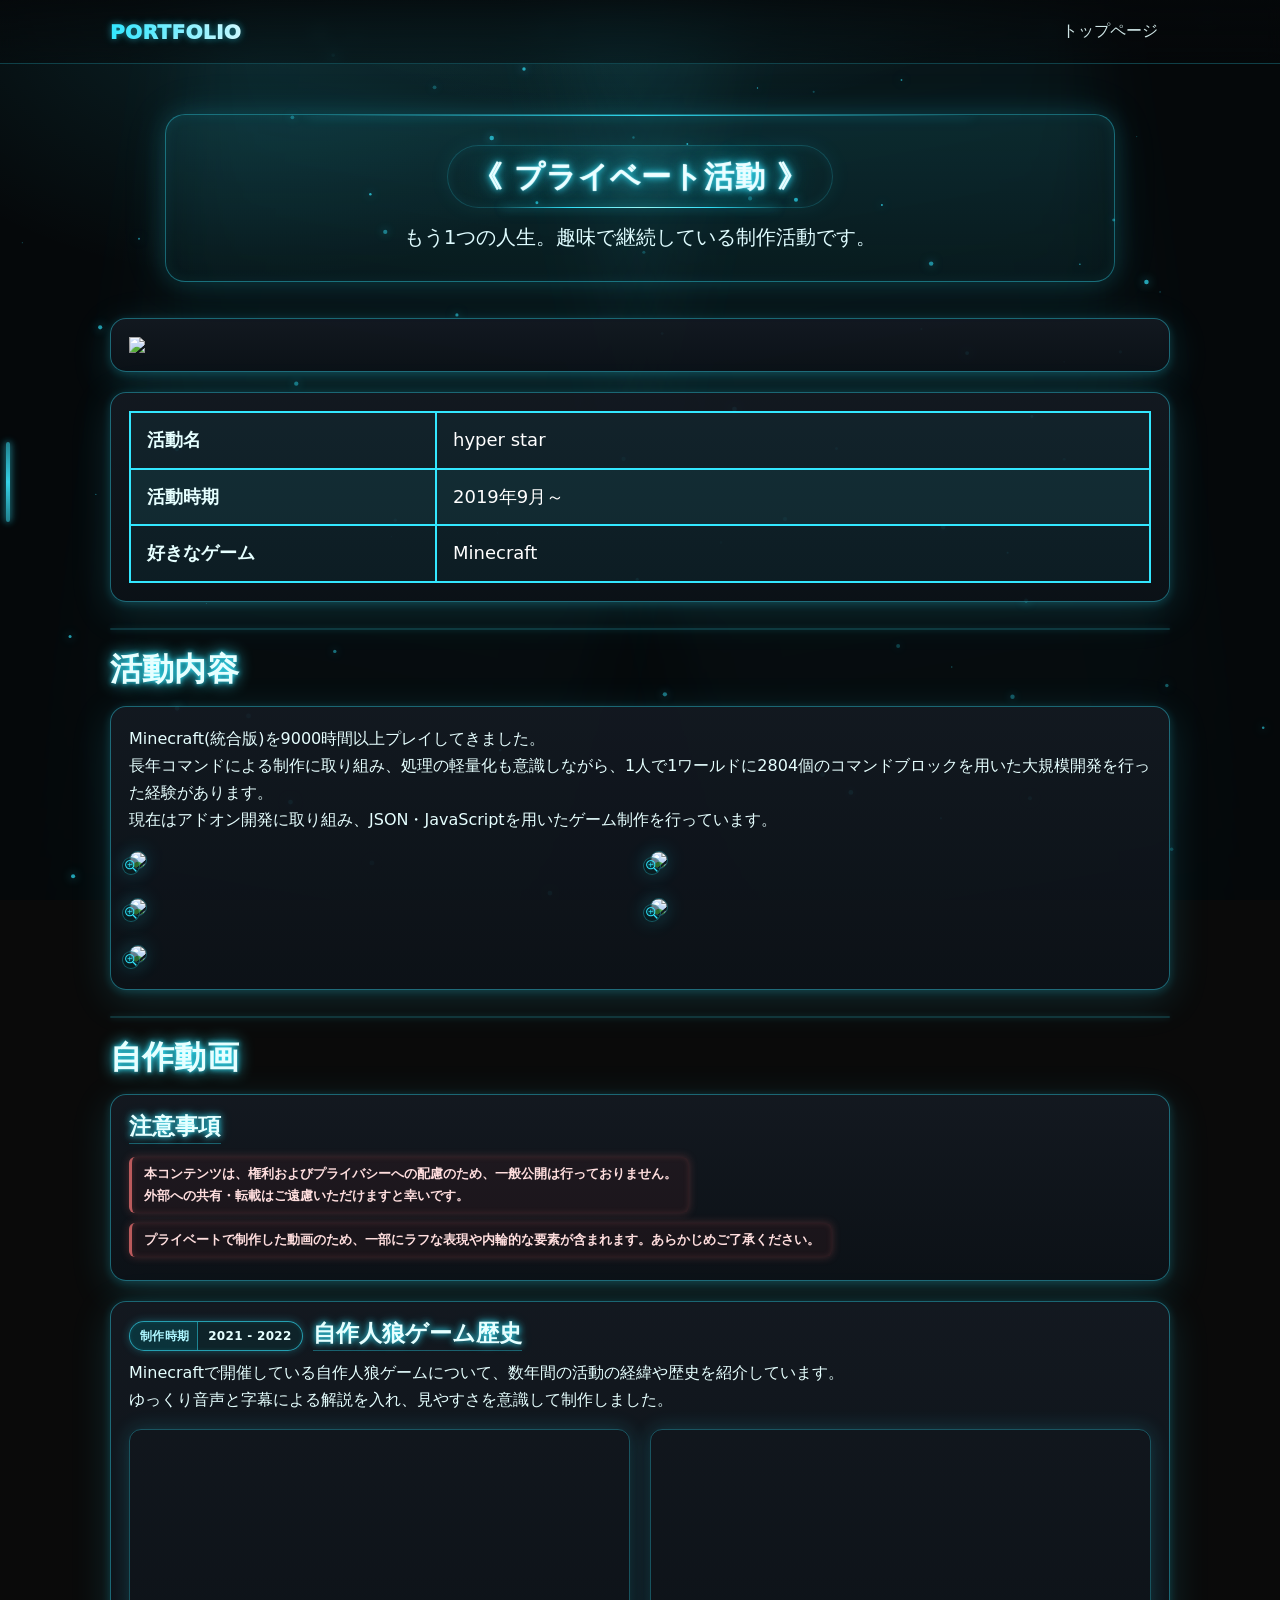
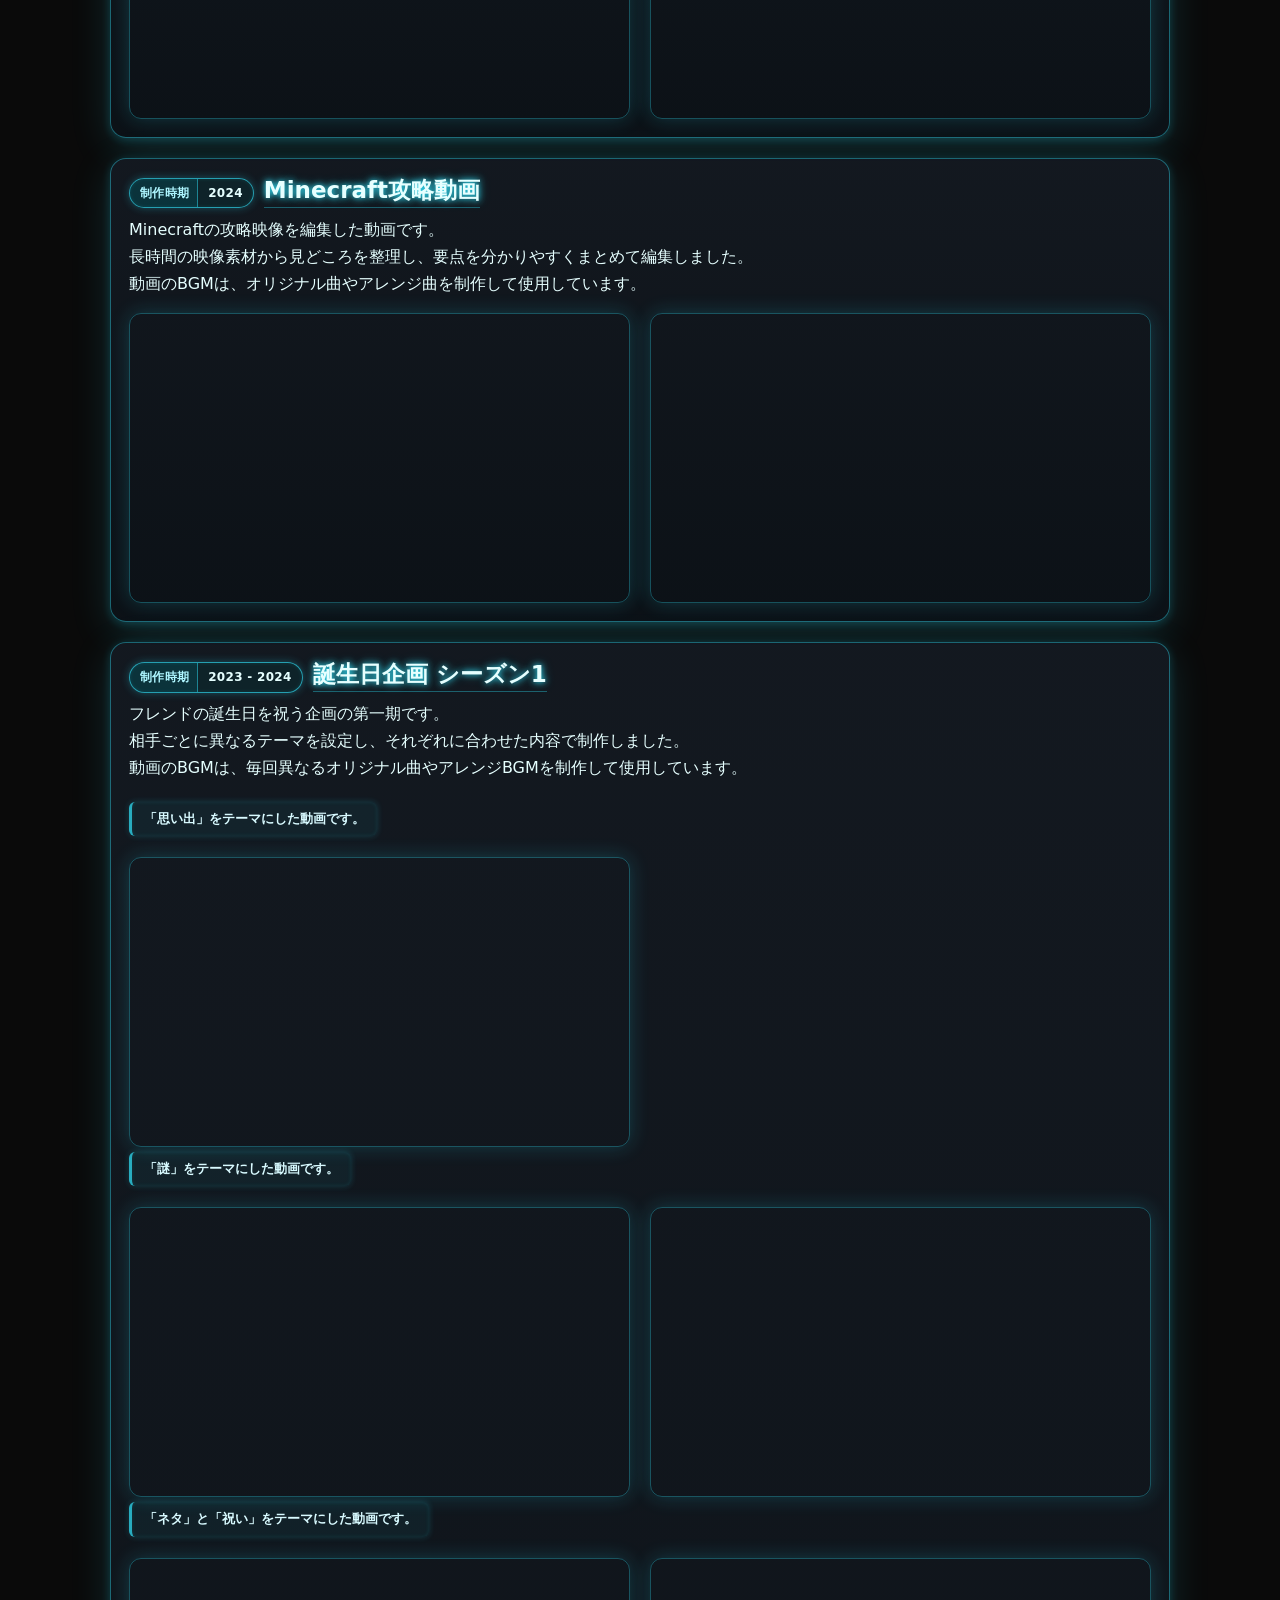
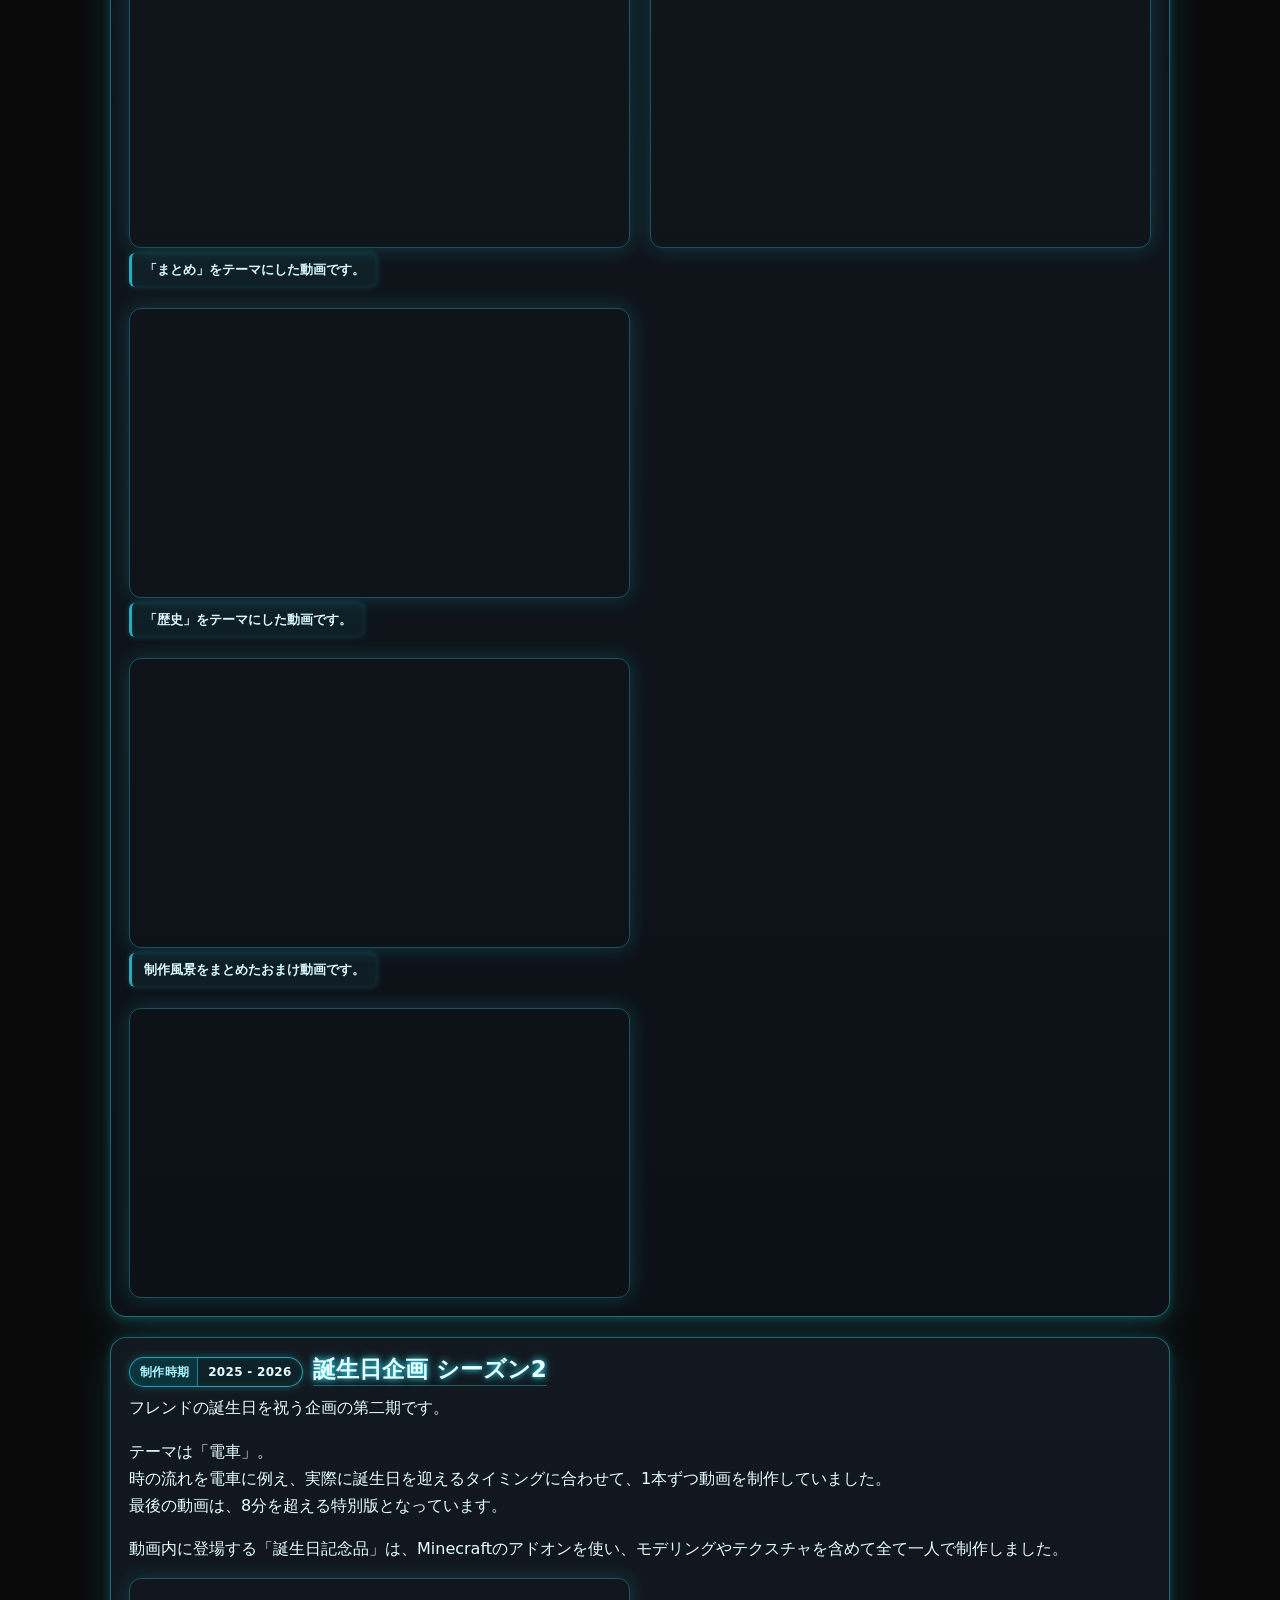
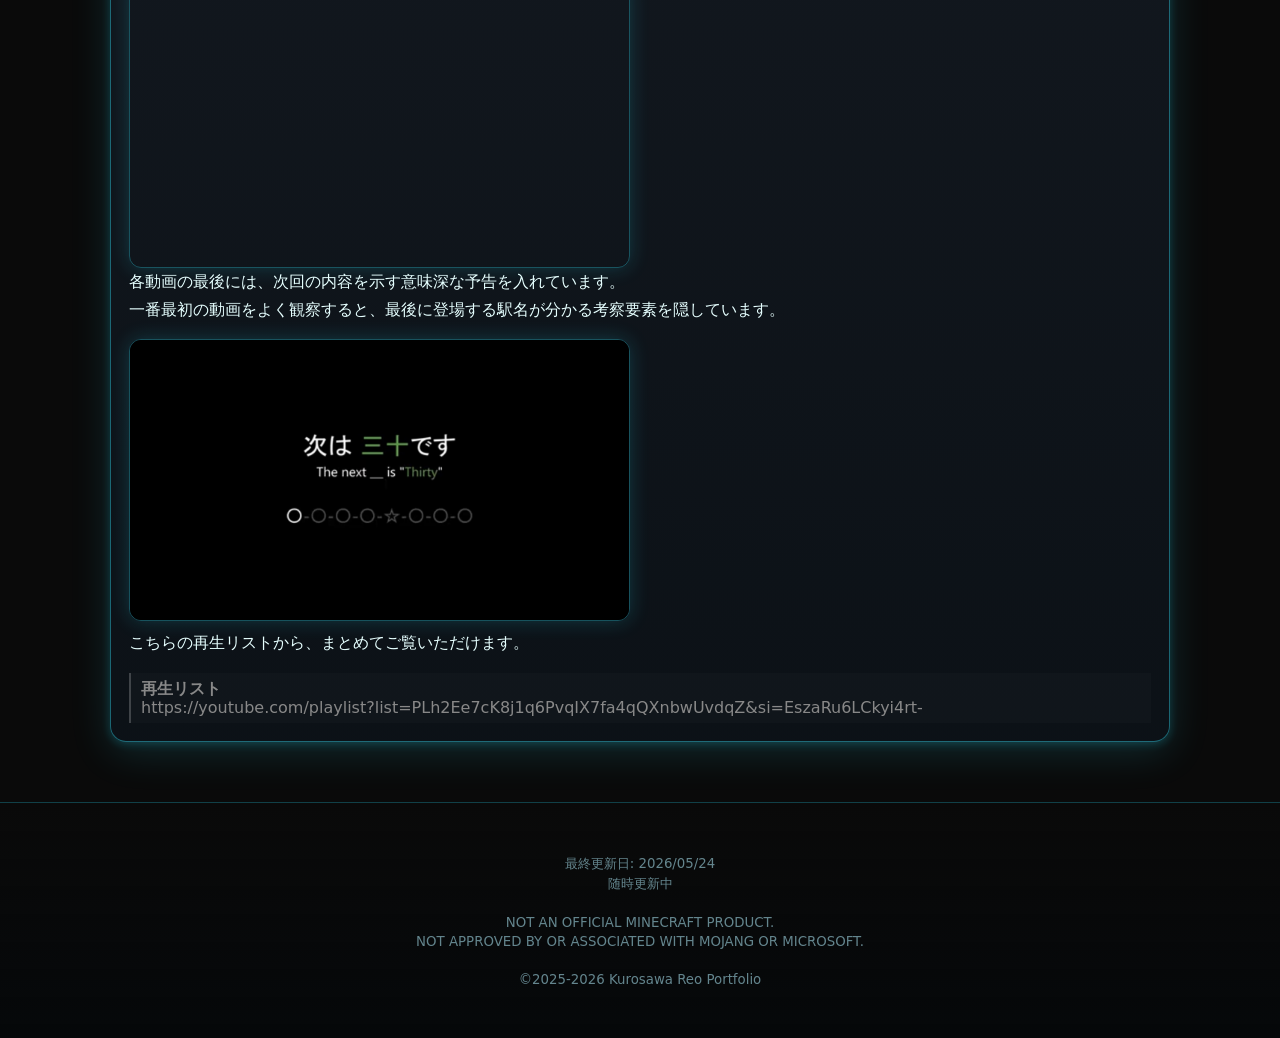
==== pages/activity/net.html @ 737b4048 "動画の更新や、細かい修正" ====
<!DOCTYPE html>
<html lang="ja">
<head>
  <meta charset="UTF-8">
  <meta name="viewport" content="width=device-width, initial-scale=1.0">
  <title>Portfolio | プライベート活動</title>
  <!-- cssファイル -->
  <link rel="stylesheet" href="../../plugins/slick/slick.css">
  <link rel="stylesheet" href="../../plugins/slick/slick-theme.css">
  <link rel="stylesheet" href="../../plugins/lightbox2/css/lightbox.min.css">
  <link rel="stylesheet" href="../../plugins/KrLib_html/kr_common.css">
  <link rel="stylesheet" href="../../css/common.css">
  <link rel="stylesheet" href="../../css/details_page.css">
  <!-- jsファイル -->
  <script src="../../plugins/jquery/jquery-3.7.0.min.js"></script>
  <script src="../../plugins/slick/slick.min.js"></script>
  <script src="../../plugins/lightbox2/js/lightbox.min.js"></script>
</head>
<body>

  <!-- イントロアニメーション -->
  <div id="intro">
    <h1 class="intro-text">
      プライベート活動
    </h1>
  </div>

  <!-- 背景 -->
  <div class="bg-wrap">
    <div class="light-beams"></div>
    <canvas id="fx"></canvas>
  </div>

  <!-- ヘッダー -->
  <header>
    <nav class="nav">
      <div class="brand">PORTFOLIO</div>
      <div class="spacer"></div> <!-- スペース -->
      <a href="../../">トップページ</a>
    </nav>
  </header>

  <!-- スライド式サイド目次 -->
  <aside class="side-toc">
    <div class="side-toc-inner">

      <h2 class="title">目次</h2>

      <div class="contents">
        <p>
          <span class="side-toc-dot">・</span><a href="#contents-overview">概要</a>
        </p>
        <p>
          <span class="side-toc-dot">・</span><a href="#contents-details">活動内容</a>
        </p>
        <p>
          <span class="side-toc-dot">・</span><a href="#contents-movie">自作動画</a>
        </p>
      </div>
    </div>
  </aside>
  <!-- サイド目次 | スマホ用タップ判定 -->
  <div class="side-toc-touch-area" aria-hidden="true"></div>

  <!-- サイト本体 -->
  <main class="wrap">

    <section id="contents-overview">
      <!-- トップ説明 -->
      <div class="desc">
        <div class="title">
          《 プライベート活動 》
        </div>
        <div class="text">
          もう1つの人生。趣味で継続している制作活動です。
        </div>
      </div>
      <!-- 画像 -->
      <div class="panel">
        <span id="img-slider">
          <img src="../../img/activity/net/card_image.webp" class="kr-layout_center-img">        
        </span>
      </div>
      <!-- 表 -->
      <div class="panel">
        <table class="info-table">
          <tr>
            <td>活動名</td>
            <td>hyper star</td>
          </tr>
          <tr>
            <td>活動時期</td>
            <td>
              2019年9月～
            </td>
          </tr>
          <tr>
            <td>好きなゲーム</td>
            <td>
              Minecraft
            </td>
          </tr>
        </table>
      </div>
    </section>

    <div class="neon-line"></div> <!-- グラデーション線 -->

    <section id="contents-details">
      <div class="fade-in">
        <h2 class="h2 neon">活動内容</h2>

        <div class="panel">
          <p>
            Minecraft(統合版)を9000時間以上プレイしてきました。<br>
            長年コマンドによる制作に取り組み、処理の軽量化も意識しながら、1人で1ワールドに2804個のコマンドブロックを用いた大規模開発を行った経験があります。<br>
            現在はアドオン開発に取り組み、JSON・JavaScriptを用いたゲーム制作を行っています。
          </p>
          <div class="kr-layout_grid">
            <div>
              <a href="../../img/activity/net/jinrou_1st.webp" data-lightbox="main" class="zoom-icon-parent">
                <img src="../../img/activity/net/jinrou_1st.webp" class="panel-img">
                <img src="../../img/zoom-icon.webp" class="zoom-icon">
              </a>
            </div>
            <div>
              <a href="../../img/activity/net/jinrou_2nd.webp" data-lightbox="main" class="zoom-icon-parent">
                <img src="../../img/activity/net/jinrou_2nd.webp" class="panel-img">
                <img src="../../img/zoom-icon.webp" class="zoom-icon">
              </a>
            </div>
            <div>
              <a href="../../img/activity/net/jinrou_3rd.webp" data-lightbox="main" class="zoom-icon-parent">
                <img src="../../img/activity/net/jinrou_3rd.webp" class="panel-img">
                <img src="../../img/zoom-icon.webp" class="zoom-icon">
              </a>
            </div>
            <div>
              <a href="../../img/activity/net/jinrou_4th.webp" data-lightbox="main" class="zoom-icon-parent">
                <img src="../../img/activity/net/jinrou_4th.webp" class="panel-img">
                <img src="../../img/zoom-icon.webp" class="zoom-icon">
              </a>
            </div>
            <div>
              <a href="../../img/activity/net/jinrou_5th.webp" data-lightbox="main" class="zoom-icon-parent">
                <img src="../../img/activity/net/jinrou_5th.webp" class="panel-img">
                <img src="../../img/zoom-icon.webp" class="zoom-icon">
              </a>
            </div>
          </div>
        </div>
      </div>
    </section>

    <div class="neon-line"></div> <!-- グラデーション線 -->

    <section id="contents-movie">
      <div class="fade-in">
        <h2 class="h2 neon">自作動画</h2>

        <div class="panel">
          <div class="title-row">
            <b class="title">注意事項</b>
          </div>
          <p>
            <span class="notice-text">
              本コンテンツは、権利およびプライバシーへの配慮のため、一般公開は行っておりません。<br>
              外部への共有・転載はご遠慮いただけますと幸いです。
            </span><br>
            <span class="notice-text">プライベートで制作した動画のため、一部にラフな表現や内輪的な要素が含まれます。あらかじめご了承ください。</span>
          </p>
        </div>

        <div class="panel">
          <div class="title-row">
            <span class="badge">
              <span class="badge-label">制作時期</span>
              <span class="badge-value">2021 - 2022</span>
            </span>
            <b class="title">自作人狼ゲーム歴史</b>
          </div>
          <p>
            Minecraftで開催している自作人狼ゲームについて、数年間の活動の経緯や歴史を紹介しています。<br>
            ゆっくり音声と字幕による解説を入れ、見やすさを意識して制作しました。
          </p>
          <div class="kr-layout_grid">
            <div>
              <iframe
                src="https://www.youtube.com/embed/bmi6wSNvr9E"
                width="100%"
                frameborder="0"
                allow="autoplay; encrypted-media"
                allowfullscreen
                class="kr-layout_center-iframe panel-img"
              ></iframe>
            </div>
            <div>
              <iframe
                src="https://www.youtube.com/embed/29SZT_4Nr8U"
                width="100%"
                frameborder="0"
                allow="autoplay; encrypted-media"
                allowfullscreen
                class="kr-layout_center-iframe panel-img"
              ></iframe>
            </div>
          </div>
        </div>

        <div class="panel">
          <div class="title-row">
            <span class="badge">
              <span class="badge-label">制作時期</span>
              <span class="badge-value">2024</span>
            </span>
            <b class="title">Minecraft攻略動画</b>
          </div>
          <p>
            Minecraftの攻略映像を編集した動画です。<br>
            長時間の映像素材から見どころを整理し、要点を分かりやすくまとめて編集しました。<br>
            動画のBGMは、オリジナル曲やアレンジ曲を制作して使用しています。
          </p>
          <div class="kr-layout_grid">
            <div>
              <iframe
                src="https://www.youtube.com/embed/4IDrnTdk8Bs"
                width="100%"
                frameborder="0"
                allow="autoplay; encrypted-media"
                allowfullscreen
                class="kr-layout_center-iframe panel-img"
              ></iframe>
            </div>
            <div>
              <iframe
                src="https://www.youtube.com/embed/XWPxBHGRonY"
                width="100%"
                frameborder="0"
                allow="autoplay; encrypted-media"
                allowfullscreen
                class="kr-layout_center-iframe panel-img"
              ></iframe>
            </div>
          </div>
        </div>

        <div class="panel">
          <div class="title-row">
            <span class="badge">
              <span class="badge-label">制作時期</span>
              <span class="badge-value">2023 - 2024</span>
            </span>
            <b class="title">誕生日企画 シーズン1</b>
          </div>
          <p>
            フレンドの誕生日を祝う企画の第一期です。<br>
            相手ごとに異なるテーマを設定し、それぞれに合わせた内容で制作しました。<br>
            動画のBGMは、毎回異なるオリジナル曲やアレンジBGMを制作して使用しています。
          </p>
          
          <p>
            <span class="info-text">「思い出」をテーマにした動画です。</span>
          </p>
          <div class="kr-layout_grid">
            <div>
              <iframe
                src="https://www.youtube.com/embed/D3kbTn1jOvk"
                width="100%"
                frameborder="0"
                allow="autoplay; encrypted-media"
                allowfullscreen
                class="kr-layout_center-iframe panel-img"
              ></iframe>
            </div>
          </div>

          <p>
            <span class="info-text">「謎」をテーマにした動画です。</span>
          </p>
          <div class="kr-layout_grid">
            <div>
              <iframe
                src="https://www.youtube.com/embed/hFufBw-yfvI"
                width="100%"
                frameborder="0"
                allow="autoplay; encrypted-media"
                allowfullscreen
                class="kr-layout_center-iframe panel-img"
              ></iframe>
            </div>
            <div>
              <iframe
                src="https://www.youtube.com/embed/gntUV2rQzo0"
                width="100%"
                frameborder="0"
                allow="autoplay; encrypted-media"
                allowfullscreen
                class="kr-layout_center-iframe panel-img"
              ></iframe>
            </div>
          </div>

          <p>
            <span class="info-text">「ネタ」と「祝い」をテーマにした動画です。</span>
          </p>
          <div class="kr-layout_grid">
            <div>
              <iframe
                src="https://www.youtube.com/embed/6WctRXFcYh8"
                width="100%"
                frameborder="0"
                allow="autoplay; encrypted-media"
                allowfullscreen
                class="kr-layout_center-iframe panel-img"
              ></iframe>
            </div>
            <div>
              <iframe
                src="https://www.youtube.com/embed/OA0rGvKp-Zk"
                width="100%"
                frameborder="0"
                allow="autoplay; encrypted-media"
                allowfullscreen
                class="kr-layout_center-iframe panel-img"
              ></iframe>
            </div>
          </div>

          <p>
            <span class="info-text">「まとめ」をテーマにした動画です。</span>
          </p>
          <div class="kr-layout_grid">
            <div>
              <iframe
                src="https://www.youtube.com/embed/BiQUywBy6tY"
                width="100%"
                frameborder="0"
                allow="autoplay; encrypted-media"
                allowfullscreen
                class="kr-layout_center-iframe panel-img"
              ></iframe>
            </div>
          </div>

          <p>
            <span class="info-text">「歴史」をテーマにした動画です。</span>
          </p>
          <div class="kr-layout_grid">
            <div>
              <iframe
                src="https://www.youtube.com/embed/0xwXApO9k0U"
                width="100%"
                frameborder="0"
                allow="autoplay; encrypted-media"
                allowfullscreen
                class="kr-layout_center-iframe panel-img"
              ></iframe>
            </div>
          </div>

          <p>
            <span class="info-text">制作風景をまとめたおまけ動画です。</span>
          </p>
          <div class="kr-layout_grid">
            <div>
              <iframe
                src="https://www.youtube.com/embed/o6feJDklSq4"
                width="100%"
                frameborder="0"
                allow="autoplay; encrypted-media"
                allowfullscreen
                class="kr-layout_center-iframe panel-img"
              ></iframe>
            </div>
          </div>
        </div>

        <div class="panel">
          <div class="title-row">
            <span class="badge">
              <span class="badge-label">制作時期</span>
              <span class="badge-value">2025 - 2026</span>
            </span>
            <b class="title">誕生日企画 シーズン2</b>
          </div>
          <p>
            フレンドの誕生日を祝う企画の第二期です。
          </p>
          <p>
            テーマは「電車」。<br>
            時の流れを電車に例え、実際に誕生日を迎えるタイミングに合わせて、1本ずつ動画を制作していました。<br>
            最後の動画は、8分を超える特別版となっています。
          </p>
          <p>
            動画内に登場する「誕生日記念品」は、Minecraftのアドオンを使い、モデリングやテクスチャを含めて全て一人で制作しました。
          </p>
          <div class="kr-layout_grid">
            <div>
              <iframe
                src="https://www.youtube.com/embed/oeSA9s_FJp8"
                width="100%"
                frameborder="0"
                allow="autoplay; encrypted-media"
                allowfullscreen
                class="kr-layout_center-iframe panel-img"
              ></iframe>
            </div>
          </div>
          <p>
            各動画の最後には、次回の内容を示す意味深な予告を入れています。<br>
            一番最初の動画をよく観察すると、最後に登場する駅名が分かる考察要素を隠しています。
          </p>
          <div class="kr-layout_grid">
            <div>
              <img src="../../img/activity/net/train_notice.webp" class="panel-img">
            </div>
          </div>
          <p>
            こちらの再生リストから、まとめてご覧いただけます。
          </p>
          <!-- 参考リンク -->
          <div class="ref-box">
            <span class="ref-label">再生リスト</span>
            <a href="https://youtube.com/playlist?list=PLh2Ee7cK8j1q6PvqIX7fa4qQXnbwUvdqZ&si=EszaRu6LCkyi4rt-" target="_blank">
              https://youtube.com/playlist?list=PLh2Ee7cK8j1q6PvqIX7fa4qQXnbwUvdqZ&si=EszaRu6LCkyi4rt-
            </a>
          </div>
        </div>
      </div>
    </section>

    <!-- <p>
      <a href="../../" class="back-button">メインページ</a>
    </p> -->
  </main>

  <!-- フッター -->
  <footer>
    <small>
      最終更新日: 2026/05/24<br>
      随時更新中<br>
      <br>
      <!-- Minecraft表記 -->
      NOT AN OFFICIAL MINECRAFT PRODUCT.<br>
      NOT APPROVED BY OR ASSOCIATED WITH MOJANG OR MICROSOFT.<br>
      <br>
      <!-- ポートフォリオサイト表記 -->
      ©2025-2026 Kurosawa Reo Portfolio
    </small>
  </footer>

  <!-- jsファイル -->
  <script src="../../js/common.js"></script>
  <script src="../../js/details_page.js"></script>

  <!-- マウスカーソル -->
  <div class="cursor"></div>
</body>
</html>
---- plugins/KrLib_html/kr_common.css ----
/*
  - kr_common.css - (HTML)
  ver.2026/05/20

  汎用的に使えるデザインやレイアウトの設定。
*/
@charset "utf-8";

/* =============================== 
  [レイアウト]
  中央基準にする。
================================ */
.kr-layout_center {
  text-align: center;
}

/* =============================== 
  [レイアウト] 
  グリッドで並べる。左側に寄せる。
  PCでは2つまで横並び、スマホでは縦並びにする。
================================ */
.kr-layout_grid {
  display: grid;
  gap: 20px;
  grid-template-columns: 1.0fr 1.0fr; /* 横に2つ並ぶ。1:1の比率 */
}
@media (max-width: 900px) {
  .kr-layout_grid { 
    gap: 0px;
    grid-template-columns: 1.0fr; /* 横に並ばない */
  }
}

/* =============================== 
  [レイアウト]
  グリッドで並べる。左側に寄せる。
  可能な限り横に並べる。
================================ */
.kr-layout_grid-nolimit {
  display: flex;
  gap: 20px;
  justify-content: flex-start;
  flex-wrap: wrap; /* PCでは横に並び続ける */
}

/* =============================== 
  [レイアウト]
  グリッドで並べる。中央に寄せる。
  可能な限り横に並べる。
================================ */
.kr-layout_grid-nolimit-center {
  display: flex;
  gap: 20px;
  justify-content: center;
  flex-wrap: wrap; /* PCでは横に並び続ける */
}
/* 各アイテムの見た目調整 */
.kr-layout_grid-nolimit-center div {
  text-align: center;
}

/* =============================== 
  [レイアウト]
  画像の右に説明テキスト。
================================ */
.kr-layout_img-and-desc {
  display: flex;
  align-items: center;
  gap: 16px;
  line-height: 1.6; 
}
/* 画像のはみ出し防止 */
.kr-layout_img-and-desc img {
  max-width: 100%;
  height: auto;
  flex-shrink: 0;
}

/* スマホ用 */
@media screen and (max-width: 768px) {
  .kr-layout_img-and-desc {
    flex-direction: column;
    align-items: flex-start;
  }
}

/* =============================== 
  [レイアウト]
  中央基準用。
================================ */
/* 画像 */
.kr-layout_center-img {
  display: block;
  margin: 0 auto;
}
/* 動画(YouTubeなど) */
.kr-layout_center-iframe {
  height: 100%;       /* 横幅に縦幅を合わせる */
  aspect-ratio: 16/9; /* アスペクト比 */
}
---- css/common.css ----
/*
  - common.css -
  全ページに使う汎用的なもの。
*/
@charset "utf-8";

/* =============================== 
  ▼ 基本 ▼
================================ */ 
/* 変数定義 */
:root {
  /* 色や数値 */
  --bg: #0a0a0a;           /* ベース背景 */
  --ink: #e6ffff;          /* 文字の薄い色 */
  --primary: #33e7ff;      /* 指定色 */
  --primary-2: #1bb7cb;    /* 補助の濃いシアン */
  --card: #0f1115;         /* カード背景 */
  --muted: #93c5d0aa;      /* 補助テキスト */
  --desc: #d0ecf2d0;       /* 説明テキスト */
  --danger: #ff3b3b;       /* アラートに使うなら */
  --radius: 16px;
  --shadow: 0 10px 40px rgba(51,231,255,0.15), 0 2px 10px rgba(51,231,255,0.2);
  --grid: rgba(51,231,255,0.08);
  --line: rgba(51,231,255,0.18);
  --grad: linear-gradient(135deg, var(--primary) 0%, #5bffef 40%, #7bf2ff 100%);
  --ui-scale: clamp(12px, 2.2vw, 18px);
  --panel-back: linear-gradient(180deg, rgba(20,26,34,0.9), rgba(12,18,24,0.9));

  /* レイヤー */
  --z-bg     : -2;
  --z-bg-grid: -1;
  --z-intro  : 102;
  --z-header : 101;
  --z-footer : 0;
  --z-content: 10;
  --z-modal  : 50;

  --header-h: 64px;
}

* { box-sizing: border-box; }

html, body { height: 100%; }
body {
  margin: 0;
  color: var(--ink);
  background: var(--bg);
  padding-top: var(--header-h);
  font-family: ui-sans-serif, system-ui, -apple-system, Segoe UI, Roboto, "Hiragino Kaku Gothic ProN", Meiryo, sans-serif;
  overflow-x: hidden;
}

section { scroll-margin-top: 80px; }

/* 画面左右に余白を作る */
.wrap { 
  z-index: var(--z-content);
  position: relative;
  max-width: 1100px; margin: 0 auto; padding: 40px 20px;
}

.h2 {
  font-size: clamp(24px, 4.5vw, 32px); 
  font-weight: 900; 
  margin: 0 0 14px;
  letter-spacing: 0.2px; 
  display: inline-block; 
  position: relative;
}
.h2 + p {
  margin-top: 0px;
}

/* imgタグ全て */
img {
  max-width: 100%; 
  height: auto;
}

/* ネオンテキストの発光 */
.neon {
  color: var(--ink);
  text-shadow:
    0 0 5px var(--primary),
    0 0 15px var(--primary);
}

.pillbar { 
  display: flex; 
  gap: calc(var(--ui-scale) * 0.4);
  flex-wrap: wrap; 
  margin: 0px 0 0px; 
}
.pill {
  font-size: calc(var(--ui-scale) * 0.8);
  padding: calc(var(--ui-scale) * 0.3) calc(var(--ui-scale) * 0.7);
  letter-spacing: 0.2px;

  border-radius: 999px;
  border: 1px solid rgba(51,231,255,0.35); 
  background: linear-gradient(180deg, rgba(51,231,255,0.08), rgba(51,231,255,0));
  box-shadow: inset 0 0 0 1px rgba(255,255,255,0.05);
  color: #cbeff6;
}

.btn {
  position: relative; border: none; border-radius: 999px; padding: 12px 18px; cursor: pointer;
  font-weight: 800; letter-spacing: 0.3px; transition: 200ms ease; isolation: isolate;
  background: var(--grad); color: #001216; 
  box-shadow: 0 8px 40px rgba(51,231,255,0.35), 0 1px 0 rgba(255,255,255,0.18) inset;
}
.btn:hover { transform: translateY(-1px); box-shadow: 0 14px 50px rgba(51,231,255,0.45); }
.btn.ghost {
  background: transparent; color: var(--ink); border: 1px solid rgba(51,231,255,0.35);
}
.btn.ghost:hover { background: rgba(51,231,255,0.12); }

.ghost_text {
  position: relative; border: none; border-radius: 5px; padding: 6px 12px;
  font-weight: 400; letter-spacing: 0.3px; transition: 200ms ease; isolation: isolate;
  background: transparent; color: var(--ink); border: 1px solid rgba(51,231,255,0.35);
  box-shadow: 0 8px 40px rgba(51,231,255,0.35), 0 1px 0 rgba(255,255,255,0.18) inset; /* 周りを光らせる */
}

/* =============================== 
  ▼ 装飾テキスト ▼
================================ */
/* 情報テキスト */
.info-text {
  display: inline-block;

  margin: 5px 0;
  padding: 6px 12px;

  font-size: 13px;
  font-weight: 600;

  color: #d8faff; /* やや明るい青白 */

  border-left: 3px solid rgba(51,231,255,0.7);

  background: rgba(51,231,255,0.06);

  border-radius: 6px;

  box-shadow:
    0 0 6px rgba(51,231,255,0.2),
    inset 0 0 4px rgba(51,231,255,0.1);
}

/* 警告テキスト */
.notice-text {
  display: inline-block;

  margin: 5px 0;
  padding: 6px 12px;

  font-size: 13px;
  font-weight: 600;

  color: #ffdede; /* 薄赤文字 */

  border-left: 3px solid rgba(255,120,120,0.7);

  background: rgba(255,80,80,0.06);

  border-radius: 6px;

  /* ▼ ほんのり発光 */
  box-shadow:
    0 0 8px rgba(255,120,120,0.25),
    inset 0 0 6px rgba(255,120,120,0.15);
}

/* =============================== 
  ▼ パネル ▼
================================ */
/* 区切り用パネル */
.panel {
  background: var(--panel-back);

  border: 1px solid rgba(51,231,255,0.4);
  border-radius: var(--radius);
  padding: 18px;
  box-shadow: var(--shadow);

  font-size: clamp(14px, 2vw, 16px);
  line-height: 1.7;
  
  margin-bottom: 20px; /* ← これで間隔 */
}

/* 段落 */
.panel p {
  margin: 0 0 16px;
}
.panel p:last-child {
  margin-bottom: 0;
}

/* 画像 */
.panel .panel-img {
  border-radius: 12px;
  border: 1px solid rgba(51,231,255,0.3);
  box-shadow: 0 0 20px rgba(51,231,255,0.2);
}

/* =============================== 
  ▼ パネル - タイトル ▼
================================ */
.panel .title-row {
  display: inline-flex;
  align-items: center;
  gap: 10px;

  margin-bottom: 8px;
}
@media (max-width: 600px) {
  .panel .title-row {
    display: flex;
    flex-direction: column;
    align-items: flex-start;
    gap: 6px;
  }
  .panel .title-row .badge {
    margin-bottom: 8px;
    transform: none; /* ズレ防止 */
  }
}

/* titleの余白を上書き(row内だけ) */
.panel .title-row .title {
  display: inline-block;
  font-size: clamp(18px, 3vw, 23px);
  font-weight: 800;
  margin-bottom: 0;

  color: var(--ink);

  line-height: 1.2;
  padding-bottom: 2px;

  text-shadow:
    0 0 6px var(--primary),
    0 0 12px rgba(51,231,255,0.4);

  border-bottom: 1px solid rgba(51,231,255,0.35);
}

/* ベース */
.panel .title-row .badge {
  display: inline-flex;
  align-items: center;

  font-size: 12px;
  font-weight: 700;
  letter-spacing: 0.3px;

  padding: 0;

  color: #dffcff;

  /* ▼ 背景を少し暗く */
  background: rgba(10, 30, 34, 0.6);

  /* ▼ 枠を少し明るく */
  border: 1px solid rgba(51,231,255,0.65);

  border-radius: 999px;

  box-shadow:
    0 0 8px rgba(51,231,255,0.3),   /* 外側ほんのり強化 */
    inset 0 0 4px rgba(51,231,255,0.12);

  transform: translateY(1px);
  overflow: hidden;
}

/* 左（ラベル） */
.panel .title-row .badge .badge-label {
  padding: 4px 8px 4px 10px;
  color: #aef6ff;
  background: rgba(2, 175, 198, 0.16);
  border-right: 1px solid rgba(51,231,255,0.45);
}

/* 右（値） */
.panel .title-row .badge .badge-value {
  padding: 4px 10px;
  color: #e6ffff;
  background: rgba(51,231,255,0.04);
}

/* ===============================
  ▼ 画像ラベル ▼
================================ */
.img-label {
  display: inline-flex;
  align-items: center;

  padding: 2px 4px;
  margin-bottom: 5px;

  font-size: 16px;
  font-weight: 800;

  color: #eaffff;

  background: rgba(10,25,30,0.85);
  border: 1px solid rgba(51,231,255,0.5);

  overflow: hidden;
  position: relative;
}
/* ▼ スキャンライン */
.img-label::after {
  content: "";
  position: absolute;
  inset: 0;

  background: linear-gradient(
    120deg,
    transparent 30%,
    rgba(51,231,255,0.15),
    transparent 70%
  );

  transform: translateX(-100%);
  animation: scan 2s infinite linear;
}
@keyframes scan {
  to { transform: translateX(100%); }
}

/* ▼ 共通 */
.img-label .seg {
  padding: 2px 8px;
}
/* ▼ 区切り線 */
.img-label .index {
  position: relative;
}
.img-label .index::after {
  content: "";
  position: absolute;
  right: -2px;
  top: 50%;
  transform: translateY(-50%);

  width: 1px;
  height: 70%;

  background: rgba(51,231,255,0.5);

  box-shadow: 0 0 6px rgba(51,231,255,0.5);
}
/* ▼ 右（テキスト） */
.img-label .text {
  padding-left: 10px;
}

/* ===============================
  ▼ 汎用リスト ▼
================================ */
/* 前の段落との距離を詰める */
.panel p + .ui-list {
  margin-top: -10px;
}

.panel .ui-list {
  margin: 2px 0;
}

.ui-list {
  list-style: none;
  margin: 0;
  padding: 0;
}

/* 各項目 */
.ui-list li {
  --line-height: 1.5; /* ← 行の高さを固定 */

  position: relative;

  padding: 5px 10px 5px 20px;
  margin: 4px 0;

  font-size: 14px;
  line-height: var(--line-height);

  background: rgba(51,231,255,0.03);
  border-left: 2px solid rgba(51,231,255,0.35);
  border-radius: 6px;

  box-shadow:
    inset 0 0 6px rgba(51,231,255,0.05);
}

/* 点マーク */
.ui-list li::before {
  content: "";
  position: absolute;
  left: 10px;
  /* 1行目中央へ固定 */
  top: calc(5px + (var(--line-height) * 1em / 2) - 2px);

  width: 4px;
  height: 4px;
  border-radius: 50%;

  background: rgba(51,231,255,0.8);

  box-shadow:
    0 0 6px rgba(51,231,255,0.6);
}

/* ===============================
  ▼ キーワード強調 ▼
================================ */
.keyword {
  font-weight: 700;
  color: #eaffff;
  margin: 0 4px;
  padding: 0 1px;

  text-shadow:
    0 0 6px rgba(51,231,255,0.6),
    0 0 12px rgba(51,231,255,0.3);

  background: linear-gradient(
    transparent 60%,
    rgba(51,231,255,0.15) 60%
  );
}

/* =============================== 
  ▼ 背景 ▼
================================ */ 
.bg-wrap {
  z-index: var(--z-bg);
  position: fixed; inset: 0; overflow: hidden;

  background:
    radial-gradient(800px 500px at 50% -20%, rgba(51,231,255,0.25), transparent 60%),
    radial-gradient(600px 400px at 20% 0%, rgba(51,231,255,0.12), transparent 70%),
    #05080a;
}

/* 光の柱 */
.light-beams {
  position: absolute;
  inset: 0;
  pointer-events: none;
  overflow: hidden;
}

.light-beams::before,
.light-beams::after {
  content: "";
  position: absolute;
  top: -20%;
  width: 40%;
  height: 140%;

  background: linear-gradient(
    to bottom,
    rgba(51,231,255,0.15),
    rgba(51,231,255,0.05),
    transparent
  );

  filter: blur(40px);
  opacity: 0.6;
  animation: beamMove 12s ease-in-out infinite alternate;
}

/* 左 */
.light-beams::before {
  left: 10%;
  transform: rotate(10deg);
}

/* 右 */
.light-beams::after {
  right: 10%;
  transform: rotate(-10deg);
  animation-delay: 2s;
}

@keyframes beamMove {
  from { transform: translateY(-30px) rotate(8deg); }
  to   { transform: translateY(30px) rotate(12deg); }
}

/* =============================== 
  ▼ イントロ ▼
================================ */ 
/* Intro 全画面 */
#intro {
  position: fixed;
  inset: 0;
  background: #0a0c0f;
  display: grid;
  place-items: center;
  z-index: var(--z-intro);
  overflow: hidden;
  /* フェードアウト */
  animation: introEnd 1.5s ease forwards;
  animation-delay: 1.3s;
}

.intro-text {
  position: relative;
  z-index: 1;

  font-size: clamp(35px, 6vw, 48px);
  font-weight: 900;
  text-align: center;
  color: #59fffc;

  text-shadow:
    0 0 6px #59fffc,
    0 0 18px #13aabe,
    0 0 36px rgba(51,231,255,0.25);

  display: inline-block;
  padding-bottom: 10px;
  opacity: 0;

  /* フェードイン */
  animation: introFade 1.0s ease forwards;
}

.intro-text::after {
  content: "";
  position: absolute;
  left: 0;
  bottom: 0;

  width: 100%;
  height: 2px;

  /* ▼ ベースライン（薄い） */
  background: rgba(51,231,255,0.2);
  overflow: hidden;
}

/* ▼ 動く光 */
.intro-text::before {
  content: "";
  position: absolute;
  left: 0%; /* 初期位置 */
  bottom: 0;
  
  width: 50%;
  height: 2px;
  
  background: linear-gradient(
    90deg,
    transparent,
    var(--primary),
    transparent
  );
    
  filter: blur(2px);
  clip-path: inset(0 0 0 0);

  animation: introLine 1.8s linear forwards;
}

@keyframes introFade {
  from { opacity: 0; }
  to   { opacity: 1; }
}
@keyframes introLine {
  0%   { left: -10%; }
  80%  { left: 50%; }
  100% { left: 50%; opacity: 0.6; }
}
@keyframes introEnd {
  to {
    opacity: 0;
    visibility: hidden;
  }
}

/* =============================== 
  ▼ ヘッダー ▼
================================ */ 
header {
  position: fixed;
  top: 0;
  left: 0;
  width: 100%;
  
  height: var(--header-h);
  z-index: var(--z-header);

  top: 0;
  height: var(--header-h);
  backdrop-filter: blur(8px);
  background: linear-gradient(to bottom, rgba(5,8,10,0.85), rgba(5,8,10,0.4));
  border-bottom: 1px solid rgba(51,231,255,0.25);
}
.nav {
  max-width: 1100px; height: 100%;
  margin: 0 auto; padding: 14px 20px;
  display: flex; align-items: center; 
  gap: 3px; /* ヘッダーのaタグの間隔 */
}
.nav a {
  color: var(--ink); text-decoration: none; opacity: 0.9; 
  padding: 8px 12px; border-radius: 999px;
  font-size: clamp(13px, 2.5vw, 16px);
  transition: 180ms ease;
}
.nav a:hover { background: rgba(51,231,255,0.12); box-shadow: var(--shadow); }
.spacer { flex: 1; }

/* ヘッダーの初めの文字 */
.brand { 
  font-weight: 1000;
  letter-spacing: 0.4px; 
  font-size: clamp(18px, 2.5vw, 20px);

  background: linear-gradient(90deg, var(--primary), #ffffff);
  -webkit-background-clip: text;
  background-clip: text;
  color: transparent;

  text-shadow:
    0 0 6px rgba(51,231,255,0.4),
    0 0 12px rgba(51,231,255,0.2);
}

.cta {
  position: relative; padding: 10px 16px; border-radius: 999px; font-weight: 700;
  color: #001316; background: var(--grad); text-decoration: none;
  box-shadow: 0 6px 30px rgba(51,231,255,0.35), inset 0 0 30px rgba(255,255,255,0.15);
}

/* =============================== 
  ▼ フッター ▼
================================ */ 
footer {
  z-index: var(--z-footer);
  padding: 50px 20px; text-align: center; color: var(--muted);
  border-top: 1px solid rgba(51,231,255,0.25);
  background: linear-gradient(to top, rgba(5,8,10,0.85), rgba(5,8,10,0));
}

/* =============================== 
  ▼ 概要 ▼
================================ */
#hero-main {
  height: calc(100vh - var(--header-h));
  
  display: flex;
  justify-content: center;
  align-items: center;
}

/* === 中身まとめて中央揃え === */
.hero-inner {
  width: min(100%, 800px);
  margin: 0 auto;
  padding: 0 30px;
  
  display: flex;
  flex-direction: column;
  align-items: center;

  text-align: center;
}

/* === 名前 === */
.hero-name {
  display: flex;
  flex-direction: column;
  align-items: center;
  text-align: center;
  margin: 0;
}
.hero-name .hero-en {
  font-size: clamp(20px, 3vw, 32px);
  letter-spacing: 2px;

  background: #ffffff;
  -webkit-background-clip: text;
  background-clip: text;
  color: transparent;

  text-shadow:
    0 0 6px rgba(255,255,255,0.8),   /* 白発光 */
    0 0 14px rgba(51,231,255,0.25);  /* シアン弱め */
}
.hero-name .hero-jp {
  font-size: clamp(64px, 12vw, 100px);
  font-weight: 900;

  background: linear-gradient(180deg, #ffffff 0%, #00c8ff 100%); 
  -webkit-background-clip: text;
  background-clip: text;
  color: transparent;

  margin-bottom: 12px;

  text-shadow:
    0 0 10px rgba(163, 249, 255, 0.7),
    0 0 30px rgba(51,231,255,0.5),
    0 0 60px rgba(51,231,255,0.3);
}

/* メッセージ */
.hero-message {
  font-size: clamp(16px, 2.5vw, 26px);
  color: var(--desc);
  max-width: 700px;
  margin: 0;
  margin-bottom: 24px;
}

/* === 画像 === */
.hero-avatar {
  width: clamp(120px, 20vw, 220px);
  aspect-ratio: 1 / 1;

  border-radius: 50%;
  overflow: hidden;

  border: 2px solid rgba(51,231,255,0.5);
  box-shadow: 0 0 30px rgba(51,231,255,0.4);
}
.hero-avatar img {
  width: 100%;
  height: 100%;
  object-fit: cover;
}

/* 顔写真 */
.avatar-wrap {
  position: relative; aspect-ratio: 1 / 1; 
  margin: 0 auto; 
  place-self: center;

  /* サイズ */
  width: min(100%, 420px);
  max-width: 80%; /* ← 最低余白確保 */

  border-radius: 24px;
  background: radial-gradient(120px 120px at 70% 20%, rgba(123,242,255,0.35), transparent 40%), #0a0c10;
  border: 1px solid rgba(51,231,255,0.35); 
  box-shadow: var(--shadow);
  overflow: hidden;
}
.avatar-wrap img {
  width: 100%;
  height: 100%;
  object-fit: cover;
  display: block;
}
.avatar-decoration { position: absolute; inset: 0; pointer-events: none; }

/* 写真の装飾円 */
.rings {
  position: absolute; 
  inset: -10%;        /* 少し大きくする */
  border-radius: 50%; /* 円にする */
  border: 1px solid rgba(51,231,255,0.15);
  border-top-color: rgba(51,231,255,0.7);
  animation: spin 28s linear infinite;
}
/* 2つ目以降の円は小さくする */
.rings:nth-child(2) { inset: -2%; animation-duration: 18s; }
.rings:nth-child(3) { inset: -6%; animation-duration: 38s; }
@keyframes spin { to { transform: rotate(1turn); } }

/* =============================== 
  ▼ テーブル ▼
================================ */
.info-table {
  border-collapse: collapse;
  width: 100%;
  table-layout: fixed;

  /* ← レスポンシブ文字サイズ */
  font-size: clamp(13px, 2.5vw, 18px);
  text-align: left;
}

/* セル共通 */
.info-table td {
  border: 2px solid #33e7ff;
  padding: 12px 16px;
  word-break: break-word;
  vertical-align: middle;
}

/* 行背景（そのまま活かす） */
.info-table tr:nth-child(odd) {
  background-color: rgba(51, 231, 255, 0.05);
}
.info-table tr:nth-child(even) {
  background-color: rgba(51, 231, 255, 0.1);
}

/* 左列（ラベル） */
.info-table td:first-child {
  width: 30%;              /* ← ここ重要（50%→30%） */
  font-weight: bold;
  white-space: nowrap;     /* ← 崩れ防止 */
}

/* 右列（内容） */
.info-table td:last-child {
  width: 70%;
  color: #ffffff;
}

/* スマホ用 */
@media (max-width: 600px) {
  .info-table td {
    padding: 10px 12px; /* 少し詰める */
  }

  .info-table td:first-child {
    width: 35%; /* スマホは少し広げる（潰れ防止） */
  }

  .info-table td:last-child {
    width: 65%;
  }
}

/* =============================== 
  ▼ 演出 ▼
================================ */
.fade-in {
  opacity: 0;
  transition: opacity 0.8s ease-out, transform 0.8s ease-out;
}
.fade-in-left {
  opacity: 0;
  transform: translateX(-40px); /* 左から */
  transition: opacity 0.8s ease-out, transform 0.8s ease-out;
}
.fade-in-right {
  opacity: 0;
  transform: translateX(40px); /* 右から */
  transition: opacity 0.8s ease-out, transform 0.8s ease-out;
}

/* 表示時に適用されるクラス */
.show {
  opacity: 1;
  transform: translateX(0) translateY(0);
}

/* ネオンライン（バランス型） */
.neon-line {
  position: relative;
  height: 2px;

  /* ベースライン（常に見える芯） */
  background: rgba(51,231,255,0.18);

  overflow: hidden;
  border-radius: 2px;

  margin: 26px 0 18px;

  /* ほんのり存在感 */
  box-shadow:
    0 0 6px rgba(51,231,255,0.18);
}

/* 動く光（アクセント） */
.neon-line::before {
  content: "";
  position: absolute;
  top: 0;
  bottom: 0;

  width: 30%; /* 細めの光にする */
  left: -30%;

  background: linear-gradient(
    90deg,
    transparent,
    rgba(51,231,255,0.6),
    transparent
  );

  filter: blur(0.8px);
  opacity: 0.8;

  animation: moveLine 3s linear infinite;
}

@keyframes moveLine {
  from { left: -30%; }
  to   { left: 100%; }
}

/* =============================== 
  ▼ タップ演出 ▼
================================ */
.cursor {
  position: fixed;
  inset: 0;
  pointer-events: none;
  z-index: 1000;
}

.ripple {
  position: absolute;
  width: 20px;
  height: 20px;
  border-radius: 50%;
  border: 1px solid rgba(51,231,255,0.8);

  transform: translate(-50%, -50%) scale(0.2);
  opacity: 0.8;

  animation: rippleAnim 0.8s ease-out forwards;

  box-shadow:
    0 0 10px rgba(51,231,255,0.8),
    0 0 20px rgba(51,231,255,0.4);
}

@keyframes rippleAnim {
  to {
    transform: translate(-50%, -50%) scale(3);
    opacity: 0;
  }
}
---- css/details_page.css ----
/*
  - details_page.css -
  詳細ページ(作品や活動)に使うもの。
*/
@charset "utf-8";

/* =============================== 
  ▼ 基本 ▼
================================ */
/* 変数定義 */
:root {
  /* 色 */
  --ink: #e6ffff;
  --shadow: 0 10px 40px rgba(51,231,255,0.15), 0 2px 10px rgba(51,231,255,0.2);
  --sidetoc-dot: rgba(123,242,255,0.5);

  /* レイヤー */
  --z-side-toc: 100;
}

/* ===============================
  ▼ 戻るボタン
================================ */
.back-button {
  display: inline-flex;
  align-items: center;
  gap: 8px;

  margin-top: 10px;
  padding: 10px 18px;

  border-radius: 999px;
  text-decoration: none;

  font-size: 14px;
  font-weight: 700;

  color: var(--ink);
  background: rgba(51,231,255,0.08);

  border: 1px solid rgba(51,231,255,0.35);

  box-shadow:
    inset 0 0 10px rgba(51,231,255,0.15),
    0 4px 20px rgba(51,231,255,0.15);

  transition: 0.2s ease;
}
/* 「←」アイコン */
.back-button::before {
  content: "←";
  font-size: 14px;

  transition: transform 0.2s ease;
}
/* ホバー */
.back-button:hover {
  background: rgba(51,231,255,0.15);
  box-shadow:
    inset 0 0 14px rgba(51,231,255,0.25),
    0 6px 30px rgba(51,231,255,0.25);
}

/* ← 少し戻る動き（直感的） */
.back-button:hover::before {
  transform: translateX(-4px);
}

/* =============================== 
  ▼ サイド目次 ▼
================================ */
/* === 本体 === */
.side-toc {
  position: fixed;
  top: var(--header-h);
  left: 0;

  width: 200px;
  height: calc(100vh - var(--header-h));

  transform: translateX(-200px); 
  transition: transform 0.35s ease;

  z-index: var(--z-side-toc);
}

/* 開いた状態 */
.side-toc.open {
  transform: translateX(0);
}

/* === 開閉インジケーター（縦線） === */
.side-toc::before {
  content: '';
  position: absolute;
  top: 50%;
  right: -10px;
  transform: translateY(-50%);

  width: 4px;
  height: 80px;

  border-radius: 999px;

  background: linear-gradient(
    to bottom,
    rgba(59, 232, 255, 0.6),
    rgba(59, 232, 255, 1.0),
    rgba(59, 232, 255, 0.6)
  );

  box-shadow:
    0 0 6px rgba(59, 232, 255, 0.6),
    0 0 12px rgba(55, 232, 255, 0.4);

  opacity: 0.9;

  pointer-events: none;
}

/* === 目次パネル全体 === */
.side-toc-inner {
  height: 100%;
  padding: 20px;

  background: rgba(21, 77, 98, 0.4);
  backdrop-filter: blur(8px);

  border-right: 1px solid rgba(51,231,255,0.3);
  box-shadow: 6px 0 30px rgba(0,0,0,0.4);

  color: #e6f4f7;
  overflow-y: auto;

  /* ← フェード用 */
  opacity: 0;
  transition: opacity 0.25s ease;
}

/* 開いたら表示 */
.side-toc.open .side-toc-inner {
  opacity: 1;
  transition-delay: 0.1s;
}

/* === 目次タイトル === */
.side-toc .title {
  font-size: 18px;
  font-weight: 900;

  margin-bottom: 14px;
  padding-bottom: 6px;

  color: var(--ink);

  text-shadow:
    0 0 6px var(--primary),
    0 0 14px rgba(51,231,255,0.4);

  border-bottom: 1px solid rgba(51,231,255,0.3);
}

/* === リンク（通常） === */
.side-toc-inner .contents a {
  position: relative;

  color: var(--ink);
  text-decoration: none;
  opacity: 0.9;

  padding: 4px 2px; /* ← 少しだけ余白にする */
  border-radius: 0;

  transition: color 0.2s ease, text-shadow 0.2s ease;
}

/* ▼ 下線（ベース） */
.side-toc-inner .contents a::after {
  content: "";
  position: absolute;
  left: 0;
  bottom: -1px;

  width: 0%;
  height: 1px;

  background: var(--primary);
  transition: width 0.25s ease;
}

/* === ホバー === */
.side-toc-inner .contents a:hover {
  color: #f5feff;

  text-shadow:
    0 0 6px var(--primary),
    0 0 12px rgba(51,231,255,0.5);
}

/* ▼ 下線アニメーション */
.side-toc-inner .contents a:hover::after {
  width: 100%;
}

/* === ツリー === */
.tree {
  list-style: none;
  padding-left: 14px;
  margin: 6px 0 0;
}

.tree li {
  position: relative;
  padding-left: 10px;
  margin: 4px 0;
  font-size: 0.9rem;
}

.tree li::before {
  content: '・';
  position: absolute;
  left: 0;
  color: var(--sidetoc-dot);
}

/* === スマホタップ領域 === */
.side-toc-touch-area {
  position: fixed;
  top: var(--header-h);
  left: 0;
  width: 20px;
  height: 100vh;

  z-index: calc(var(--z-side-toc) + 1);
}

/* PCでは不要 */
@media (hover: hover) {
  .side-toc-touch-area {
    display: none;
  }
}

/* =============================== 
  ▼ リンクボタン ▼
================================ */
.btn-link {
  display: inline-block;
  text-align: center;

  font-size: calc(var(--ui-scale) * 0.9);
  font-weight: 900;
  margin: 10px 5px 0 5px;
  padding: clamp(10px, 2vw, 14px) clamp(20px, 4vw, 28px);

  border-radius: 999px;
  text-decoration: none;

  color: #001216;
  background: var(--grad);

  box-shadow:
    0 10px 40px rgba(51,231,255,0.5),
    0 0 20px rgba(51,231,255,0.4),
    inset 0 0 20px rgba(255,255,255,0.2);

  position: relative;
  overflow: hidden;
}

/* 流れる光 */
.btn-link::before {
  content: "";
  position: absolute;
  inset: 0;

  background: linear-gradient(
    120deg,
    transparent 30%,
    rgba(255,255,255,0.6),
    transparent 70%
  );

  transform: translateX(-100%);
  animation: shine 2.5s infinite;
}

/* アニメーション */
@keyframes shine {
  0%   { transform: translateX(-100%); }
  50%  { transform: translateX(100%); }
  100% { transform: translateX(100%); }
}

/* =============================== 
  ▼ 人型マーク ▼
================================ */
/* 人数表示 */
.person-icons {
  display: inline-flex;
  align-items: center;
  gap: calc(var(--ui-scale) * 0.3);

  margin-right: 10px;     /* 「n人」との間隔 */
  vertical-align: middle; /* 文字と高さ揃える */
}
/* 改行させない */
.person-icons,
.person-icons + * {
  white-space: nowrap;
}
/* 人型 */
.person-icon {
  position: relative;
  width: calc(var(--ui-scale) * 1.2);
  height: calc(var(--ui-scale) * 1.2);
  margin-right: calc(var(--ui-scale) * -0.5); /* 人型マーク同士の間隔 */
}
/* 頭 */
.person-icon::before {
  content: "";
  position: absolute;
  top: 0;
  left: 50%;
  transform: translateX(-50%);

  width: calc(var(--ui-scale) * 0.5);
  height: calc(var(--ui-scale) * 0.5);
  border-radius: 50%;

  background: var(--primary);
  box-shadow: 0 0 calc(var(--ui-scale) * 0.5) rgba(51,231,255,0.6);
}
/* 体 */
.person-icon::after {
  content: "";
  position: absolute;
  bottom: 0;
  left: 50%;
  transform: translateX(-50%);

  width: calc(var(--ui-scale) * 0.9);
  height: calc(var(--ui-scale) * 0.6);
  border-radius: 999px 999px 4px 4px;

  background: linear-gradient(
    180deg,
    rgba(51,231,255,0.9),
    rgba(51,231,255,0.4)
  );
  box-shadow: 0 0 calc(var(--ui-scale) * 0.6) rgba(51,231,255,0.4);
}

/* ===============================
  ▼ 画像拡大マーク ▼
================================ */
/* 親 */
.zoom-icon-parent {
  position: relative;
  display: inline-block;
}

/* 右上アイコン */
.zoom-icon {
  position: absolute;
  top: clamp(0px, 4vw, 7px);
  right: clamp(0px, 4vw, 7px);
  width: clamp(30px, 4vw, 34px);
  pointer-events: none; /* クリック邪魔しない */

  border-radius: 12px;
  border: 1px solid rgba(51,231,255,0.3);
  box-shadow: 0 0 20px rgba(51,231,255,0.2);
  background: rgba(6, 32, 35, 0.5);
}

/* ===============================
  ▼ 説明ブロック ▼
================================ */
.desc {
  position: relative;

  max-width: min(950px, 100%);

  /* 上 左右 下 */
  margin: clamp(0px, 3vw, 10px) auto clamp(30px, 3vw, 36px);

  padding:
    clamp(18px, 3vw, 30px)
    clamp(16px, 3vw, 32px);

  text-align: center;

  background:
    linear-gradient(
      180deg,
      rgba(51,231,255,0.10),
      rgba(51,231,255,0.04)
    );

  border: 1px solid rgba(51,231,255,0.38);
  border-radius: clamp(14px, 2vw, 20px);

  overflow: hidden;

  box-shadow:
    0 0 24px rgba(51,231,255,0.16),
    0 0 50px rgba(51,231,255,0.08),
    inset 0 0 14px rgba(51,231,255,0.08);
}
/* 上ライン */
.desc::before {
  content: "";
  position: absolute;
  top: 0;
  left: 15%;

  width: 70%;
  height: 1px;

  background: linear-gradient(
    90deg,
    transparent,
    rgba(51,231,255,0.9),
    transparent
  );

  box-shadow:
    0 0 12px rgba(51,231,255,0.6);
}

/* タイトル文字 */
.desc .title {
  position: relative;
  display: inline-block;

  font-size: clamp(20px, 3vw, 30px);
  font-weight: 900;
  letter-spacing: clamp(0.2px, 0.08vw, 0.8px);

  line-height: 1.3;

  padding:
    clamp(8px, 1vw, 12px)
    clamp(18px, 2vw, 34px);
  margin-bottom: clamp(12px, 2vw, 16px);

  color: #f6ffff;

  /* ===== 文字そのもの ===== */
  background:
    linear-gradient(
      180deg,
      #ffffff 0%,
      #d9fdff 30%,
      #91f5ff 65%,
      #dbffff 100%
    );

  -webkit-background-clip: text;
  background-clip: text;
  color: transparent;

  /* ===== 多層グロー ===== */
  text-shadow:
    0 0 1px rgba(255,255,255,0.9),
    0 0 6px rgba(51,231,255,0.95),
    0 0 14px rgba(51,231,255,0.65),
    0 0 28px rgba(51,231,255,0.30),
    0 0 60px rgba(51,231,255,0.10);

  isolation: isolate;
  --corner-size: clamp(10px, 1vw, 16px);
}
/* 背景プレート */
.desc .title::before {
  content: "";

  position: absolute;
  inset: 0;

  border-radius: 999px;

  background:
    radial-gradient(
      circle at center,
      rgba(51,231,255,0.14),
      rgba(51,231,255,0.04) 60%,
      transparent 100%
    );

  border:
    1px solid rgba(51,231,255,0.20);

  box-shadow:
    inset 0 0 12px rgba(51,231,255,0.08),
    0 0 20px rgba(51,231,255,0.08);

  z-index: -2;
}
/* 下ライン */
.desc .title::after {
  content: "";

  position: absolute;
  left: 50%;
  bottom: 0px;

  transform: translateX(-50%);

  width: 72%;
  height: 1px;

  background:
    linear-gradient(
      90deg,
      transparent,
      rgba(51,231,255,0.95),
      rgba(160,255,255,0.95),
      rgba(51,231,255,0.95),
      transparent
    );

  box-shadow:
    0 0 8px rgba(51,231,255,0.7),
    0 0 20px rgba(51,231,255,0.25);
}
/* 光の粒 */
.desc .title::selection {
  background: rgba(51,231,255,0.25);
}

.desc .text {
  font-size: clamp(15px, 2vw, 20px);
  line-height: clamp(1.8, 2vw, 2);

  font-weight: 500;
  color: #dffcff;

  max-width: min(780px, 100%);
  margin: 0 auto;

  text-wrap: pretty;
}

/* ===============================
  ▼ slick - dots ▼
================================ */
.slick-dots {
  bottom: clamp(-25px, 2vw, -35px);
}

.slick-dots li button:before {
  font-size: clamp(8px, 2vw, 10px);
  color: rgba(51,231,255,0.3);
  opacity: 1;
  transition: 0.3s;
}

/* アクティブ */
.slick-dots li.slick-active button:before {
  color: #33e7ff;
  text-shadow:
    0 0 6px #33e7ff,
    0 0 12px rgba(51,231,255,0.6);
}

/* ===============================
  ▼ slick - [<] [>] ▼
================================ */
.slick-prev,
.slick-next {
  position: absolute;

  top: 50%;
  transform: translateY(-50%);

  display: flex;
  align-items: center;     /* ← 縦中央 */
  justify-content: center; /* ← 横中央 */

  z-index: 20;
  width: clamp(36px, 5vw, 42px);
  height: clamp(36px, 5vw, 42px);

  border-radius: 50%;
  border: 1px solid rgba(51,231,255,0.4);

  background: rgba(10,20,25,0.6);
  backdrop-filter: blur(6px);

  box-shadow:
    0 0 10px rgba(51,231,255,0.3),
    inset 0 0 10px rgba(51,231,255,0.2);

  transition: 0.3s;
}

/* 矢印消す（デフォルト） */
.slick-prev:before,
.slick-next:before {
  content: "";
}

/* 自作矢印 */
.slick-prev::after,
.slick-next::after {
  content: "";
  display: block;
  width: clamp(8px, 1.2vw, 10px);
  height: clamp(8px, 1.2vw, 10px);

  border-top: 2px solid #33e7ff;
  border-right: 2px solid #33e7ff;

  margin: auto;
}
/* 角度・位置調整 */
.slick-prev::after {
  transform: rotate(-135deg) translate(-2px, 2px);
}
.slick-next::after {
  transform: rotate(45deg) translate(-2px, 2px);
}

.slick-prev {
  left: -15px;
}
.slick-next {
  right: -15px;
}

/* ホバー */
.slick-prev:hover,
.slick-next:hover {
  box-shadow:
    0 0 20px rgba(51,231,255,0.6),
    inset 0 0 15px rgba(51,231,255,0.3);
}

/* ===============================
  ▼ サウンドボタン ▼
================================ */
/* 横並び */
.sound-wrap {
  display: flex;
  align-items: center;
  gap: 20px;
}

/* 画像 */
.sound-img {
  max-width: 300px;
  border-radius: 12px;
  border: 1px solid rgba(51,231,255,0.3);
  box-shadow: 0 0 20px rgba(51,231,255,0.2);
}

/* ボタン */
.sound-btn {
  display: flex;
  flex-direction: column; /* ← 縦配置 */
  align-items: center;
  justify-content: center;
  gap: 6px;

  padding: 14px 18px;

  border-radius: 12px;
  border: 1px solid rgba(51,231,255,0.4);

  background: rgba(10,20,25,0.6);
  color: #33e7ff;

  cursor: pointer;
  transition: 0.25s;

  box-shadow:
    0 0 10px rgba(51,231,255,0.3),
    inset 0 0 10px rgba(51,231,255,0.2);
}

/* テキスト */
.sound-label {
  font-size: 12px;
  color: rgba(200,255,255,0.8);
}

/* 再生アイコン */
.sound-icon {
  font-size: 20px;
  font-weight: bold;
}

/* ホバー */
.sound-btn:hover {
  transform: scale(1.01);
  box-shadow:
    0 0 20px rgba(51,231,255,0.6),
    inset 0 0 15px rgba(51,231,255,0.3);
}

@media (max-width: 600px) {
  .sound-wrap {
    flex-direction: column;
    align-items: center;
  }

  .sound-img {
    max-width: 100%;
  }

  .sound-btn {
    width: 100%;
    max-width: 260px;
  }
}

/* ===============================
  ▼ コードブロック ▼
================================ */
pre {
  margin: 12px 0;
  padding: 12px;

  background: #05080c;
  border-radius: 12px;
  border: 1px solid rgba(51,231,255,0.3);
  box-shadow: 0 0 20px rgba(51,231,255,0.2);

  overflow: auto;

  max-height: 420px; /* ← スクロール出す */
}

/* コード */
pre code {
  font-family: Consolas, "Courier New", monospace;

  font-size: clamp(11px, 1.4vw, 13px);

  letter-spacing: 0; /* ← 無駄な広がり防止 */
}

/* ===============================
  ▼ コードブロック スクロールバー ▼
================================ */
/* 全体サイズ */
pre::-webkit-scrollbar {
  width: 8px;
  height: 8px;
}

/* 背景（トラック） */
pre::-webkit-scrollbar-track {
  background: rgba(95, 95, 95, 0.9);
  border-radius: 999px;

  box-shadow:
    inset 0 0 6px rgba(0,0,0,0.8),
    inset 0 0 10px rgba(51,231,255,0.08);
}

/* つまみ（スクロール部分） */
pre::-webkit-scrollbar-thumb {
  border-radius: 999px;

  background: linear-gradient(
    180deg,
    #5bffef,
    #33e7ff,
    #1bb7cb
  );

  box-shadow:
    0 0 6px rgba(51,231,255,0.8),
    0 0 12px rgba(51,231,255,0.5);

  border: 1px solid rgba(255,255,255,0.2);
}

/* ホバー時（触った感） */
pre::-webkit-scrollbar-thumb:hover {
  background: linear-gradient(
    180deg,
    #7bfff4,
    #33e7ff,
    #159cad
  );

  box-shadow:
    0 0 10px rgba(51,231,255,1),
    0 0 20px rgba(51,231,255,0.8);
}

/* アクティブ（ドラッグ中） */
pre::-webkit-scrollbar-thumb:active {
  background: linear-gradient(
    180deg,
    #a0fffb,
    #5bffef,
    #33e7ff
  );
}

/* ===============================
  ▼ 参考リンク ▼
================================ */
.ref-box {
  padding: 6px 10px;

  font-size: 13x;
  line-height: 1.2;

  color: #aaa;

  border-left: 2px solid rgba(255,255,255,0.2);
  background: rgba(255,255,255,0.02);
}

.ref-label {
  margin-right: 6px;
  font-weight: 600;
  color: #888;
}

.ref-box a {
  display: block;              /* 幅制御のため */
  overflow: hidden;            /* はみ出しを隠す */
  white-space: nowrap;         /* 改行しない */
  text-overflow: ellipsis;     /* …を付ける（任意） */

  color: #888;
  text-decoration: none;

  /* フェードアウト */
  -webkit-mask-image: linear-gradient(to right, black 80%, transparent);
  mask-image: linear-gradient(to right, black 80%, transparent);
}

.ref-box a:hover {
  color: #ccc;
  text-decoration: underline;
}

/* ===============================
  ▼ プレゼン資料 ▼
================================ */
.ppt-frame {
  width: 100%;
  height: clamp(300px, 50vw, 500px);
}

.ppt-frame iframe {
  width: 100%;
  height: 100%;
  border: none;
}

.ppt-frame embed {
  width: 100%;
  height: 100%;
}





.idea-bubble {
  position: relative;
  margin-top: 30px;
  height: 120px;
}

/* 中央 */
.idea-bubble .core {
  position: absolute;
  left: 50%;
  top: 0;
  transform: translateX(-50%);

  font-size: 40px;
  font-weight: 900;

  text-shadow:
    0 0 10px var(--primary),
    0 0 30px rgba(51,231,255,0.6);
}

/* ノード共通 */
.idea-bubble .node {
  position: absolute;
  bottom: 0;

  padding: 6px 14px;
  border-radius: 999px;

  border: 1px solid rgba(51,231,255,0.4);
  background: rgba(51,231,255,0.08);

  box-shadow:
    0 0 12px rgba(51,231,255,0.3),
    inset 0 0 6px rgba(51,231,255,0.15);
}

/* 左 */
.idea-bubble .node.left {
  left: 10%;
}

/* 右 */
.idea-bubble .node.right {
  right: 10%;
}

/* “連想感”の線（ぼかし） */
.idea-bubble::before {
  content: "";
  position: absolute;
  inset: 0;

  background:
    radial-gradient(circle at 50% 20%, rgba(51,231,255,0.25), transparent 60%),
    radial-gradient(circle at 20% 80%, rgba(51,231,255,0.15), transparent 60%),
    radial-gradient(circle at 80% 80%, rgba(51,231,255,0.15), transparent 60%);

  filter: blur(20px);
  opacity: 0.6;
}

/* ===============================
  ▼ テーマ連想 ▼
================================ */
.idea-ui-wrap {
  position: relative;
  margin: 10px 0;
  padding: 40px 0 50px;
  overflow: hidden;
}

/* ===== 背景（ぼやっと） ===== */
.idea-bg {
  position: absolute;
  inset: 0;
  pointer-events: none;

  background:
    radial-gradient(circle at 50% 20%, rgba(51,231,255,0.2), transparent 60%),
    radial-gradient(circle at 20% 80%, rgba(51,231,255,0.1), transparent 60%),
    radial-gradient(circle at 80% 80%, rgba(51,231,255,0.1), transparent 60%);

  filter: blur(30px);
  opacity: 0.7;
}

/* ===== UI本体 ===== */
.idea-ui {
  position: relative;
  text-align: center;
  z-index: 1;
}

/* INPUT */
.ui-input {
  display: inline-flex;
  align-items: center;
  gap: 10px;

  padding: 8px 16px;
  border-radius: 999px;

  border: 1px solid rgba(51,231,255,0.4);
  background: rgba(51,231,255,0.08);

  box-shadow:
    0 0 12px rgba(51,231,255,0.4),
    inset 0 0 6px rgba(51,231,255,0.2);
}
.ui-input .label {
  font-size: 12px;
  color: var(--muted);
  letter-spacing: 1px;
}
.ui-input .value {
  font-size: 22px;
  font-weight: 900;

  text-shadow:
    0 0 8px var(--primary),
    0 0 20px rgba(51,231,255,0.6);
}

/* ===== 連想フロー ===== */
.ui-flow {
  margin-top: 18px;
  font-size: 14px;
  color: var(--muted);
  letter-spacing: 2px;

  position: relative;
}

/* ===== OUTPUT ===== */
.ui-output {
  margin-top: 20px;

  display: flex;
  justify-content: center;
  gap: 16px;
}
/* ノード */
.ui-output .out {
  padding: 8px 16px;
  border-radius: 999px;

  font-weight: 600;

  border: 1px solid rgba(51,231,255,0.4);
  background: rgba(51,231,255,0.08);

  box-shadow:
    0 0 10px rgba(51,231,255,0.3),
    inset 0 0 6px rgba(51,231,255,0.15);

  transition: 0.2s;
}

/* =============================== 
  ▼ フロー(番号と文字) ▼
================================ */
.flow {
  position: relative;
  margin: 10px 0 20px 0;
  padding-left: 40px;
}

/* 縦ライン */
.flow::before {
  content: "";
  position: absolute;
  left: 14px;
  top: 14px;
  bottom: 14px;
  width: 2px;

  background: var(--primary);

  opacity: 0.5;
}

/* 各ステップ */
.flow-item {
  position: relative;
}

/* 番号 */
.flow-index {
  position: absolute;
  left: -40px;
  top: 50%;
  transform: translateY(-50%);

  width: 28px;
  height: 28px;

  display: flex;
  align-items: center;
  justify-content: center;

  font-size: 13px;
  font-weight: 800;

  border-radius: 50%;

  color: #001216;
  background: var(--grad);

  box-shadow:
    0 0 10px rgba(51,231,255,0.6),
    0 0 20px rgba(51,231,255,0.3);
}

/* 右の文字 */
.flow-content {
  position: relative;

  padding: 5px 12px;
  margin: 5px 0;

  font-size: 14px;
  
  background: rgba(51,231,255,0.03);
  border-left: 2px solid rgba(51,231,255,0.35);
  border-radius: 6px;

  box-shadow:
    inset 0 0 6px rgba(51,231,255,0.05);
}

/* ===============================
  ▼ episode画像 ▼
================================ */
.episode-img {
  position: relative;
  margin: 20px auto;
  max-width: var(--img-max-width, 100%); /* サイズ制御 */
}

/* 画像 */
.episode-img img {
  display: block;
  width: 100%;
  border-radius: 10px;
}

/* ===== 線デザイン ===== */
.episode-img::before,
.episode-img::after {
  content: "";

  position: absolute;
  left: 15%;
  width: 70%;

  height: 1px;

  background:
    linear-gradient(
      90deg,
      transparent,
      rgba(51,231,255,0.95),
      rgba(160,255,255,0.95),
      rgba(51,231,255,0.95),
      transparent
    );

  box-shadow:
    0 0 8px rgba(51,231,255,0.7),
    0 0 20px rgba(51,231,255,0.25);

  opacity: 0.95;
}

/* 上ライン */
.episode-img::before {
  top: -10px;
}

/* 下ライン */
.episode-img::after {
  bottom: -10px;
}

/* ===== PCだけ調整 ===== */
@media (min-width: 900px) {
  .episode-img img {
    border: 1px solid rgba(51,231,255,0.35);

    box-shadow:
      0 0 20px rgba(51,231,255,0.15),
      0 10px 40px rgba(0,0,0,0.5);

    background: rgba(10,20,25,0.6);
    padding: 6px;
  }

  /* PCは少しだけ線を強調 */
  .episode-img::before,
  .episode-img::after {
    opacity: 0.7;
  }
}
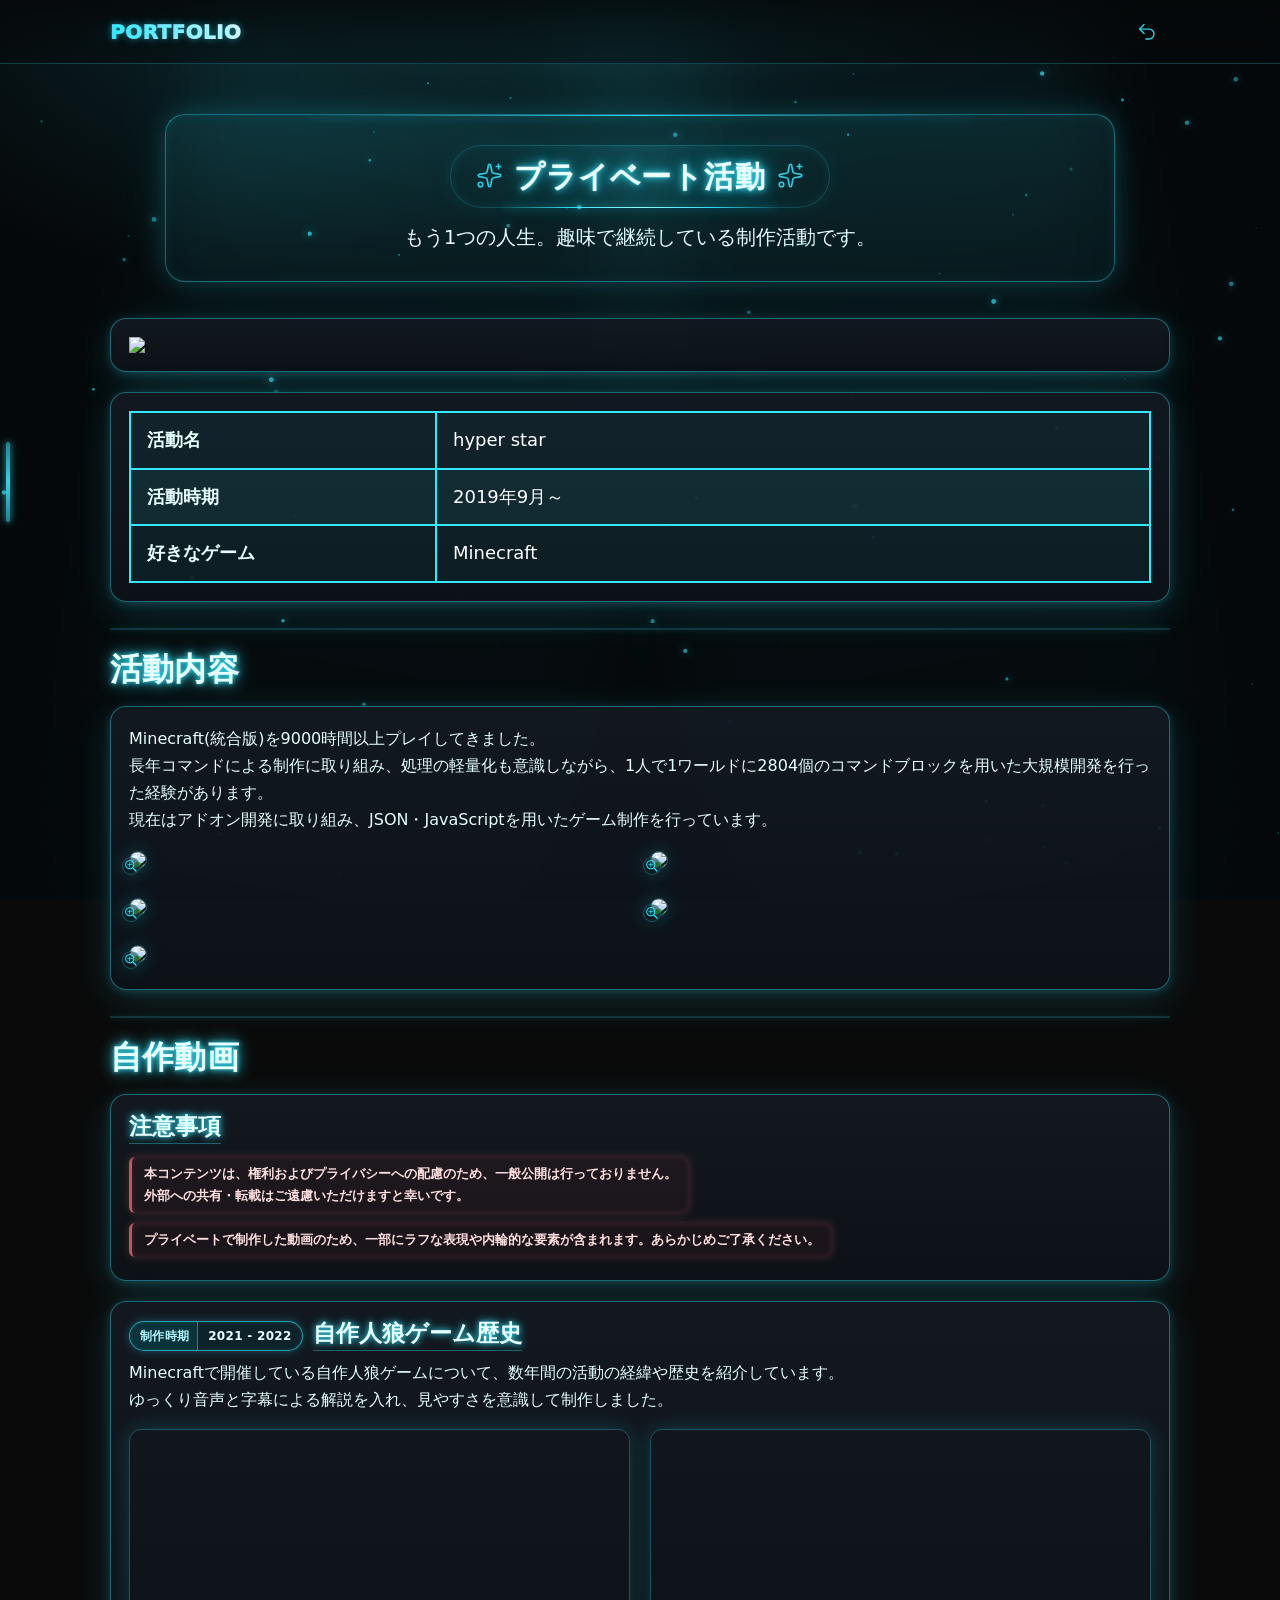
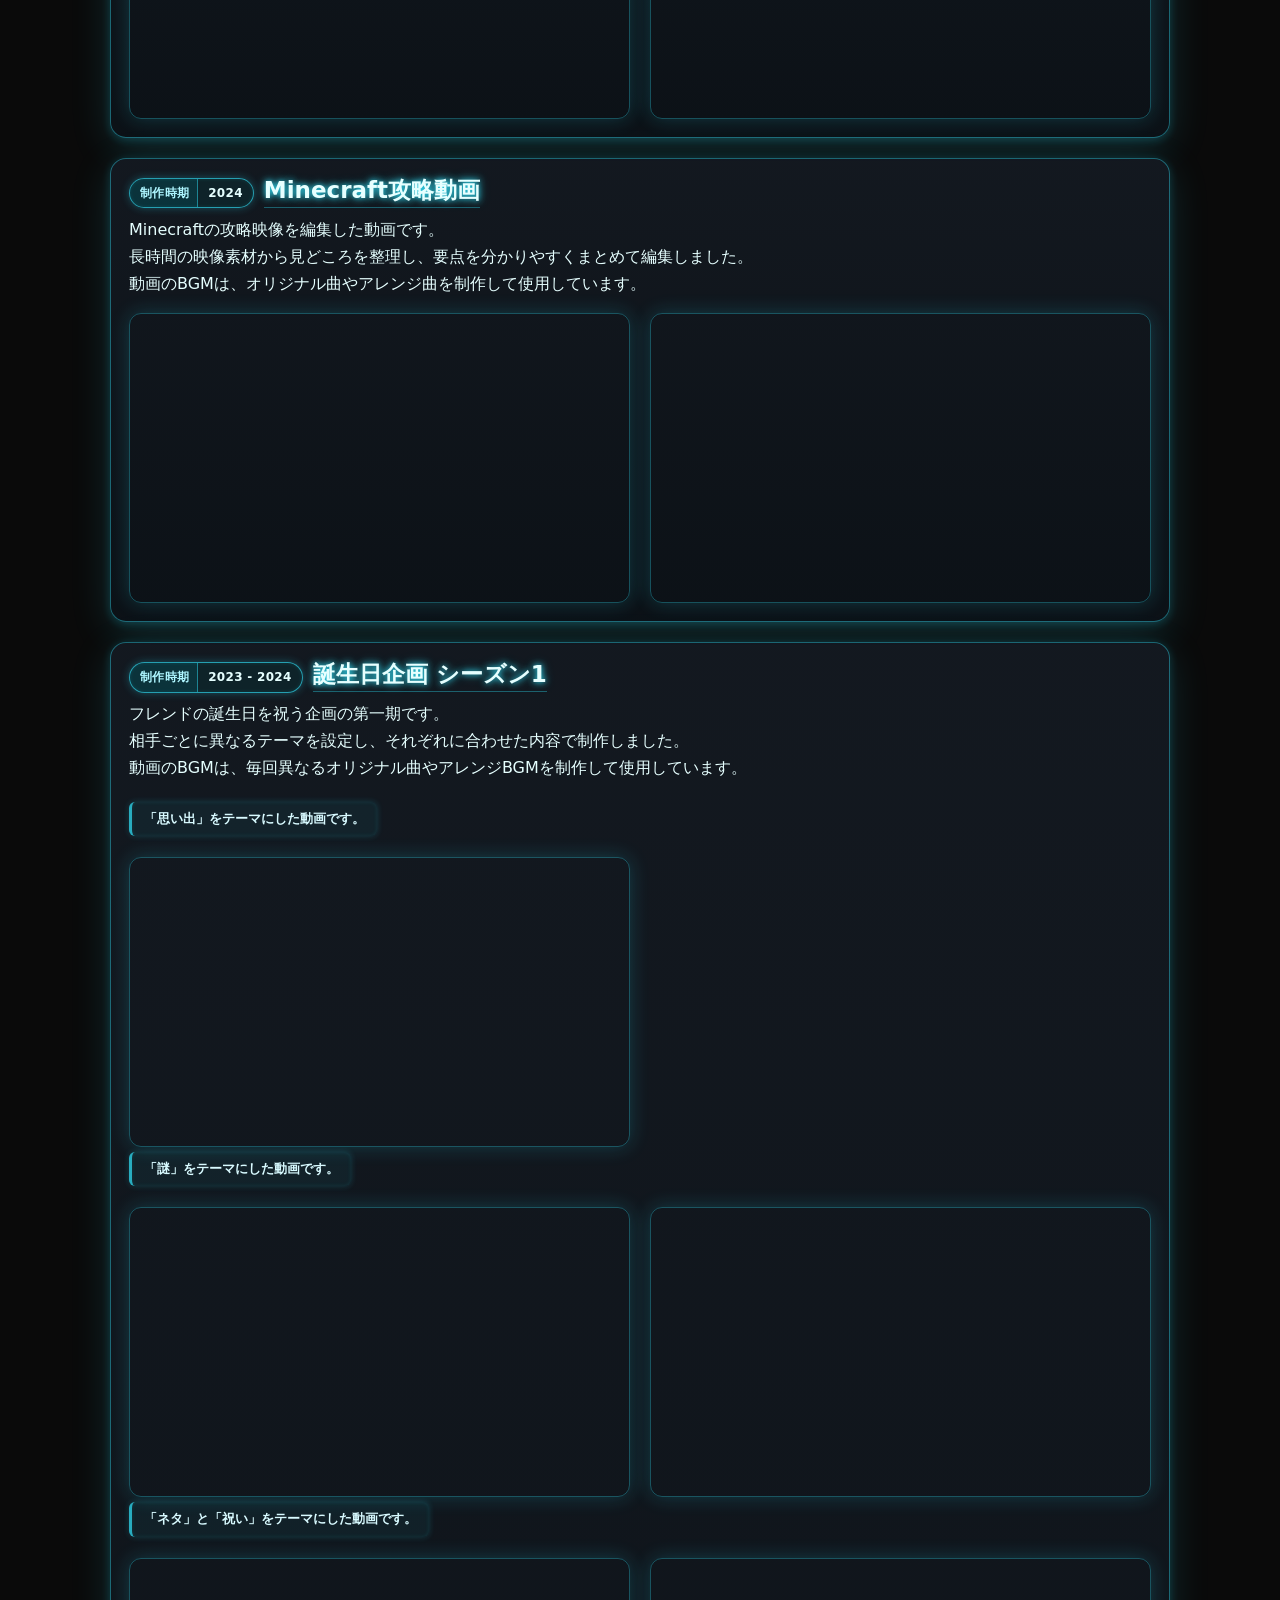
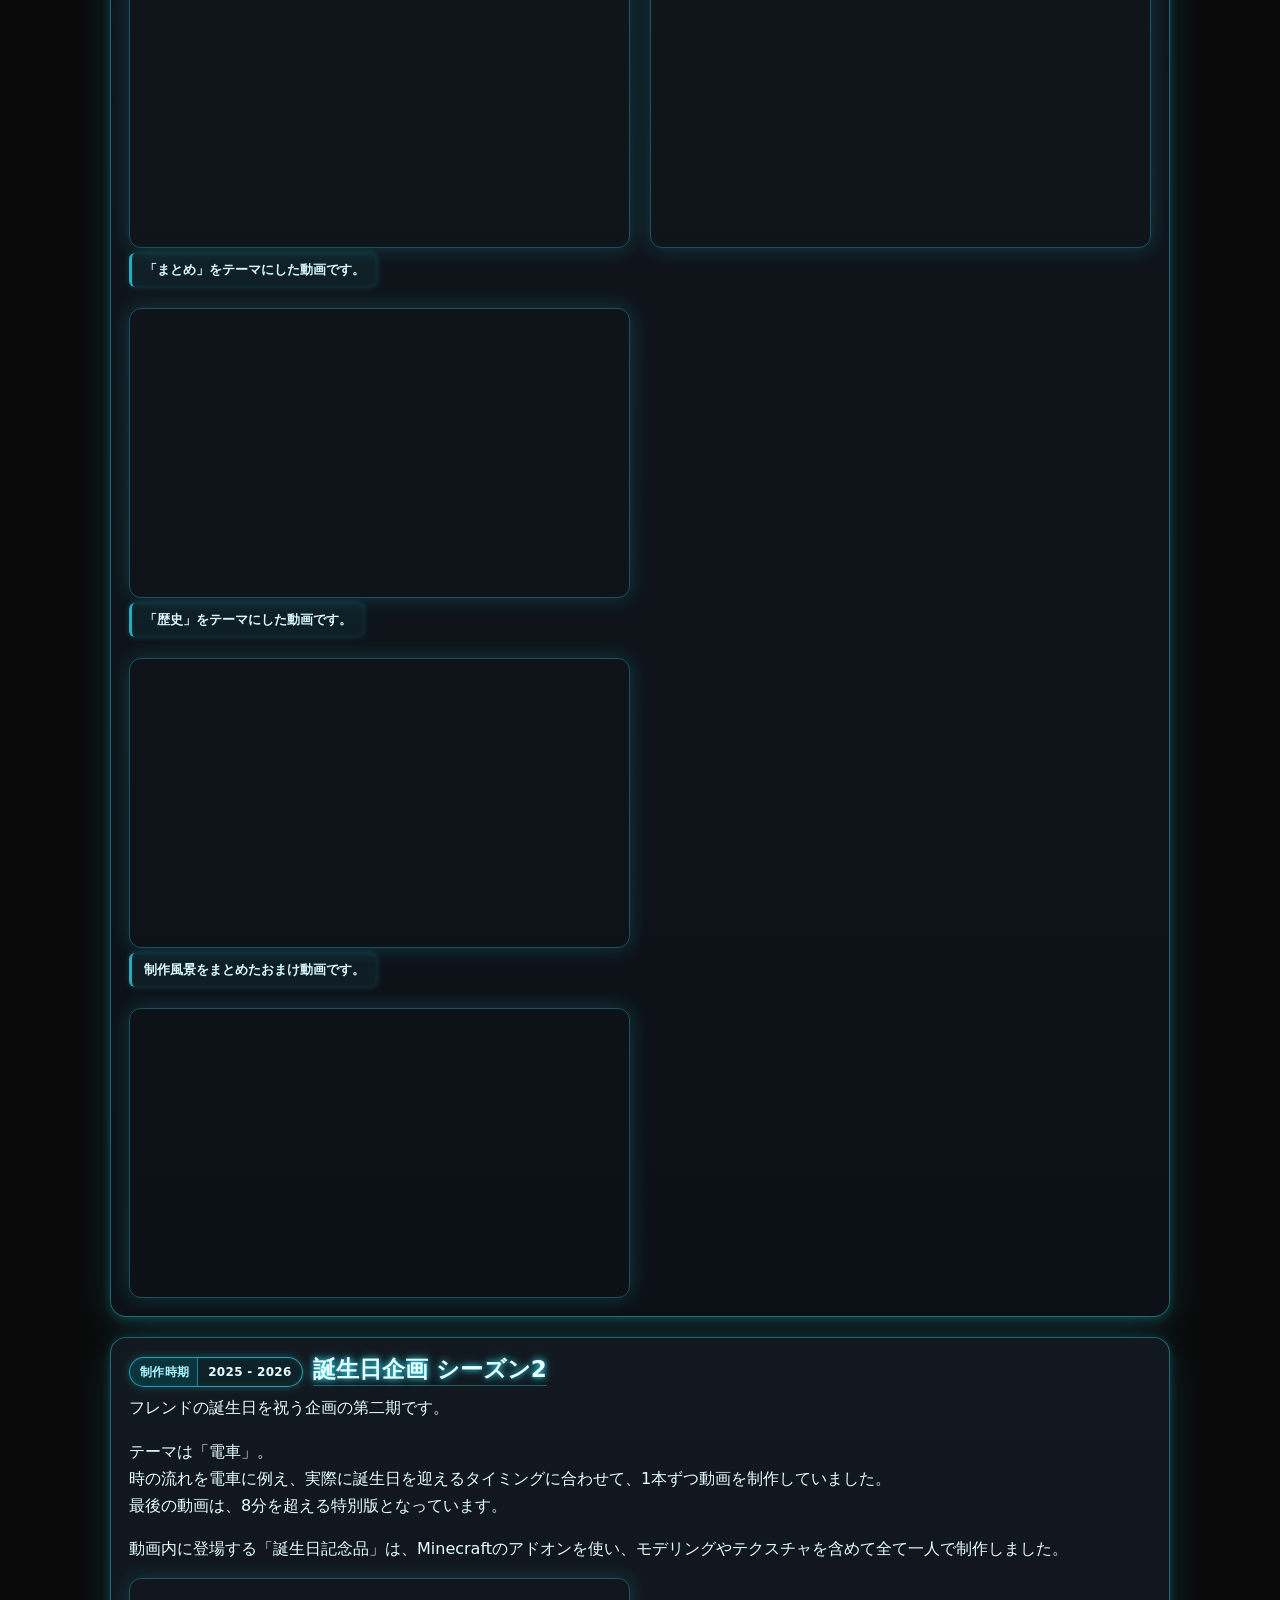
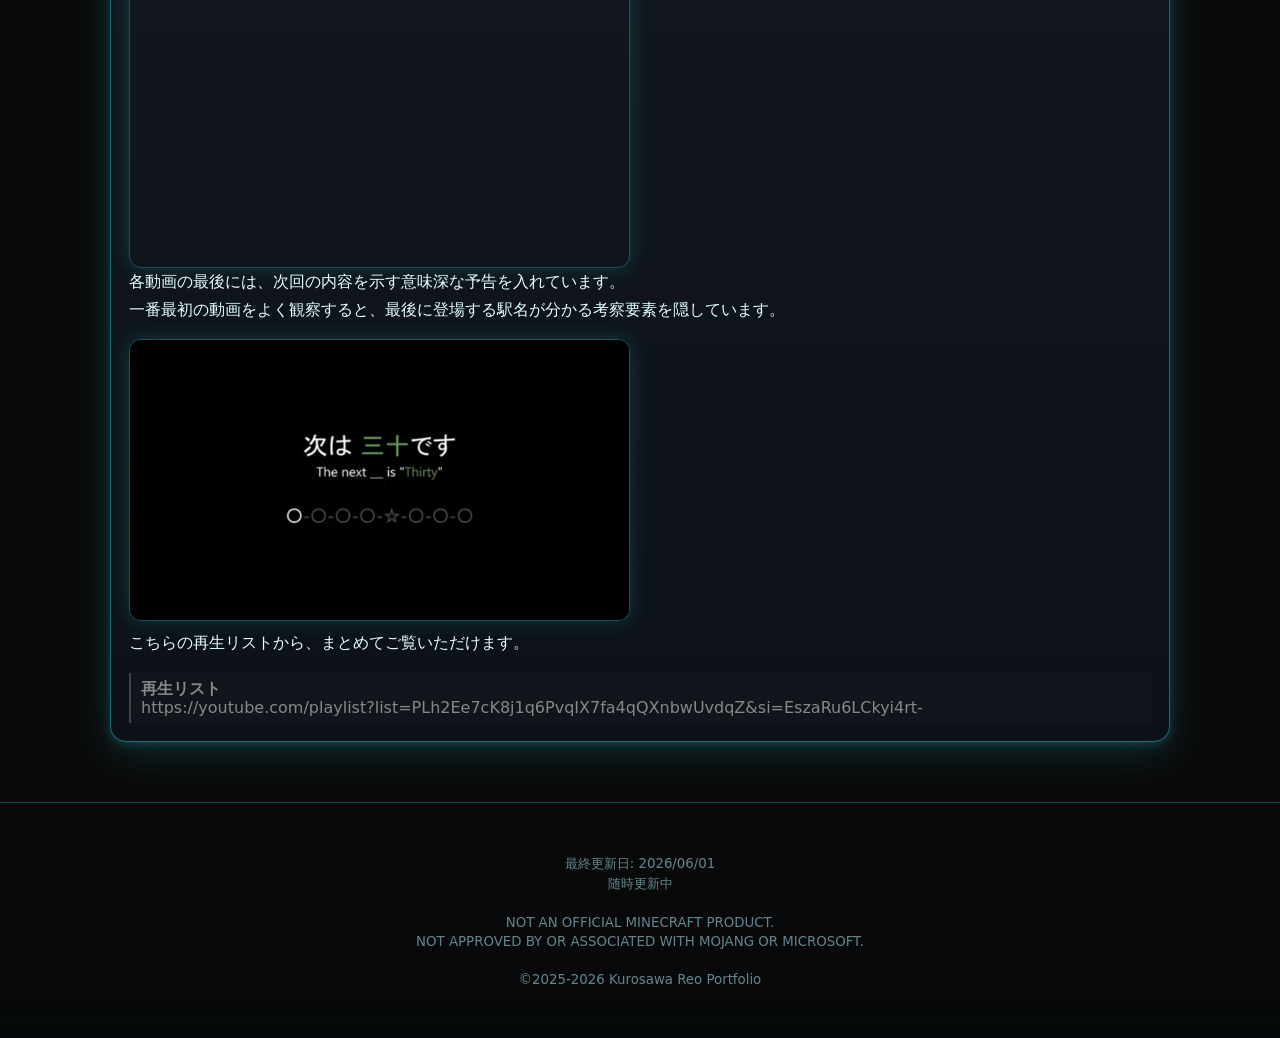
==== commit f4cdb0f1: "主にアイコンを追加した。" ====
--- a/pages/activity/net.html
+++ b/pages/activity/net.html
@@ -36,7 +36,9 @@
     <nav class="nav">
       <div class="brand">PORTFOLIO</div>
       <div class="spacer"></div> <!-- スペース -->
-      <a href="../../">トップページ</a>
+      <a href="../../">
+        <svg xmlns="http://www.w3.org/2000/svg" width="0.9em" height="0.9em" viewBox="0 0 24 24" fill="none" stroke="#33e7ff" stroke-width="1.5" stroke-linecap="round" stroke-linejoin="round" class="lucide lucide-undo2-icon lucide-undo-2"><path d="M9 14 4 9l5-5"/><path d="M4 9h10.5a5.5 5.5 0 0 1 5.5 5.5a5.5 5.5 0 0 1-5.5 5.5H11"/></svg>
+      </a>
     </nav>
   </header>
 
@@ -44,7 +46,10 @@
   <aside class="side-toc">
     <div class="side-toc-inner">
 
-      <h2 class="title">目次</h2>
+      <div class="title">
+        <svg xmlns="http://www.w3.org/2000/svg" width="16" height="16" viewBox="0 0 24 24" fill="none" stroke="#2ecbe0" stroke-width="1.5" stroke-linecap="round" stroke-linejoin="round" class="lucide lucide-bookmark-icon lucide-bookmark"><path d="M17 3a2 2 0 0 1 2 2v15a1 1 0 0 1-1.496.868l-4.512-2.578a2 2 0 0 0-1.984 0l-4.512 2.578A1 1 0 0 1 5 20V5a2 2 0 0 1 2-2z"/></svg>
+        目次
+      </div>
 
       <div class="contents">
         <p>
@@ -69,7 +74,9 @@
       <!-- トップ説明 -->
       <div class="desc">
         <div class="title">
-          《 プライベート活動 》
+          <svg xmlns="http://www.w3.org/2000/svg" width="0.9em" height="0.9em" viewBox="0 0 24 24" fill="none" stroke="#2ecbe0" stroke-width="1.5" stroke-linecap="round" stroke-linejoin="round" class="lucide lucide-sparkles-icon lucide-sparkles"><path d="M11.017 2.814a1 1 0 0 1 1.966 0l1.051 5.558a2 2 0 0 0 1.594 1.594l5.558 1.051a1 1 0 0 1 0 1.966l-5.558 1.051a2 2 0 0 0-1.594 1.594l-1.051 5.558a1 1 0 0 1-1.966 0l-1.051-5.558a2 2 0 0 0-1.594-1.594l-5.558-1.051a1 1 0 0 1 0-1.966l5.558-1.051a2 2 0 0 0 1.594-1.594z"/><path d="M20 2v4"/><path d="M22 4h-4"/><circle cx="4" cy="20" r="2"/></svg>
+          プライベート活動
+          <svg xmlns="http://www.w3.org/2000/svg" width="0.9em" height="0.9em" viewBox="0 0 24 24" fill="none" stroke="#2ecbe0" stroke-width="1.5" stroke-linecap="round" stroke-linejoin="round" class="lucide lucide-sparkles-icon lucide-sparkles"><path d="M11.017 2.814a1 1 0 0 1 1.966 0l1.051 5.558a2 2 0 0 0 1.594 1.594l5.558 1.051a1 1 0 0 1 0 1.966l-5.558 1.051a2 2 0 0 0-1.594 1.594l-1.051 5.558a1 1 0 0 1-1.966 0l-1.051-5.558a2 2 0 0 0-1.594-1.594l-5.558-1.051a1 1 0 0 1 0-1.966l5.558-1.051a2 2 0 0 0 1.594-1.594z"/><path d="M20 2v4"/><path d="M22 4h-4"/><circle cx="4" cy="20" r="2"/></svg>
         </div>
         <div class="text">
           もう1つの人生。趣味で継続している制作活動です。
@@ -437,7 +444,7 @@
   <!-- フッター -->
   <footer>
     <small>
-      最終更新日: 2026/05/24<br>
+      最終更新日: 2026/06/01<br>
       随時更新中<br>
       <br>
       <!-- Minecraft表記 -->
--- a/css/common.css
+++ b/css/common.css
@@ -77,6 +77,13 @@
   height: auto;
 }
 
+/* SVGを文字サイズに追従 */
+svg {
+  display: inline-block;
+  vertical-align: -0.08em;
+  flex-shrink: 0;
+}
+
 /* ネオンテキストの発光 */
 .neon {
   color: var(--ink);
@@ -85,24 +92,6 @@
     0 0 15px var(--primary);
 }
 
-.pillbar { 
-  display: flex; 
-  gap: calc(var(--ui-scale) * 0.4);
-  flex-wrap: wrap; 
-  margin: 0px 0 0px; 
-}
-.pill {
-  font-size: calc(var(--ui-scale) * 0.8);
-  padding: calc(var(--ui-scale) * 0.3) calc(var(--ui-scale) * 0.7);
-  letter-spacing: 0.2px;
-
-  border-radius: 999px;
-  border: 1px solid rgba(51,231,255,0.35); 
-  background: linear-gradient(180deg, rgba(51,231,255,0.08), rgba(51,231,255,0));
-  box-shadow: inset 0 0 0 1px rgba(255,255,255,0.05);
-  color: #cbeff6;
-}
-
 .btn {
   position: relative; border: none; border-radius: 999px; padding: 12px 18px; cursor: pointer;
   font-weight: 800; letter-spacing: 0.3px; transition: 200ms ease; isolation: isolate;
@@ -115,13 +104,6 @@
 }
 .btn.ghost:hover { background: rgba(51,231,255,0.12); }
 
-.ghost_text {
-  position: relative; border: none; border-radius: 5px; padding: 6px 12px;
-  font-weight: 400; letter-spacing: 0.3px; transition: 200ms ease; isolation: isolate;
-  background: transparent; color: var(--ink); border: 1px solid rgba(51,231,255,0.35);
-  box-shadow: 0 8px 40px rgba(51,231,255,0.35), 0 1px 0 rgba(255,255,255,0.18) inset; /* 周りを光らせる */
-}
-
 /* =============================== 
   ▼ 装飾テキスト ▼
 ================================ */
@@ -170,6 +152,32 @@
   box-shadow:
     0 0 8px rgba(255,120,120,0.25),
     inset 0 0 6px rgba(255,120,120,0.15);
+}
+
+/* 注釈テキスト */
+.note-text {
+  font-size: clamp(--ui-scale);
+  line-height: 1.45;
+  color: rgba(203, 239, 246, 0.72);
+}
+
+/* ===============================
+  ▼ キーワード強調 ▼
+================================ */
+.keyword {
+  font-weight: 700;
+  color: #eaffff;
+  margin: 0 4px;
+  padding: 0 1px;
+
+  text-shadow:
+    0 0 6px rgba(51,231,255,0.6),
+    0 0 12px rgba(51,231,255,0.3);
+
+  background: linear-gradient(
+    transparent 60%,
+    rgba(51,231,255,0.15) 60%
+  );
 }
 
 /* =============================== 
@@ -292,6 +300,59 @@
 }
 
 /* ===============================
+  ▼ 言語楕円  ▼
+================================ */
+.pillbar { 
+  display: flex; 
+  gap: calc(var(--ui-scale) * 0.4);
+  flex-wrap: wrap; 
+  margin: 0px 0 0px; 
+}
+/* 通常カラー */
+.pill {
+  font-size: calc(var(--ui-scale) * 0.8);
+  padding: calc(var(--ui-scale) * 0.3)
+           calc(var(--ui-scale) * 0.7);
+  letter-spacing: 0.2px;
+
+  border-radius: 999px;
+  color: #cbeff6;
+
+  border: 1px solid rgba(51,231,255,0.35);
+  background:
+    linear-gradient(
+      180deg,
+      rgba(51,231,255,0.08),
+      rgba(51,231,255,0)
+    );
+
+  box-shadow:
+    inset 0 0 0 1px rgba(255,255,255,0.05);
+    
+  transition: 0.2s;
+}
+/* プラチナカラー */
+.pill.platinum {
+  border: 1px solid rgba(180, 227, 255, 0.55);
+
+  background:
+    /* 水色の反射 */
+    linear-gradient(
+      135deg,
+      rgba(140, 225, 255, 0.30),
+      rgba(210, 245, 255, 0.18),
+      rgba(170, 215, 240, 0.12)
+    );
+
+  color: #f3fbff;
+
+  box-shadow:
+    inset 0 0 0 1px rgba(255,255,255,0.08),
+    0 0 14px rgba(120, 210, 255, 0.22),
+    0 0 28px rgba(80, 170, 255, 0.10);
+}
+
+/* ===============================
   ▼ 画像ラベル ▼
 ================================ */
 .img-label {
@@ -413,25 +474,6 @@
 
   box-shadow:
     0 0 6px rgba(51,231,255,0.6);
-}
-
-/* ===============================
-  ▼ キーワード強調 ▼
-================================ */
-.keyword {
-  font-weight: 700;
-  color: #eaffff;
-  margin: 0 4px;
-  padding: 0 1px;
-
-  text-shadow:
-    0 0 6px rgba(51,231,255,0.6),
-    0 0 12px rgba(51,231,255,0.3);
-
-  background: linear-gradient(
-    transparent 60%,
-    rgba(51,231,255,0.15) 60%
-  );
 }
 
 /* =============================== 
@@ -610,12 +652,26 @@
   gap: 3px; /* ヘッダーのaタグの間隔 */
 }
 .nav a {
-  color: var(--ink); text-decoration: none; opacity: 0.9; 
-  padding: 8px 12px; border-radius: 999px;
-  font-size: clamp(13px, 2.5vw, 16px);
+  color: var(--ink);
+  text-decoration: none;
+  opacity: 0.9;
+
+  padding: 8px 12px;
+  border-radius: 999px;
+
+  font-size: clamp(22px, 2.5vw, 24px);
+
+  display: flex;
+  align-items: center;
+  justify-content: center;
+
+  line-height: 1;
   transition: 180ms ease;
 }
-.nav a:hover { background: rgba(51,231,255,0.12); box-shadow: var(--shadow); }
+.nav a:hover { 
+  background: rgba(51,231,255,0.12); 
+  box-shadow: var(--shadow); 
+}
 .spacer { flex: 1; }
 
 /* ヘッダーの初めの文字 */
@@ -651,132 +707,6 @@
 }
 
 /* =============================== 
-  ▼ 概要 ▼
-================================ */
-#hero-main {
-  height: calc(100vh - var(--header-h));
-  
-  display: flex;
-  justify-content: center;
-  align-items: center;
-}
-
-/* === 中身まとめて中央揃え === */
-.hero-inner {
-  width: min(100%, 800px);
-  margin: 0 auto;
-  padding: 0 30px;
-  
-  display: flex;
-  flex-direction: column;
-  align-items: center;
-
-  text-align: center;
-}
-
-/* === 名前 === */
-.hero-name {
-  display: flex;
-  flex-direction: column;
-  align-items: center;
-  text-align: center;
-  margin: 0;
-}
-.hero-name .hero-en {
-  font-size: clamp(20px, 3vw, 32px);
-  letter-spacing: 2px;
-
-  background: #ffffff;
-  -webkit-background-clip: text;
-  background-clip: text;
-  color: transparent;
-
-  text-shadow:
-    0 0 6px rgba(255,255,255,0.8),   /* 白発光 */
-    0 0 14px rgba(51,231,255,0.25);  /* シアン弱め */
-}
-.hero-name .hero-jp {
-  font-size: clamp(64px, 12vw, 100px);
-  font-weight: 900;
-
-  background: linear-gradient(180deg, #ffffff 0%, #00c8ff 100%); 
-  -webkit-background-clip: text;
-  background-clip: text;
-  color: transparent;
-
-  margin-bottom: 12px;
-
-  text-shadow:
-    0 0 10px rgba(163, 249, 255, 0.7),
-    0 0 30px rgba(51,231,255,0.5),
-    0 0 60px rgba(51,231,255,0.3);
-}
-
-/* メッセージ */
-.hero-message {
-  font-size: clamp(16px, 2.5vw, 26px);
-  color: var(--desc);
-  max-width: 700px;
-  margin: 0;
-  margin-bottom: 24px;
-}
-
-/* === 画像 === */
-.hero-avatar {
-  width: clamp(120px, 20vw, 220px);
-  aspect-ratio: 1 / 1;
-
-  border-radius: 50%;
-  overflow: hidden;
-
-  border: 2px solid rgba(51,231,255,0.5);
-  box-shadow: 0 0 30px rgba(51,231,255,0.4);
-}
-.hero-avatar img {
-  width: 100%;
-  height: 100%;
-  object-fit: cover;
-}
-
-/* 顔写真 */
-.avatar-wrap {
-  position: relative; aspect-ratio: 1 / 1; 
-  margin: 0 auto; 
-  place-self: center;
-
-  /* サイズ */
-  width: min(100%, 420px);
-  max-width: 80%; /* ← 最低余白確保 */
-
-  border-radius: 24px;
-  background: radial-gradient(120px 120px at 70% 20%, rgba(123,242,255,0.35), transparent 40%), #0a0c10;
-  border: 1px solid rgba(51,231,255,0.35); 
-  box-shadow: var(--shadow);
-  overflow: hidden;
-}
-.avatar-wrap img {
-  width: 100%;
-  height: 100%;
-  object-fit: cover;
-  display: block;
-}
-.avatar-decoration { position: absolute; inset: 0; pointer-events: none; }
-
-/* 写真の装飾円 */
-.rings {
-  position: absolute; 
-  inset: -10%;        /* 少し大きくする */
-  border-radius: 50%; /* 円にする */
-  border: 1px solid rgba(51,231,255,0.15);
-  border-top-color: rgba(51,231,255,0.7);
-  animation: spin 28s linear infinite;
-}
-/* 2つ目以降の円は小さくする */
-.rings:nth-child(2) { inset: -2%; animation-duration: 18s; }
-.rings:nth-child(3) { inset: -6%; animation-duration: 38s; }
-@keyframes spin { to { transform: rotate(1turn); } }
-
-/* =============================== 
   ▼ テーブル ▼
 ================================ */
 .info-table {
@@ -935,4 +865,91 @@
     transform: translate(-50%, -50%) scale(3);
     opacity: 0;
   }
+}
+
+/* ===============================
+  ▼ コードブロック ▼
+================================ */
+pre {
+  margin: 12px 0;
+  padding: 12px;
+
+  background: #05080c;
+  border-radius: 12px;
+  border: 1px solid rgba(51,231,255,0.3);
+  box-shadow: 0 0 20px rgba(51,231,255,0.2);
+
+  overflow: auto;
+
+  max-height: 420px; /* ← スクロール出す */
+}
+
+/* コード */
+pre code {
+  font-family: Consolas, "Courier New", monospace;
+
+  font-size: clamp(11px, 1.4vw, 13px);
+
+  letter-spacing: 0; /* ← 無駄な広がり防止 */
+}
+
+/* ===============================
+  ▼ コードブロック スクロールバー ▼
+================================ */
+/* 全体サイズ */
+pre::-webkit-scrollbar {
+  width: 8px;
+  height: 8px;
+}
+
+/* 背景（トラック） */
+pre::-webkit-scrollbar-track {
+  background: rgba(95, 95, 95, 0.9);
+  border-radius: 999px;
+
+  box-shadow:
+    inset 0 0 6px rgba(0,0,0,0.8),
+    inset 0 0 10px rgba(51,231,255,0.08);
+}
+
+/* つまみ（スクロール部分） */
+pre::-webkit-scrollbar-thumb {
+  border-radius: 999px;
+
+  background: linear-gradient(
+    180deg,
+    #5bffef,
+    #33e7ff,
+    #1bb7cb
+  );
+
+  box-shadow:
+    0 0 6px rgba(51,231,255,0.8),
+    0 0 12px rgba(51,231,255,0.5);
+
+  border: 1px solid rgba(255,255,255,0.2);
+}
+
+/* ホバー時（触った感） */
+pre::-webkit-scrollbar-thumb:hover {
+  background: linear-gradient(
+    180deg,
+    #7bfff4,
+    #33e7ff,
+    #159cad
+  );
+
+  box-shadow:
+    0 0 10px rgba(51,231,255,1),
+    0 0 20px rgba(51,231,255,0.8);
+}
+
+/* アクティブ（ドラッグ中） */
+pre::-webkit-scrollbar-thumb:active {
+  background: linear-gradient(
+    180deg,
+    #a0fffb,
+    #5bffef,
+    #33e7ff
+  );
 }
--- a/css/details_page.css
+++ b/css/details_page.css
@@ -717,93 +717,6 @@
 }
 
 /* ===============================
-  ▼ コードブロック ▼
-================================ */
-pre {
-  margin: 12px 0;
-  padding: 12px;
-
-  background: #05080c;
-  border-radius: 12px;
-  border: 1px solid rgba(51,231,255,0.3);
-  box-shadow: 0 0 20px rgba(51,231,255,0.2);
-
-  overflow: auto;
-
-  max-height: 420px; /* ← スクロール出す */
-}
-
-/* コード */
-pre code {
-  font-family: Consolas, "Courier New", monospace;
-
-  font-size: clamp(11px, 1.4vw, 13px);
-
-  letter-spacing: 0; /* ← 無駄な広がり防止 */
-}
-
-/* ===============================
-  ▼ コードブロック スクロールバー ▼
-================================ */
-/* 全体サイズ */
-pre::-webkit-scrollbar {
-  width: 8px;
-  height: 8px;
-}
-
-/* 背景（トラック） */
-pre::-webkit-scrollbar-track {
-  background: rgba(95, 95, 95, 0.9);
-  border-radius: 999px;
-
-  box-shadow:
-    inset 0 0 6px rgba(0,0,0,0.8),
-    inset 0 0 10px rgba(51,231,255,0.08);
-}
-
-/* つまみ（スクロール部分） */
-pre::-webkit-scrollbar-thumb {
-  border-radius: 999px;
-
-  background: linear-gradient(
-    180deg,
-    #5bffef,
-    #33e7ff,
-    #1bb7cb
-  );
-
-  box-shadow:
-    0 0 6px rgba(51,231,255,0.8),
-    0 0 12px rgba(51,231,255,0.5);
-
-  border: 1px solid rgba(255,255,255,0.2);
-}
-
-/* ホバー時（触った感） */
-pre::-webkit-scrollbar-thumb:hover {
-  background: linear-gradient(
-    180deg,
-    #7bfff4,
-    #33e7ff,
-    #159cad
-  );
-
-  box-shadow:
-    0 0 10px rgba(51,231,255,1),
-    0 0 20px rgba(51,231,255,0.8);
-}
-
-/* アクティブ（ドラッグ中） */
-pre::-webkit-scrollbar-thumb:active {
-  background: linear-gradient(
-    180deg,
-    #a0fffb,
-    #5bffef,
-    #33e7ff
-  );
-}
-
-/* ===============================
   ▼ 参考リンク ▼
 ================================ */
 .ref-box {
@@ -993,7 +906,7 @@
 /* ===== 連想フロー ===== */
 .ui-flow {
   margin-top: 18px;
-  font-size: 14px;
+  font-size: 18px;
   color: var(--muted);
   letter-spacing: 2px;
 
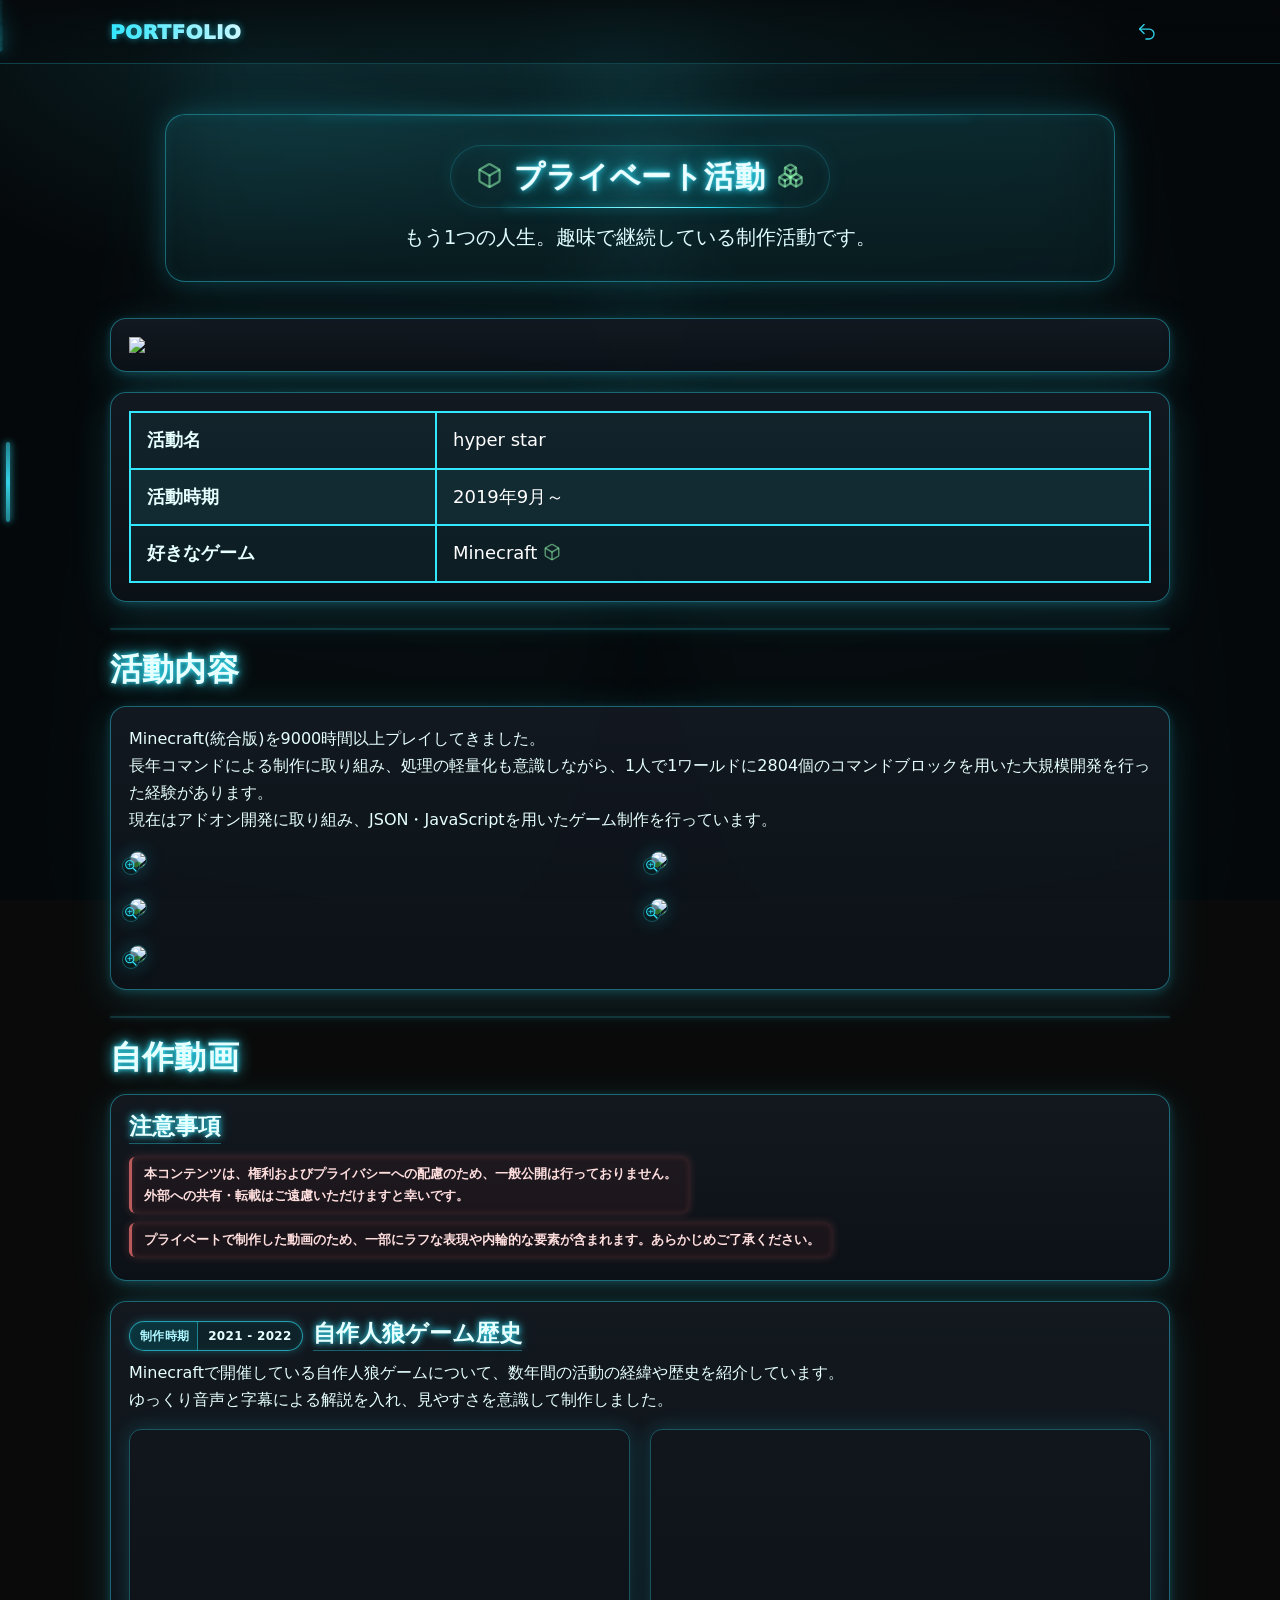
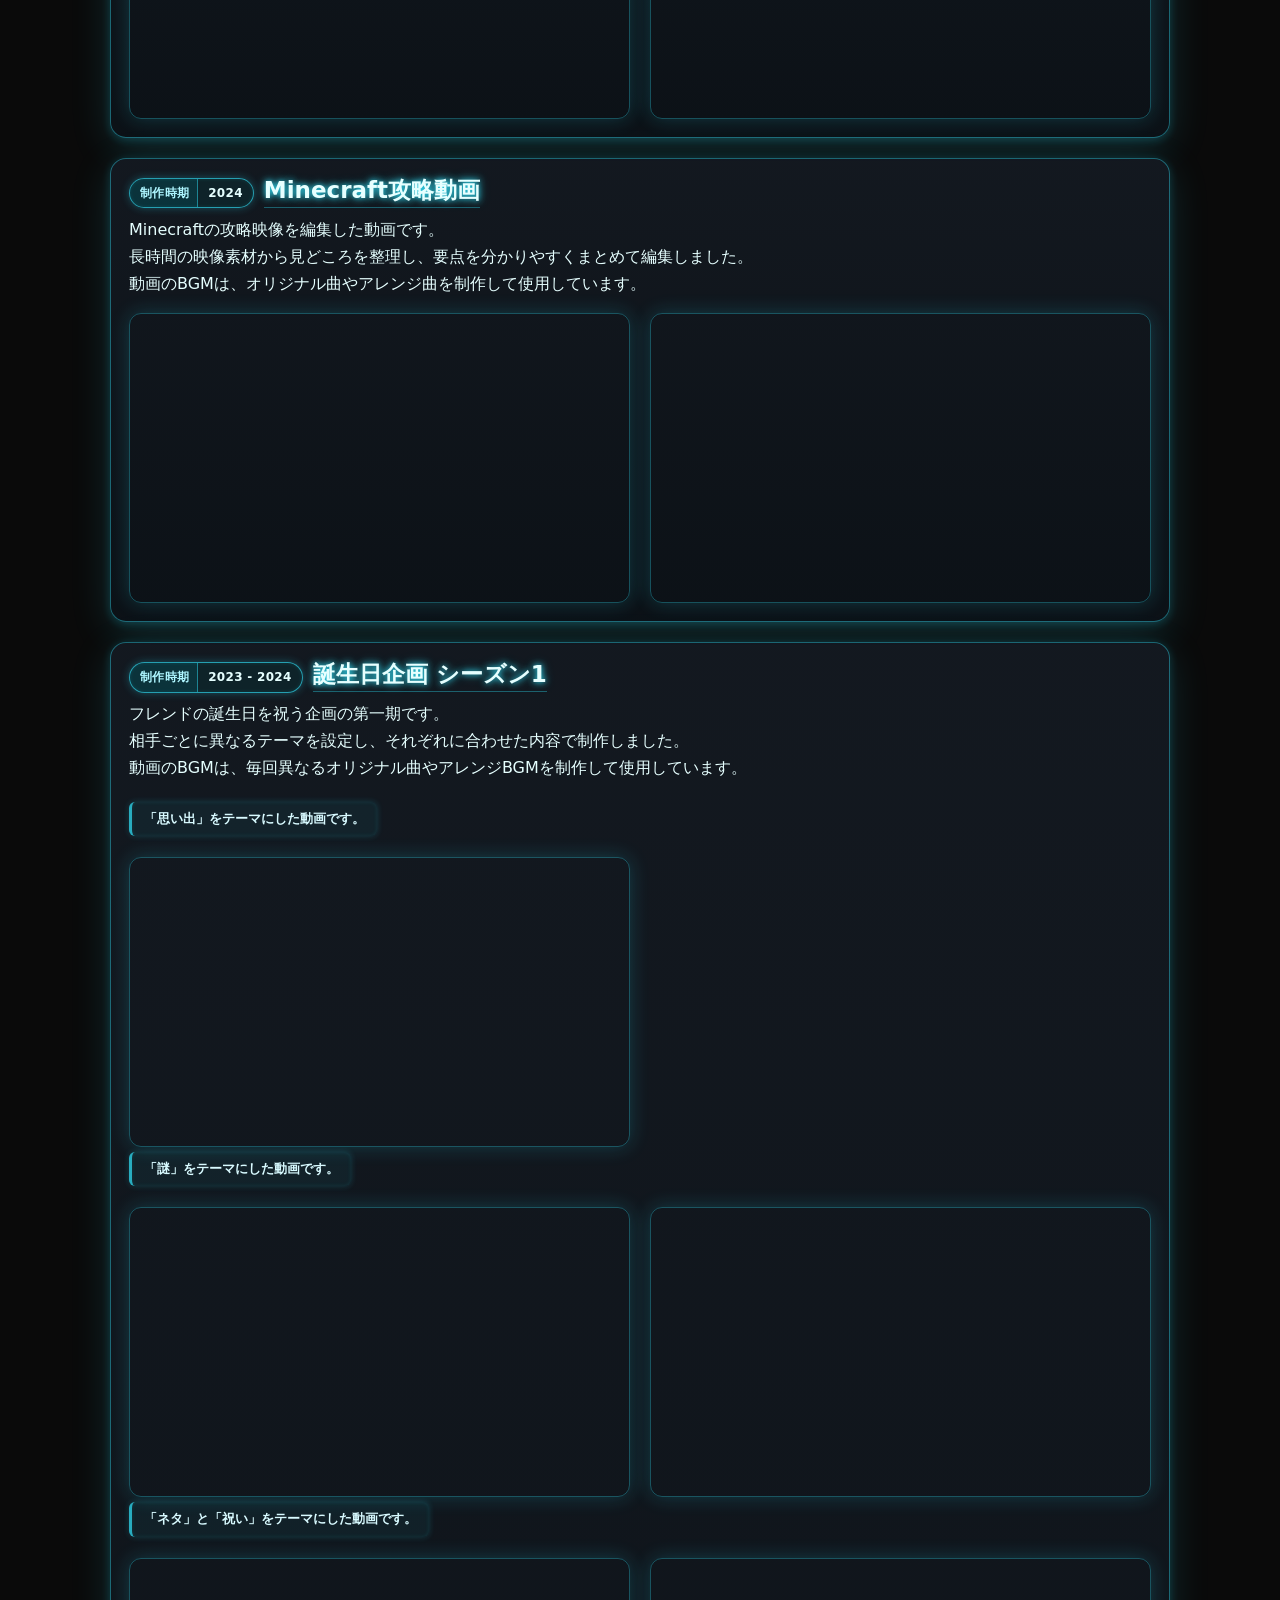
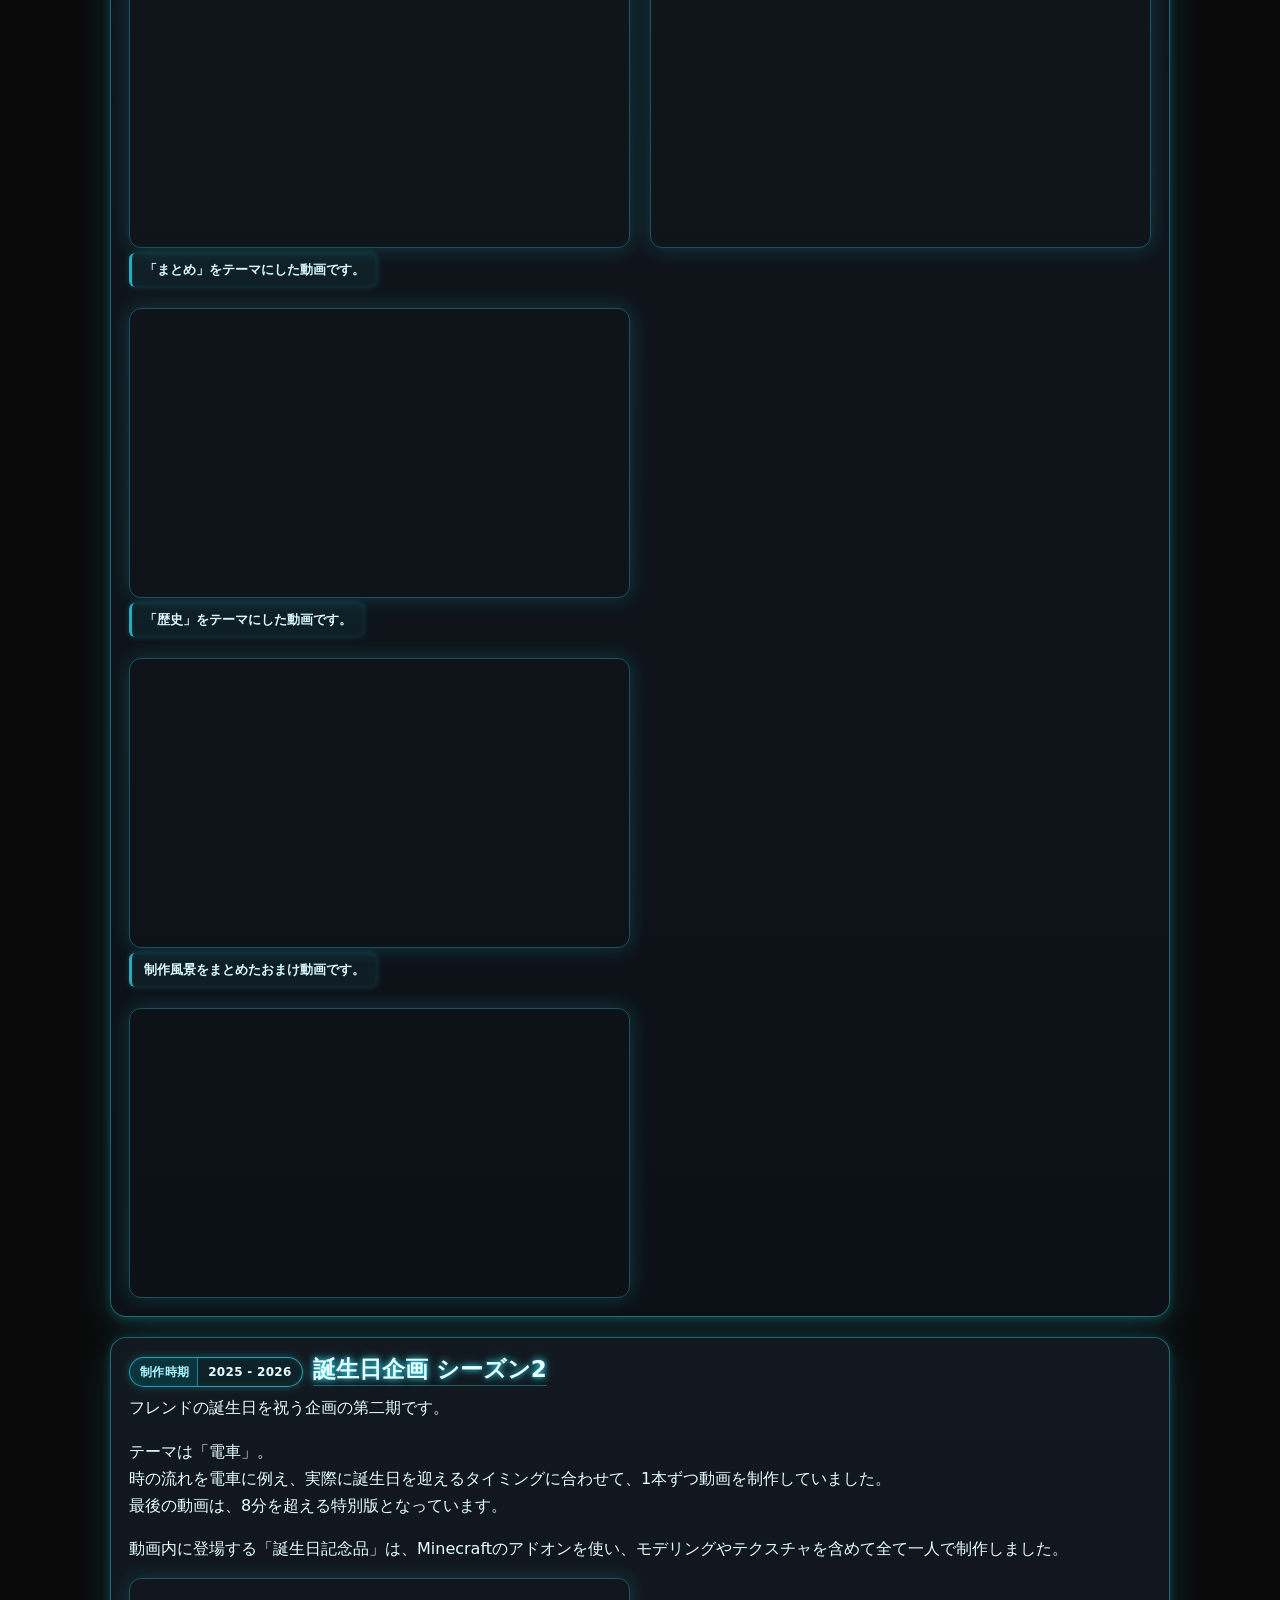
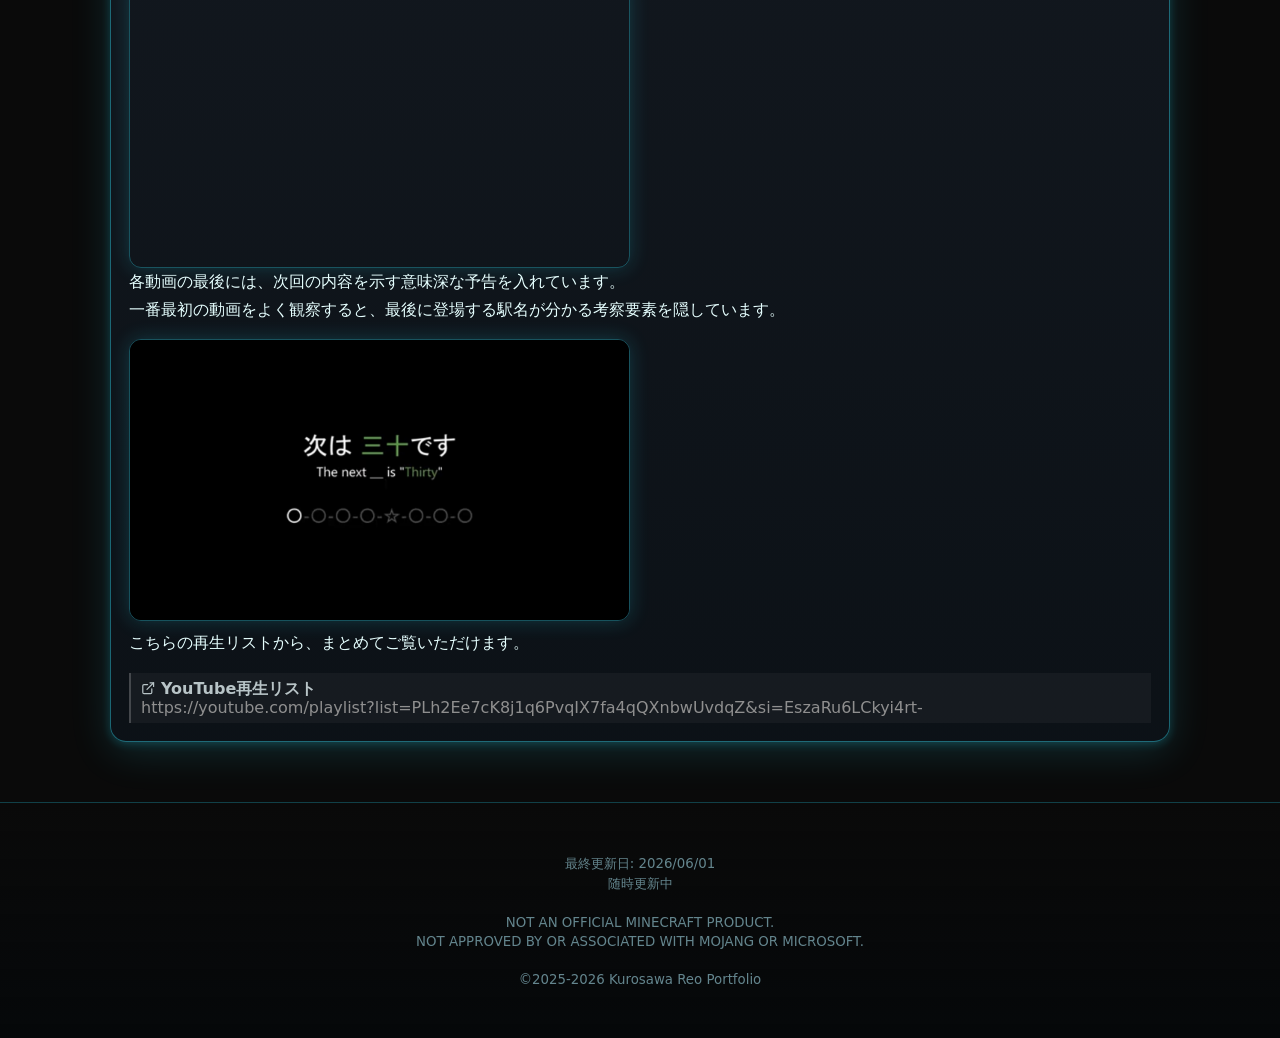
==== commit 10a16431: "各作品タイトルアイコン変更、リンクデザイン変更など" ====
--- a/pages/activity/net.html
+++ b/pages/activity/net.html
@@ -74,9 +74,9 @@
       <!-- トップ説明 -->
       <div class="desc">
         <div class="title">
-          <svg xmlns="http://www.w3.org/2000/svg" width="0.9em" height="0.9em" viewBox="0 0 24 24" fill="none" stroke="#2ecbe0" stroke-width="1.5" stroke-linecap="round" stroke-linejoin="round" class="lucide lucide-sparkles-icon lucide-sparkles"><path d="M11.017 2.814a1 1 0 0 1 1.966 0l1.051 5.558a2 2 0 0 0 1.594 1.594l5.558 1.051a1 1 0 0 1 0 1.966l-5.558 1.051a2 2 0 0 0-1.594 1.594l-1.051 5.558a1 1 0 0 1-1.966 0l-1.051-5.558a2 2 0 0 0-1.594-1.594l-5.558-1.051a1 1 0 0 1 0-1.966l5.558-1.051a2 2 0 0 0 1.594-1.594z"/><path d="M20 2v4"/><path d="M22 4h-4"/><circle cx="4" cy="20" r="2"/></svg>
+          <svg xmlns="http://www.w3.org/2000/svg" width="0.9em" height="0.9em" viewBox="0 0 24 24" fill="none" stroke="#96FFB484" stroke-width="2" stroke-linecap="round" stroke-linejoin="round" class="lucide lucide-box-icon lucide-box"><path d="M21 8a2 2 0 0 0-1-1.73l-7-4a2 2 0 0 0-2 0l-7 4A2 2 0 0 0 3 8v8a2 2 0 0 0 1 1.73l7 4a2 2 0 0 0 2 0l7-4A2 2 0 0 0 21 16Z"/><path d="m3.3 7 8.7 5 8.7-5"/><path d="M12 22V12"/></svg>
           プライベート活動
-          <svg xmlns="http://www.w3.org/2000/svg" width="0.9em" height="0.9em" viewBox="0 0 24 24" fill="none" stroke="#2ecbe0" stroke-width="1.5" stroke-linecap="round" stroke-linejoin="round" class="lucide lucide-sparkles-icon lucide-sparkles"><path d="M11.017 2.814a1 1 0 0 1 1.966 0l1.051 5.558a2 2 0 0 0 1.594 1.594l5.558 1.051a1 1 0 0 1 0 1.966l-5.558 1.051a2 2 0 0 0-1.594 1.594l-1.051 5.558a1 1 0 0 1-1.966 0l-1.051-5.558a2 2 0 0 0-1.594-1.594l-5.558-1.051a1 1 0 0 1 0-1.966l5.558-1.051a2 2 0 0 0 1.594-1.594z"/><path d="M20 2v4"/><path d="M22 4h-4"/><circle cx="4" cy="20" r="2"/></svg>
+          <svg xmlns="http://www.w3.org/2000/svg" width="0.9em" height="0.9em" viewBox="0 0 24 24" fill="none" stroke="#96FFB484" stroke-width="2" stroke-linecap="round" stroke-linejoin="round" class="lucide lucide-boxes-icon lucide-boxes"><path d="M2.97 12.92A2 2 0 0 0 2 14.63v3.24a2 2 0 0 0 .97 1.71l3 1.8a2 2 0 0 0 2.06 0L12 19v-5.5l-5-3-4.03 2.42Z"/><path d="m7 16.5-4.74-2.85"/><path d="m7 16.5 5-3"/><path d="M7 16.5v5.17"/><path d="M12 13.5V19l3.97 2.38a2 2 0 0 0 2.06 0l3-1.8a2 2 0 0 0 .97-1.71v-3.24a2 2 0 0 0-.97-1.71L17 10.5l-5 3Z"/><path d="m17 16.5-5-3"/><path d="m17 16.5 4.74-2.85"/><path d="M17 16.5v5.17"/><path d="M7.97 4.42A2 2 0 0 0 7 6.13v4.37l5 3 5-3V6.13a2 2 0 0 0-.97-1.71l-3-1.8a2 2 0 0 0-2.06 0l-3 1.8Z"/><path d="M12 8 7.26 5.15"/><path d="m12 8 4.74-2.85"/><path d="M12 13.5V8"/></svg>
         </div>
         <div class="text">
           もう1つの人生。趣味で継続している制作活動です。
@@ -105,6 +105,7 @@
             <td>好きなゲーム</td>
             <td>
               Minecraft
+              <svg xmlns="http://www.w3.org/2000/svg" width="1.0em" height="1.0em" viewBox="0 0 24 24" fill="none" stroke="#96FFB484" stroke-width="2" stroke-linecap="round" stroke-linejoin="round" class="lucide lucide-box-icon lucide-box"><path d="M21 8a2 2 0 0 0-1-1.73l-7-4a2 2 0 0 0-2 0l-7 4A2 2 0 0 0 3 8v8a2 2 0 0 0 1 1.73l7 4a2 2 0 0 0 2 0l7-4A2 2 0 0 0 21 16Z"/><path d="m3.3 7 8.7 5 8.7-5"/><path d="M12 22V12"/></svg>
             </td>
           </tr>
         </table>
@@ -427,7 +428,10 @@
           </p>
           <!-- 参考リンク -->
           <div class="ref-box">
-            <span class="ref-label">再生リスト</span>
+            <span class="ref-label">
+              <svg xmlns="http://www.w3.org/2000/svg" width="0.9em" height="0.9em" viewBox="0 0 24 24" fill="none" stroke="#b8c4c7" stroke-width="2" stroke-linecap="round" stroke-linejoin="round" class="lucide lucide-external-link-icon lucide-external-link"><path d="M15 3h6v6"/><path d="M10 14 21 3"/><path d="M18 13v6a2 2 0 0 1-2 2H5a2 2 0 0 1-2-2V8a2 2 0 0 1 2-2h6"/></svg>
+              YouTube再生リスト
+            </span>
             <a href="https://youtube.com/playlist?list=PLh2Ee7cK8j1q6PvqIX7fa4qQXnbwUvdqZ&si=EszaRu6LCkyi4rt-" target="_blank">
               https://youtube.com/playlist?list=PLh2Ee7cK8j1q6PvqIX7fa4qQXnbwUvdqZ&si=EszaRu6LCkyi4rt-
             </a>
--- a/css/details_page.css
+++ b/css/details_page.css
@@ -722,38 +722,55 @@
 .ref-box {
   padding: 6px 10px;
 
-  font-size: 13x;
+  font-size: 16px;
   line-height: 1.2;
 
-  color: #aaa;
+  color: #aaaaaa;
 
   border-left: 2px solid rgba(255,255,255,0.2);
-  background: rgba(255,255,255,0.02);
+
+  /* 少しだけ明るく */
+  background: rgba(255,255,255,0.045);
 }
 
 .ref-label {
   margin-right: 6px;
   font-weight: 600;
-  color: #888;
+  color: #b8c4c7;
 }
 
 .ref-box a {
-  display: block;              /* 幅制御のため */
-  overflow: hidden;            /* はみ出しを隠す */
-  white-space: nowrap;         /* 改行しない */
-  text-overflow: ellipsis;     /* …を付ける（任意） */
-
-  color: #888;
+  display: block;
+  overflow: hidden;
+  white-space: nowrap;
+  text-overflow: ellipsis;
+
+  color: #8f8f8f;
   text-decoration: none;
 
-  /* フェードアウト */
-  -webkit-mask-image: linear-gradient(to right, black 80%, transparent);
-  mask-image: linear-gradient(to right, black 80%, transparent);
-}
-
+  transition:
+    color 180ms ease,
+    transform 180ms ease;
+
+  -webkit-mask-image:
+    linear-gradient(to right, black 80%, transparent);
+  mask-image:
+    linear-gradient(to right, black 80%, transparent);
+}
+
+/* hover */
 .ref-box a:hover {
-  color: #ccc;
+  color: #7debf7;
+
   text-decoration: underline;
+  text-decoration-color: rgba(125,235,247,0.5);
+
+  transform: translateX(2px);
+}
+
+/* ボックス自体も少し反応 */
+.ref-box:hover {
+  background: rgba(255,255,255,0.06);
 }
 
 /* ===============================
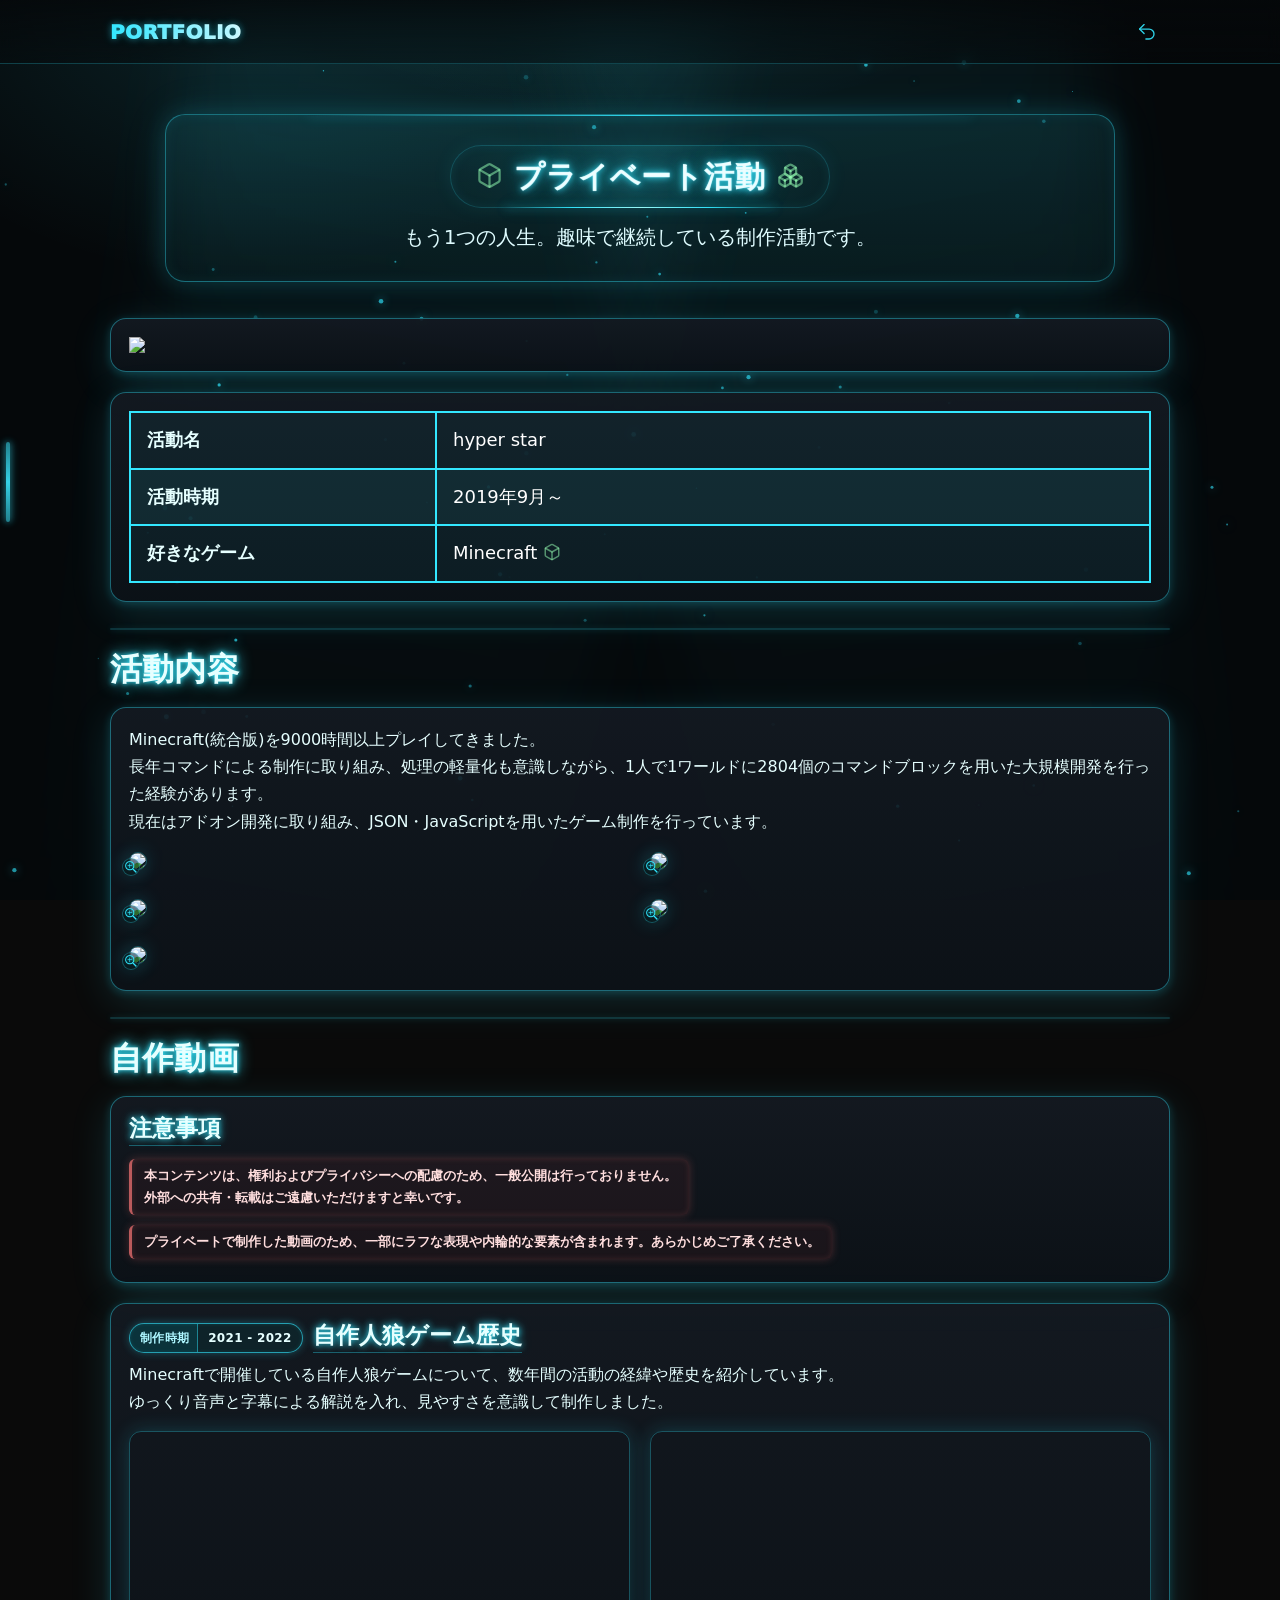
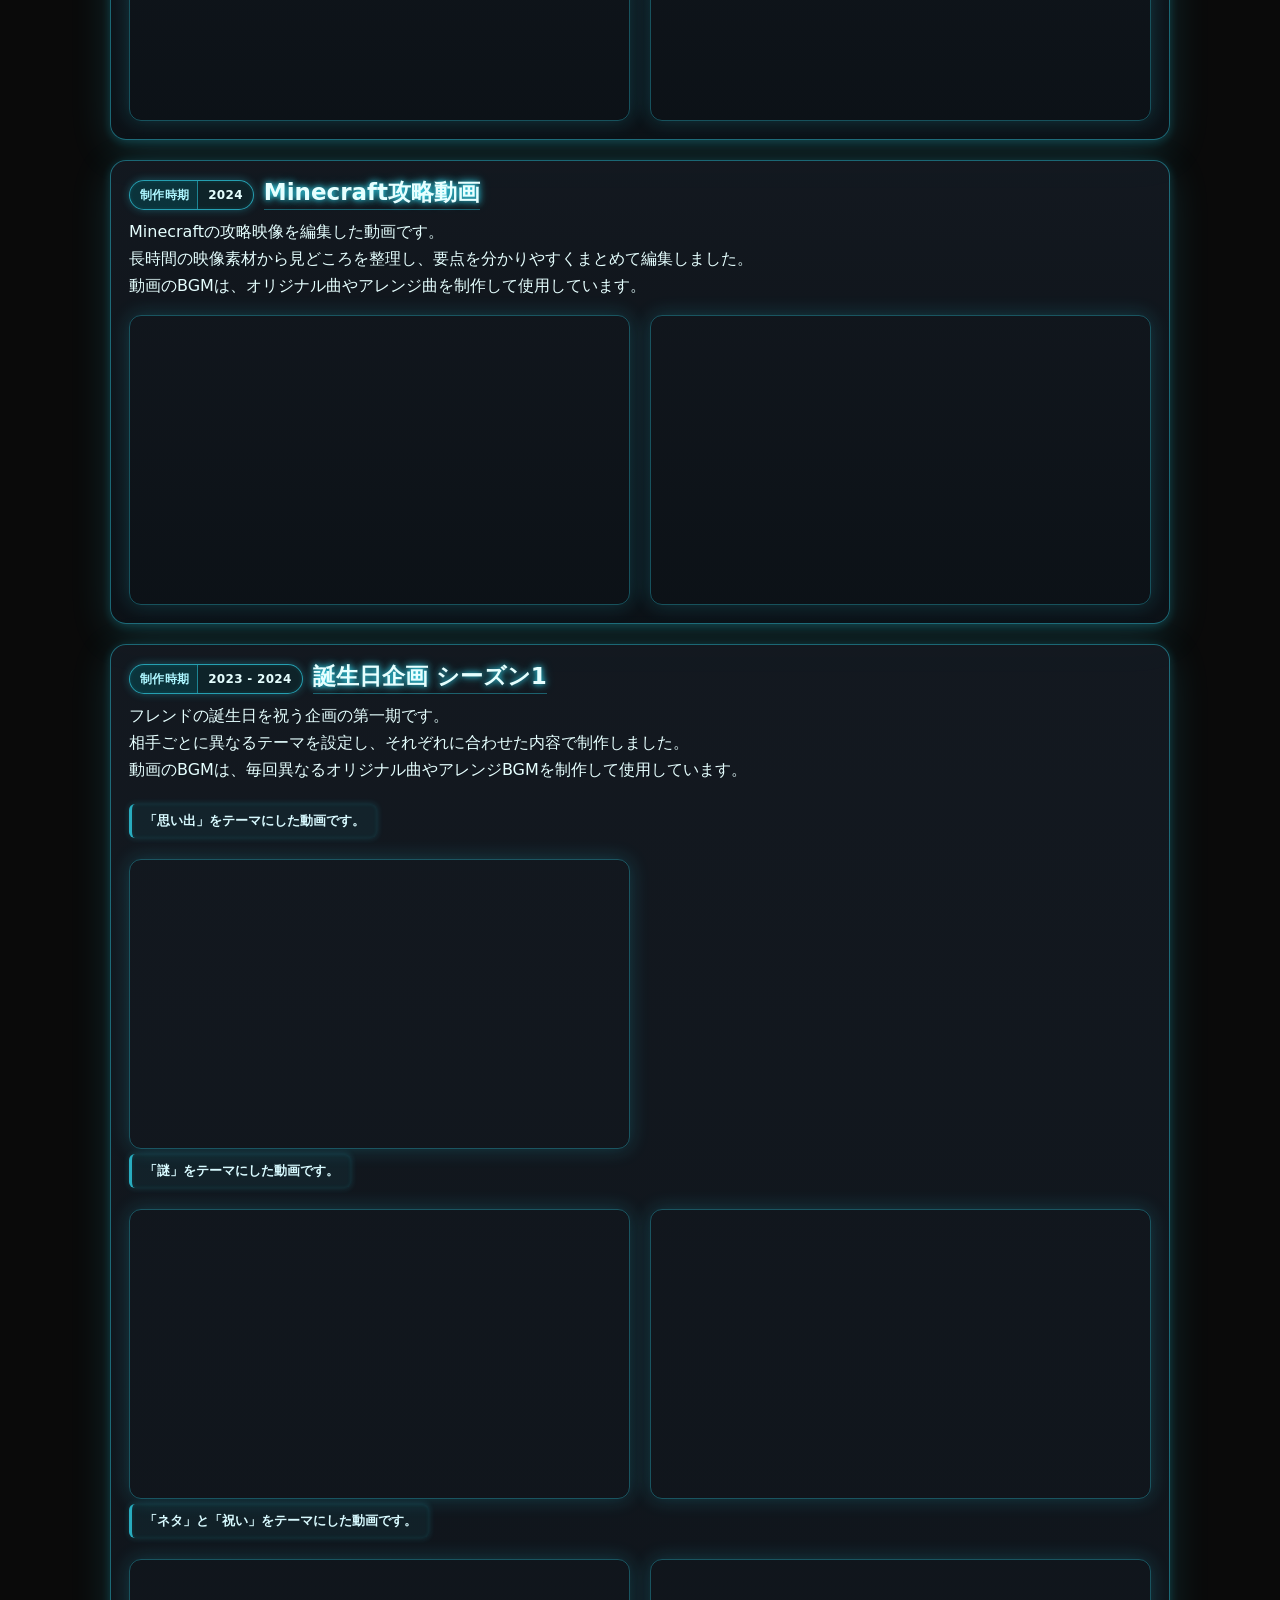
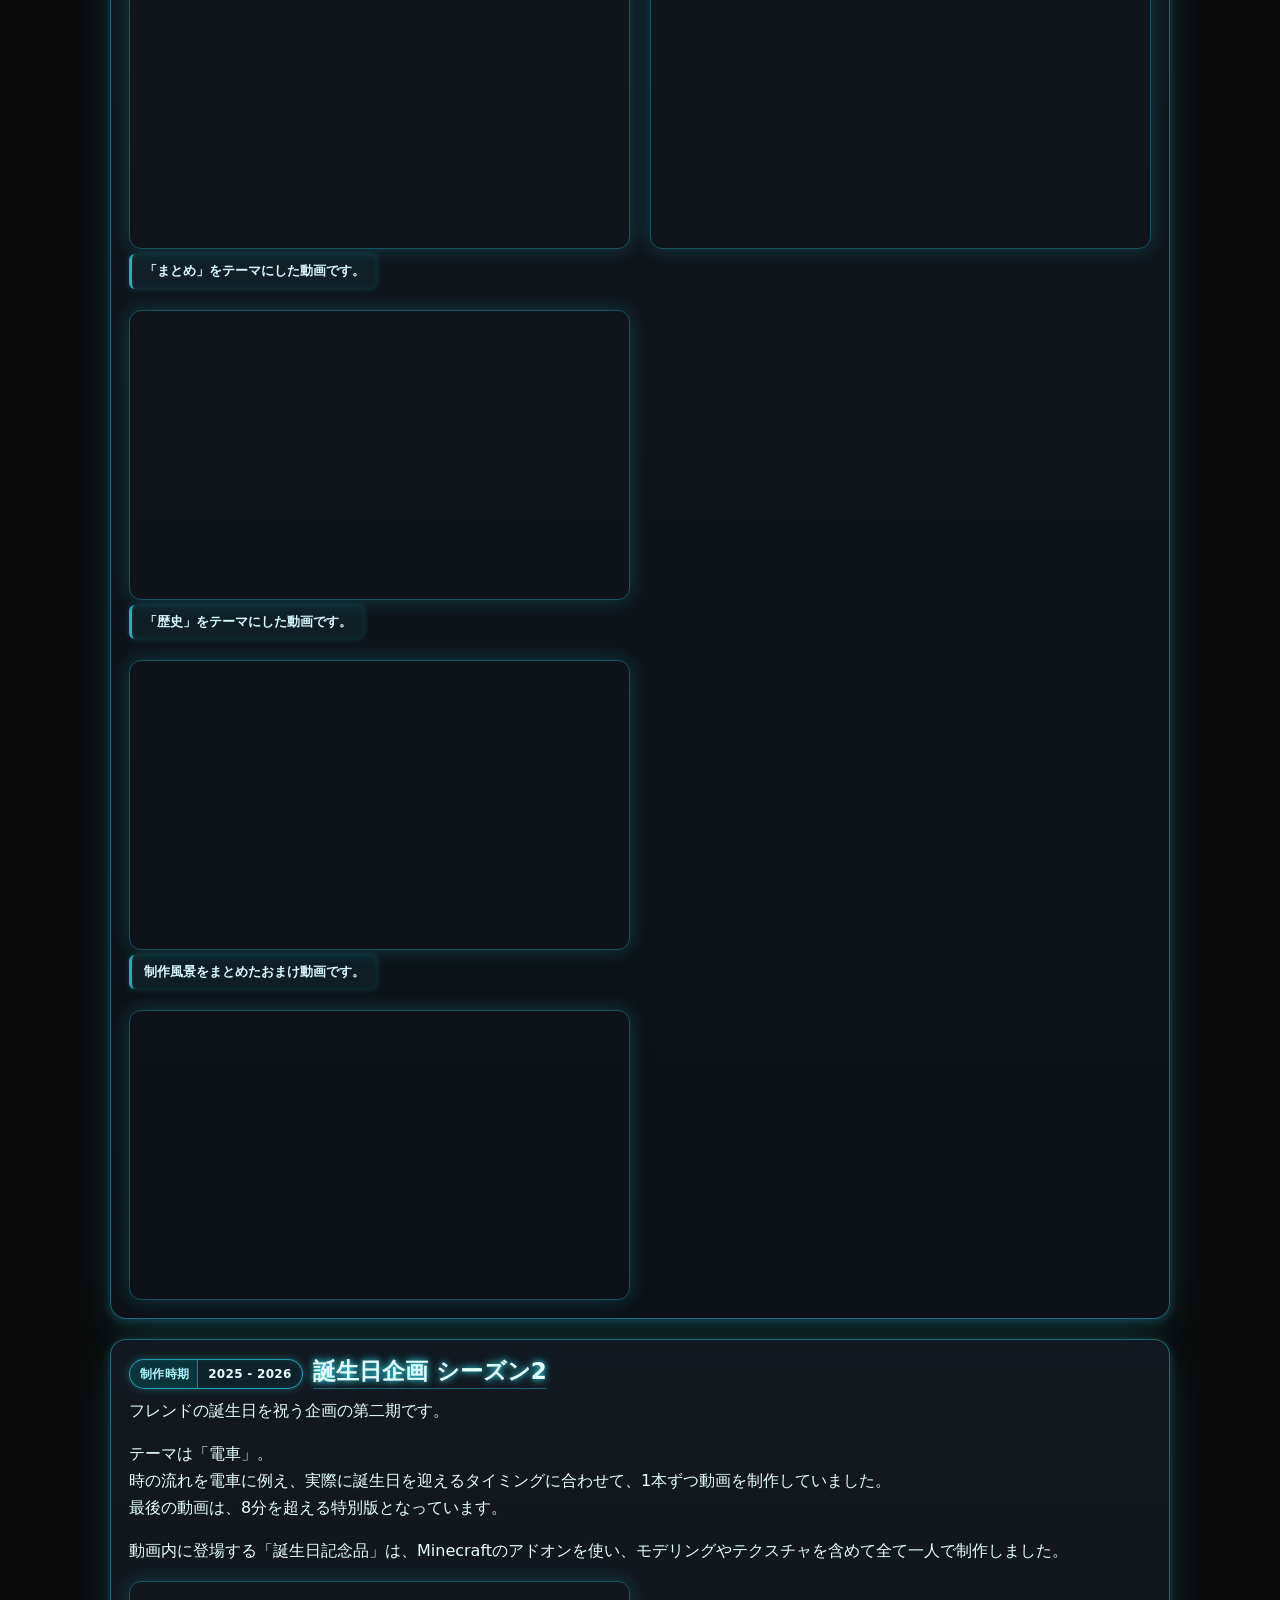
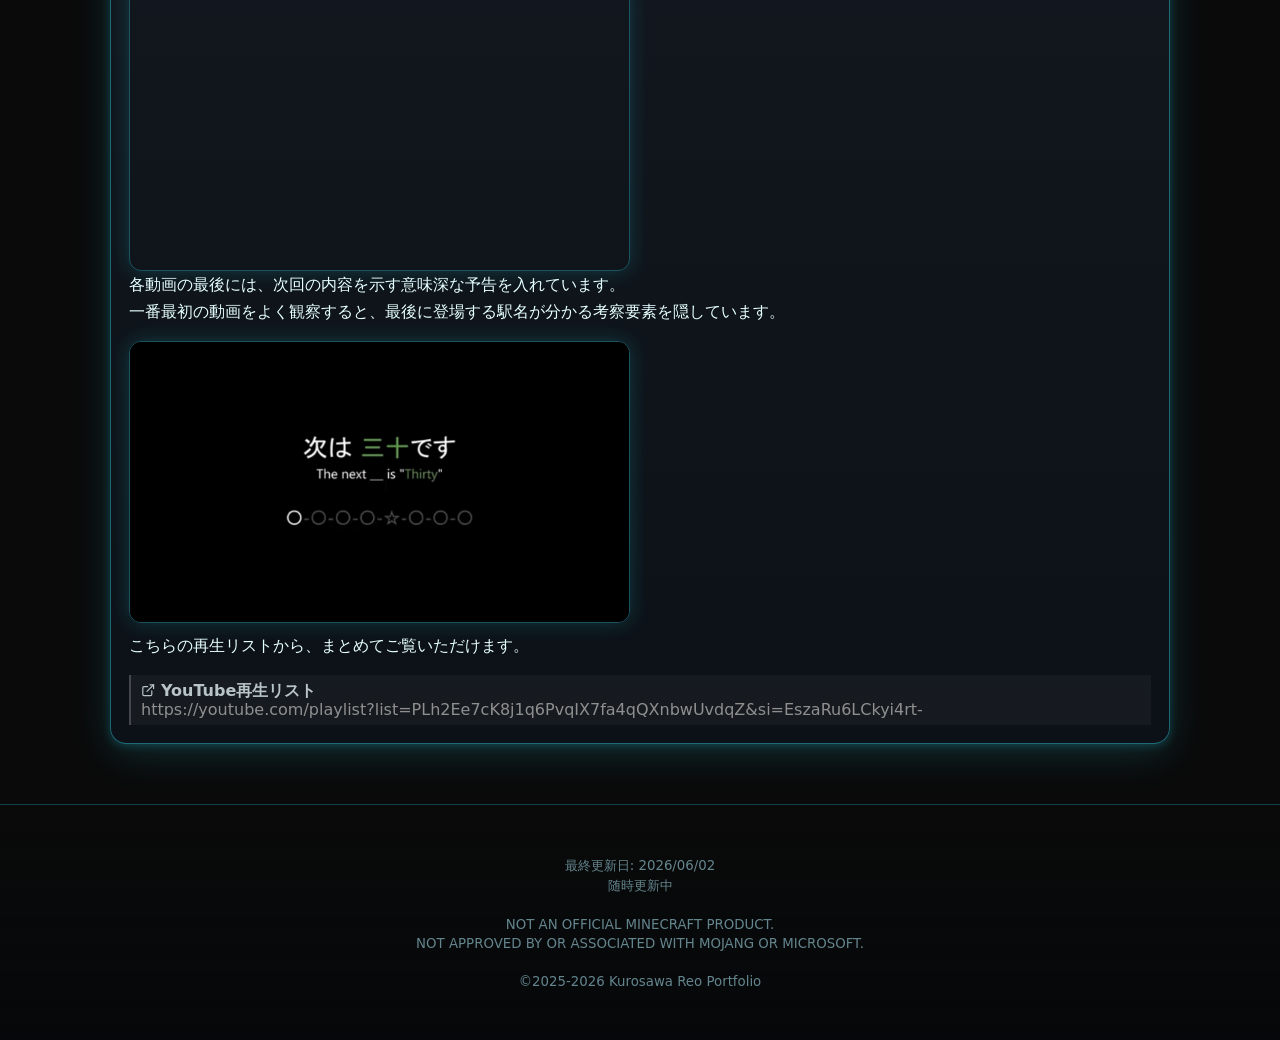
==== commit dab35034: "一部レイアウトの修正や、アニメーションの修正" ====
--- a/pages/activity/net.html
+++ b/pages/activity/net.html
@@ -72,7 +72,7 @@
 
     <section id="contents-overview">
       <!-- トップ説明 -->
-      <div class="desc">
+      <div class="desc kr-anim_fade-in">
         <div class="title">
           <svg xmlns="http://www.w3.org/2000/svg" width="0.9em" height="0.9em" viewBox="0 0 24 24" fill="none" stroke="#96FFB484" stroke-width="2" stroke-linecap="round" stroke-linejoin="round" class="lucide lucide-box-icon lucide-box"><path d="M21 8a2 2 0 0 0-1-1.73l-7-4a2 2 0 0 0-2 0l-7 4A2 2 0 0 0 3 8v8a2 2 0 0 0 1 1.73l7 4a2 2 0 0 0 2 0l7-4A2 2 0 0 0 21 16Z"/><path d="m3.3 7 8.7 5 8.7-5"/><path d="M12 22V12"/></svg>
           プライベート活動
@@ -83,13 +83,13 @@
         </div>
       </div>
       <!-- 画像 -->
-      <div class="panel">
+      <div class="panel kr-anim_fade-in">
         <span id="img-slider">
           <img src="../../img/activity/net/card_image.webp" class="kr-layout_center-img">        
         </span>
       </div>
       <!-- 表 -->
-      <div class="panel">
+      <div class="panel kr-anim_fade-in">
         <table class="info-table">
           <tr>
             <td>活動名</td>
@@ -115,46 +115,49 @@
     <div class="neon-line"></div> <!-- グラデーション線 -->
 
     <section id="contents-details">
-      <div class="fade-in">
-        <h2 class="h2 neon">活動内容</h2>
-
-        <div class="panel">
-          <p>
-            Minecraft(統合版)を9000時間以上プレイしてきました。<br>
-            長年コマンドによる制作に取り組み、処理の軽量化も意識しながら、1人で1ワールドに2804個のコマンドブロックを用いた大規模開発を行った経験があります。<br>
-            現在はアドオン開発に取り組み、JSON・JavaScriptを用いたゲーム制作を行っています。
-          </p>
-          <div class="kr-layout_grid">
-            <div>
-              <a href="../../img/activity/net/jinrou_1st.webp" data-lightbox="main" class="zoom-icon-parent">
-                <img src="../../img/activity/net/jinrou_1st.webp" class="panel-img">
-                <img src="../../img/zoom-icon.webp" class="zoom-icon">
-              </a>
-            </div>
-            <div>
-              <a href="../../img/activity/net/jinrou_2nd.webp" data-lightbox="main" class="zoom-icon-parent">
-                <img src="../../img/activity/net/jinrou_2nd.webp" class="panel-img">
-                <img src="../../img/zoom-icon.webp" class="zoom-icon">
-              </a>
-            </div>
-            <div>
-              <a href="../../img/activity/net/jinrou_3rd.webp" data-lightbox="main" class="zoom-icon-parent">
-                <img src="../../img/activity/net/jinrou_3rd.webp" class="panel-img">
-                <img src="../../img/zoom-icon.webp" class="zoom-icon">
-              </a>
-            </div>
-            <div>
-              <a href="../../img/activity/net/jinrou_4th.webp" data-lightbox="main" class="zoom-icon-parent">
-                <img src="../../img/activity/net/jinrou_4th.webp" class="panel-img">
-                <img src="../../img/zoom-icon.webp" class="zoom-icon">
-              </a>
-            </div>
-            <div>
-              <a href="../../img/activity/net/jinrou_5th.webp" data-lightbox="main" class="zoom-icon-parent">
-                <img src="../../img/activity/net/jinrou_5th.webp" class="panel-img">
-                <img src="../../img/zoom-icon.webp" class="zoom-icon">
-              </a>
-            </div>
+      <!-- sectionタイトル -->
+      <div class="section-title">
+        <h2 class="text kr-anim_fade-in-left">
+          活動内容
+        </h2>
+      </div>
+
+      <div class="panel kr-anim_fade-in">
+        <p>
+          Minecraft(統合版)を9000時間以上プレイしてきました。<br>
+          長年コマンドによる制作に取り組み、処理の軽量化も意識しながら、1人で1ワールドに2804個のコマンドブロックを用いた大規模開発を行った経験があります。<br>
+          現在はアドオン開発に取り組み、JSON・JavaScriptを用いたゲーム制作を行っています。
+        </p>
+        <div class="kr-layout_grid">
+          <div>
+            <a href="../../img/activity/net/jinrou_1st.webp" data-lightbox="main" class="zoom-icon-parent">
+              <img src="../../img/activity/net/jinrou_1st.webp" class="panel-img">
+              <img src="../../img/zoom-icon.webp" class="zoom-icon">
+            </a>
+          </div>
+          <div>
+            <a href="../../img/activity/net/jinrou_2nd.webp" data-lightbox="main" class="zoom-icon-parent">
+              <img src="../../img/activity/net/jinrou_2nd.webp" class="panel-img">
+              <img src="../../img/zoom-icon.webp" class="zoom-icon">
+            </a>
+          </div>
+          <div>
+            <a href="../../img/activity/net/jinrou_3rd.webp" data-lightbox="main" class="zoom-icon-parent">
+              <img src="../../img/activity/net/jinrou_3rd.webp" class="panel-img">
+              <img src="../../img/zoom-icon.webp" class="zoom-icon">
+            </a>
+          </div>
+          <div>
+            <a href="../../img/activity/net/jinrou_4th.webp" data-lightbox="main" class="zoom-icon-parent">
+              <img src="../../img/activity/net/jinrou_4th.webp" class="panel-img">
+              <img src="../../img/zoom-icon.webp" class="zoom-icon">
+            </a>
+          </div>
+          <div>
+            <a href="../../img/activity/net/jinrou_5th.webp" data-lightbox="main" class="zoom-icon-parent">
+              <img src="../../img/activity/net/jinrou_5th.webp" class="panel-img">
+              <img src="../../img/zoom-icon.webp" class="zoom-icon">
+            </a>
           </div>
         </div>
       </div>
@@ -163,279 +166,282 @@
     <div class="neon-line"></div> <!-- グラデーション線 -->
 
     <section id="contents-movie">
-      <div class="fade-in">
-        <h2 class="h2 neon">自作動画</h2>
-
-        <div class="panel">
-          <div class="title-row">
-            <b class="title">注意事項</b>
-          </div>
-          <p>
-            <span class="notice-text">
-              本コンテンツは、権利およびプライバシーへの配慮のため、一般公開は行っておりません。<br>
-              外部への共有・転載はご遠慮いただけますと幸いです。
-            </span><br>
-            <span class="notice-text">プライベートで制作した動画のため、一部にラフな表現や内輪的な要素が含まれます。あらかじめご了承ください。</span>
-          </p>
-        </div>
-
-        <div class="panel">
-          <div class="title-row">
-            <span class="badge">
-              <span class="badge-label">制作時期</span>
-              <span class="badge-value">2021 - 2022</span>
-            </span>
-            <b class="title">自作人狼ゲーム歴史</b>
-          </div>
-          <p>
-            Minecraftで開催している自作人狼ゲームについて、数年間の活動の経緯や歴史を紹介しています。<br>
-            ゆっくり音声と字幕による解説を入れ、見やすさを意識して制作しました。
-          </p>
-          <div class="kr-layout_grid">
-            <div>
-              <iframe
-                src="https://www.youtube.com/embed/bmi6wSNvr9E"
-                width="100%"
-                frameborder="0"
-                allow="autoplay; encrypted-media"
-                allowfullscreen
-                class="kr-layout_center-iframe panel-img"
-              ></iframe>
-            </div>
-            <div>
-              <iframe
-                src="https://www.youtube.com/embed/29SZT_4Nr8U"
-                width="100%"
-                frameborder="0"
-                allow="autoplay; encrypted-media"
-                allowfullscreen
-                class="kr-layout_center-iframe panel-img"
-              ></iframe>
-            </div>
-          </div>
-        </div>
-
-        <div class="panel">
-          <div class="title-row">
-            <span class="badge">
-              <span class="badge-label">制作時期</span>
-              <span class="badge-value">2024</span>
-            </span>
-            <b class="title">Minecraft攻略動画</b>
-          </div>
-          <p>
-            Minecraftの攻略映像を編集した動画です。<br>
-            長時間の映像素材から見どころを整理し、要点を分かりやすくまとめて編集しました。<br>
-            動画のBGMは、オリジナル曲やアレンジ曲を制作して使用しています。
-          </p>
-          <div class="kr-layout_grid">
-            <div>
-              <iframe
-                src="https://www.youtube.com/embed/4IDrnTdk8Bs"
-                width="100%"
-                frameborder="0"
-                allow="autoplay; encrypted-media"
-                allowfullscreen
-                class="kr-layout_center-iframe panel-img"
-              ></iframe>
-            </div>
-            <div>
-              <iframe
-                src="https://www.youtube.com/embed/XWPxBHGRonY"
-                width="100%"
-                frameborder="0"
-                allow="autoplay; encrypted-media"
-                allowfullscreen
-                class="kr-layout_center-iframe panel-img"
-              ></iframe>
-            </div>
-          </div>
-        </div>
-
-        <div class="panel">
-          <div class="title-row">
-            <span class="badge">
-              <span class="badge-label">制作時期</span>
-              <span class="badge-value">2023 - 2024</span>
-            </span>
-            <b class="title">誕生日企画 シーズン1</b>
-          </div>
-          <p>
-            フレンドの誕生日を祝う企画の第一期です。<br>
-            相手ごとに異なるテーマを設定し、それぞれに合わせた内容で制作しました。<br>
-            動画のBGMは、毎回異なるオリジナル曲やアレンジBGMを制作して使用しています。
-          </p>
-          
-          <p>
-            <span class="info-text">「思い出」をテーマにした動画です。</span>
-          </p>
-          <div class="kr-layout_grid">
-            <div>
-              <iframe
-                src="https://www.youtube.com/embed/D3kbTn1jOvk"
-                width="100%"
-                frameborder="0"
-                allow="autoplay; encrypted-media"
-                allowfullscreen
-                class="kr-layout_center-iframe panel-img"
-              ></iframe>
-            </div>
-          </div>
-
-          <p>
-            <span class="info-text">「謎」をテーマにした動画です。</span>
-          </p>
-          <div class="kr-layout_grid">
-            <div>
-              <iframe
-                src="https://www.youtube.com/embed/hFufBw-yfvI"
-                width="100%"
-                frameborder="0"
-                allow="autoplay; encrypted-media"
-                allowfullscreen
-                class="kr-layout_center-iframe panel-img"
-              ></iframe>
-            </div>
-            <div>
-              <iframe
-                src="https://www.youtube.com/embed/gntUV2rQzo0"
-                width="100%"
-                frameborder="0"
-                allow="autoplay; encrypted-media"
-                allowfullscreen
-                class="kr-layout_center-iframe panel-img"
-              ></iframe>
-            </div>
-          </div>
-
-          <p>
-            <span class="info-text">「ネタ」と「祝い」をテーマにした動画です。</span>
-          </p>
-          <div class="kr-layout_grid">
-            <div>
-              <iframe
-                src="https://www.youtube.com/embed/6WctRXFcYh8"
-                width="100%"
-                frameborder="0"
-                allow="autoplay; encrypted-media"
-                allowfullscreen
-                class="kr-layout_center-iframe panel-img"
-              ></iframe>
-            </div>
-            <div>
-              <iframe
-                src="https://www.youtube.com/embed/OA0rGvKp-Zk"
-                width="100%"
-                frameborder="0"
-                allow="autoplay; encrypted-media"
-                allowfullscreen
-                class="kr-layout_center-iframe panel-img"
-              ></iframe>
-            </div>
-          </div>
-
-          <p>
-            <span class="info-text">「まとめ」をテーマにした動画です。</span>
-          </p>
-          <div class="kr-layout_grid">
-            <div>
-              <iframe
-                src="https://www.youtube.com/embed/BiQUywBy6tY"
-                width="100%"
-                frameborder="0"
-                allow="autoplay; encrypted-media"
-                allowfullscreen
-                class="kr-layout_center-iframe panel-img"
-              ></iframe>
-            </div>
-          </div>
-
-          <p>
-            <span class="info-text">「歴史」をテーマにした動画です。</span>
-          </p>
-          <div class="kr-layout_grid">
-            <div>
-              <iframe
-                src="https://www.youtube.com/embed/0xwXApO9k0U"
-                width="100%"
-                frameborder="0"
-                allow="autoplay; encrypted-media"
-                allowfullscreen
-                class="kr-layout_center-iframe panel-img"
-              ></iframe>
-            </div>
-          </div>
-
-          <p>
-            <span class="info-text">制作風景をまとめたおまけ動画です。</span>
-          </p>
-          <div class="kr-layout_grid">
-            <div>
-              <iframe
-                src="https://www.youtube.com/embed/o6feJDklSq4"
-                width="100%"
-                frameborder="0"
-                allow="autoplay; encrypted-media"
-                allowfullscreen
-                class="kr-layout_center-iframe panel-img"
-              ></iframe>
-            </div>
-          </div>
-        </div>
-
-        <div class="panel">
-          <div class="title-row">
-            <span class="badge">
-              <span class="badge-label">制作時期</span>
-              <span class="badge-value">2025 - 2026</span>
-            </span>
-            <b class="title">誕生日企画 シーズン2</b>
-          </div>
-          <p>
-            フレンドの誕生日を祝う企画の第二期です。
-          </p>
-          <p>
-            テーマは「電車」。<br>
-            時の流れを電車に例え、実際に誕生日を迎えるタイミングに合わせて、1本ずつ動画を制作していました。<br>
-            最後の動画は、8分を超える特別版となっています。
-          </p>
-          <p>
-            動画内に登場する「誕生日記念品」は、Minecraftのアドオンを使い、モデリングやテクスチャを含めて全て一人で制作しました。
-          </p>
-          <div class="kr-layout_grid">
-            <div>
-              <iframe
-                src="https://www.youtube.com/embed/oeSA9s_FJp8"
-                width="100%"
-                frameborder="0"
-                allow="autoplay; encrypted-media"
-                allowfullscreen
-                class="kr-layout_center-iframe panel-img"
-              ></iframe>
-            </div>
-          </div>
-          <p>
-            各動画の最後には、次回の内容を示す意味深な予告を入れています。<br>
-            一番最初の動画をよく観察すると、最後に登場する駅名が分かる考察要素を隠しています。
-          </p>
-          <div class="kr-layout_grid">
-            <div>
-              <img src="../../img/activity/net/train_notice.webp" class="panel-img">
-            </div>
-          </div>
-          <p>
-            こちらの再生リストから、まとめてご覧いただけます。
-          </p>
-          <!-- 参考リンク -->
-          <div class="ref-box">
-            <span class="ref-label">
-              <svg xmlns="http://www.w3.org/2000/svg" width="0.9em" height="0.9em" viewBox="0 0 24 24" fill="none" stroke="#b8c4c7" stroke-width="2" stroke-linecap="round" stroke-linejoin="round" class="lucide lucide-external-link-icon lucide-external-link"><path d="M15 3h6v6"/><path d="M10 14 21 3"/><path d="M18 13v6a2 2 0 0 1-2 2H5a2 2 0 0 1-2-2V8a2 2 0 0 1 2-2h6"/></svg>
-              YouTube再生リスト
-            </span>
-            <a href="https://youtube.com/playlist?list=PLh2Ee7cK8j1q6PvqIX7fa4qQXnbwUvdqZ&si=EszaRu6LCkyi4rt-" target="_blank">
-              https://youtube.com/playlist?list=PLh2Ee7cK8j1q6PvqIX7fa4qQXnbwUvdqZ&si=EszaRu6LCkyi4rt-
-            </a>
-          </div>
+      <!-- sectionタイトル -->
+      <div class="section-title">
+        <h2 class="text kr-anim_fade-in-left">
+          自作動画
+        </h2>
+      </div>
+
+      <div class="panel kr-anim_fade-in">
+        <div class="title-row">
+          <b class="title">注意事項</b>
+        </div>
+        <p>
+          <span class="notice-text">
+            本コンテンツは、権利およびプライバシーへの配慮のため、一般公開は行っておりません。<br>
+            外部への共有・転載はご遠慮いただけますと幸いです。
+          </span><br>
+          <span class="notice-text">プライベートで制作した動画のため、一部にラフな表現や内輪的な要素が含まれます。あらかじめご了承ください。</span>
+        </p>
+      </div>
+
+      <div class="panel kr-anim_fade-in">
+        <div class="title-row">
+          <span class="badge">
+            <span class="badge-label">制作時期</span>
+            <span class="badge-value">2021 - 2022</span>
+          </span>
+          <b class="title">自作人狼ゲーム歴史</b>
+        </div>
+        <p>
+          Minecraftで開催している自作人狼ゲームについて、数年間の活動の経緯や歴史を紹介しています。<br>
+          ゆっくり音声と字幕による解説を入れ、見やすさを意識して制作しました。
+        </p>
+        <div class="kr-layout_grid">
+          <div>
+            <iframe
+              src="https://www.youtube.com/embed/bmi6wSNvr9E"
+              width="100%"
+              frameborder="0"
+              allow="autoplay; encrypted-media"
+              allowfullscreen
+              class="kr-layout_center-iframe panel-img"
+            ></iframe>
+          </div>
+          <div>
+            <iframe
+              src="https://www.youtube.com/embed/29SZT_4Nr8U"
+              width="100%"
+              frameborder="0"
+              allow="autoplay; encrypted-media"
+              allowfullscreen
+              class="kr-layout_center-iframe panel-img"
+            ></iframe>
+          </div>
+        </div>
+      </div>
+
+      <div class="panel kr-anim_fade-in">
+        <div class="title-row">
+          <span class="badge">
+            <span class="badge-label">制作時期</span>
+            <span class="badge-value">2024</span>
+          </span>
+          <b class="title">Minecraft攻略動画</b>
+        </div>
+        <p>
+          Minecraftの攻略映像を編集した動画です。<br>
+          長時間の映像素材から見どころを整理し、要点を分かりやすくまとめて編集しました。<br>
+          動画のBGMは、オリジナル曲やアレンジ曲を制作して使用しています。
+        </p>
+        <div class="kr-layout_grid">
+          <div>
+            <iframe
+              src="https://www.youtube.com/embed/4IDrnTdk8Bs"
+              width="100%"
+              frameborder="0"
+              allow="autoplay; encrypted-media"
+              allowfullscreen
+              class="kr-layout_center-iframe panel-img"
+            ></iframe>
+          </div>
+          <div>
+            <iframe
+              src="https://www.youtube.com/embed/XWPxBHGRonY"
+              width="100%"
+              frameborder="0"
+              allow="autoplay; encrypted-media"
+              allowfullscreen
+              class="kr-layout_center-iframe panel-img"
+            ></iframe>
+          </div>
+        </div>
+      </div>
+
+      <div class="panel kr-anim_fade-in">
+        <div class="title-row">
+          <span class="badge">
+            <span class="badge-label">制作時期</span>
+            <span class="badge-value">2023 - 2024</span>
+          </span>
+          <b class="title">誕生日企画 シーズン1</b>
+        </div>
+        <p>
+          フレンドの誕生日を祝う企画の第一期です。<br>
+          相手ごとに異なるテーマを設定し、それぞれに合わせた内容で制作しました。<br>
+          動画のBGMは、毎回異なるオリジナル曲やアレンジBGMを制作して使用しています。
+        </p>
+        
+        <p>
+          <span class="info-text">「思い出」をテーマにした動画です。</span>
+        </p>
+        <div class="kr-layout_grid">
+          <div>
+            <iframe
+              src="https://www.youtube.com/embed/D3kbTn1jOvk"
+              width="100%"
+              frameborder="0"
+              allow="autoplay; encrypted-media"
+              allowfullscreen
+              class="kr-layout_center-iframe panel-img"
+            ></iframe>
+          </div>
+        </div>
+
+        <p>
+          <span class="info-text">「謎」をテーマにした動画です。</span>
+        </p>
+        <div class="kr-layout_grid">
+          <div>
+            <iframe
+              src="https://www.youtube.com/embed/hFufBw-yfvI"
+              width="100%"
+              frameborder="0"
+              allow="autoplay; encrypted-media"
+              allowfullscreen
+              class="kr-layout_center-iframe panel-img"
+            ></iframe>
+          </div>
+          <div>
+            <iframe
+              src="https://www.youtube.com/embed/gntUV2rQzo0"
+              width="100%"
+              frameborder="0"
+              allow="autoplay; encrypted-media"
+              allowfullscreen
+              class="kr-layout_center-iframe panel-img"
+            ></iframe>
+          </div>
+        </div>
+
+        <p>
+          <span class="info-text">「ネタ」と「祝い」をテーマにした動画です。</span>
+        </p>
+        <div class="kr-layout_grid">
+          <div>
+            <iframe
+              src="https://www.youtube.com/embed/6WctRXFcYh8"
+              width="100%"
+              frameborder="0"
+              allow="autoplay; encrypted-media"
+              allowfullscreen
+              class="kr-layout_center-iframe panel-img"
+            ></iframe>
+          </div>
+          <div>
+            <iframe
+              src="https://www.youtube.com/embed/OA0rGvKp-Zk"
+              width="100%"
+              frameborder="0"
+              allow="autoplay; encrypted-media"
+              allowfullscreen
+              class="kr-layout_center-iframe panel-img"
+            ></iframe>
+          </div>
+        </div>
+
+        <p>
+          <span class="info-text">「まとめ」をテーマにした動画です。</span>
+        </p>
+        <div class="kr-layout_grid">
+          <div>
+            <iframe
+              src="https://www.youtube.com/embed/BiQUywBy6tY"
+              width="100%"
+              frameborder="0"
+              allow="autoplay; encrypted-media"
+              allowfullscreen
+              class="kr-layout_center-iframe panel-img"
+            ></iframe>
+          </div>
+        </div>
+
+        <p>
+          <span class="info-text">「歴史」をテーマにした動画です。</span>
+        </p>
+        <div class="kr-layout_grid">
+          <div>
+            <iframe
+              src="https://www.youtube.com/embed/0xwXApO9k0U"
+              width="100%"
+              frameborder="0"
+              allow="autoplay; encrypted-media"
+              allowfullscreen
+              class="kr-layout_center-iframe panel-img"
+            ></iframe>
+          </div>
+        </div>
+
+        <p>
+          <span class="info-text">制作風景をまとめたおまけ動画です。</span>
+        </p>
+        <div class="kr-layout_grid">
+          <div>
+            <iframe
+              src="https://www.youtube.com/embed/o6feJDklSq4"
+              width="100%"
+              frameborder="0"
+              allow="autoplay; encrypted-media"
+              allowfullscreen
+              class="kr-layout_center-iframe panel-img"
+            ></iframe>
+          </div>
+        </div>
+      </div>
+
+      <div class="panel kr-anim_fade-in">
+        <div class="title-row">
+          <span class="badge">
+            <span class="badge-label">制作時期</span>
+            <span class="badge-value">2025 - 2026</span>
+          </span>
+          <b class="title">誕生日企画 シーズン2</b>
+        </div>
+        <p>
+          フレンドの誕生日を祝う企画の第二期です。
+        </p>
+        <p>
+          テーマは「電車」。<br>
+          時の流れを電車に例え、実際に誕生日を迎えるタイミングに合わせて、1本ずつ動画を制作していました。<br>
+          最後の動画は、8分を超える特別版となっています。
+        </p>
+        <p>
+          動画内に登場する「誕生日記念品」は、Minecraftのアドオンを使い、モデリングやテクスチャを含めて全て一人で制作しました。
+        </p>
+        <div class="kr-layout_grid">
+          <div>
+            <iframe
+              src="https://www.youtube.com/embed/oeSA9s_FJp8"
+              width="100%"
+              frameborder="0"
+              allow="autoplay; encrypted-media"
+              allowfullscreen
+              class="kr-layout_center-iframe panel-img"
+            ></iframe>
+          </div>
+        </div>
+        <p>
+          各動画の最後には、次回の内容を示す意味深な予告を入れています。<br>
+          一番最初の動画をよく観察すると、最後に登場する駅名が分かる考察要素を隠しています。
+        </p>
+        <div class="kr-layout_grid">
+          <div>
+            <img src="../../img/activity/net/train_notice.webp" class="panel-img">
+          </div>
+        </div>
+        <p>
+          こちらの再生リストから、まとめてご覧いただけます。
+        </p>
+        <!-- 参考リンク -->
+        <div class="ref-box">
+          <span class="ref-label">
+            <svg xmlns="http://www.w3.org/2000/svg" width="0.9em" height="0.9em" viewBox="0 0 24 24" fill="none" stroke="#b8c4c7" stroke-width="2" stroke-linecap="round" stroke-linejoin="round" class="lucide lucide-external-link-icon lucide-external-link"><path d="M15 3h6v6"/><path d="M10 14 21 3"/><path d="M18 13v6a2 2 0 0 1-2 2H5a2 2 0 0 1-2-2V8a2 2 0 0 1 2-2h6"/></svg>
+            YouTube再生リスト
+          </span>
+          <a href="https://youtube.com/playlist?list=PLh2Ee7cK8j1q6PvqIX7fa4qQXnbwUvdqZ&si=EszaRu6LCkyi4rt-" target="_blank">
+            https://youtube.com/playlist?list=PLh2Ee7cK8j1q6PvqIX7fa4qQXnbwUvdqZ&si=EszaRu6LCkyi4rt-
+          </a>
         </div>
       </div>
     </section>
@@ -448,7 +454,7 @@
   <!-- フッター -->
   <footer>
     <small>
-      最終更新日: 2026/06/01<br>
+      最終更新日: 2026/06/02<br>
       随時更新中<br>
       <br>
       <!-- Minecraft表記 -->
@@ -461,6 +467,7 @@
   </footer>
 
   <!-- jsファイル -->
+  <script src="../../plugins/KrLib_html/kr_common.js"></script>
   <script src="../../js/common.js"></script>
   <script src="../../js/details_page.js"></script>
 
--- a/plugins/KrLib_html/kr_common.css
+++ b/plugins/KrLib_html/kr_common.css
@@ -1,6 +1,6 @@
 /*
   - kr_common.css - (HTML)
-  ver.2026/05/20
+  ver.2026/06/02
 
   汎用的に使えるデザインやレイアウトの設定。
 */
@@ -98,3 +98,90 @@
   height: 100%;       /* 横幅に縦幅を合わせる */
   aspect-ratio: 16/9; /* アスペクト比 */
 }
+
+/* =============================== 
+  [アニメーション]
+================================ */
+/* 通常フェードイン */
+.kr-anim_fade-in,
+.kr-anim_fade-in-left,
+.kr-anim_fade-in-right {
+  opacity: 0;
+
+  transition:
+    opacity 0.8s ease-out,
+    transform 0.8s ease-out;
+
+  will-change: opacity, transform;
+}
+.kr-anim_fade-in-left {
+  transform: translateX(-40px);
+}
+.kr-anim_fade-in-right {
+  transform: translateX(40px);
+}
+.kr-anim_fade-in-up {
+  transform: translateY(30px);
+}
+
+.kr-anim_fade-in.anim-show,
+.kr-anim_fade-in-left.anim-show,
+.kr-anim_fade-in-right.anim-show,
+.kr-anim_fade-in-up.anim-show {
+  opacity: 1;
+  transform: translate(0, 0);
+}
+
+/* 連続出現 */
+.kr-anim_fade-in-stagger {
+  opacity: 0;
+  transform: translateY(30px);
+
+  transition:
+    opacity .7s ease,
+    transform .7s ease;
+}
+.kr-anim_fade-in-stagger.anim-show {
+  opacity: 1;
+  transform: translateY(0);
+}
+
+/* ポップ */
+.kr-anim_fade-in-pop {
+  opacity: 0;
+
+  transform:
+    perspective(1000px)
+    rotateX(12deg)
+    translateY(20px)
+    scale(.95);
+
+  filter: blur(8px);
+
+  transition:
+    transform .85s cubic-bezier(.22,1,.36,1),
+    opacity .85s ease,
+    filter .85s ease;
+}
+.kr-anim_fade-in-pop.anim-show {
+  opacity: 1;
+
+  transform:
+    perspective(1000px)
+    rotateX(0)
+    translateY(0)
+    scale(1);
+
+  filter: blur(0);
+}
+
+/* アニメーション遅延 */
+.kr-anim_delay-1 {
+  transition-delay: 0.1s;
+}
+.kr-anim_delay-2 {
+  transition-delay: 0.2s;
+}
+.kr-anim_delay-3 {
+  transition-delay: 0.3s;
+}
--- a/css/common.css
+++ b/css/common.css
@@ -25,6 +25,7 @@
   --grad: linear-gradient(135deg, var(--primary) 0%, #5bffef 40%, #7bf2ff 100%);
   --ui-scale: clamp(12px, 2.2vw, 18px);
   --panel-back: linear-gradient(180deg, rgba(20,26,34,0.9), rgba(12,18,24,0.9));
+  --panel-text-size: clamp(14px, 2vw, 16px);
 
   /* レイヤー */
   --z-bg     : -2;
@@ -60,15 +61,14 @@
 }
 
 .h2 {
-  font-size: clamp(24px, 4.5vw, 32px); 
-  font-weight: 900; 
+  font-size: clamp(24px, 4.5vw, 32px);
+  font-weight: 900;
+  letter-spacing: 0.2px;
+
+  display: inline-block;
+  position: relative;
+
   margin: 0 0 14px;
-  letter-spacing: 0.2px; 
-  display: inline-block; 
-  position: relative;
-}
-.h2 + p {
-  margin-top: 0px;
 }
 
 /* imgタグ全て */
@@ -84,14 +84,6 @@
   flex-shrink: 0;
 }
 
-/* ネオンテキストの発光 */
-.neon {
-  color: var(--ink);
-  text-shadow:
-    0 0 5px var(--primary),
-    0 0 15px var(--primary);
-}
-
 .btn {
   position: relative; border: none; border-radius: 999px; padding: 12px 18px; cursor: pointer;
   font-weight: 800; letter-spacing: 0.3px; transition: 200ms ease; isolation: isolate;
@@ -192,7 +184,7 @@
   padding: 18px;
   box-shadow: var(--shadow);
 
-  font-size: clamp(14px, 2vw, 16px);
+  font-size: var(--panel-text-size);
   line-height: 1.7;
   
   margin-bottom: 20px; /* ← これで間隔 */
@@ -300,6 +292,40 @@
 }
 
 /* ===============================
+  セクションタイトル
+================================ */
+.section-title {
+  display: flex;
+  flex-direction: column;
+  gap: 6px;
+
+  margin-bottom: 15px;
+}
+
+.section-title .text { 
+  font-size: clamp(24px, 4.5vw, 32px);
+  font-weight: 900;
+  letter-spacing: 0.2px;
+
+  display: inline-flex;
+  align-items: center;
+  gap: 0.35em;
+
+  margin: 0;
+  position: relative;
+
+  color: var(--ink);
+
+  text-shadow:
+    0 0 5px var(--primary),
+    0 0 15px var(--primary);
+}
+
+.section-title p {
+  margin: 0;
+}
+
+/* ===============================
   ▼ 言語楕円  ▼
 ================================ */
 .pillbar { 
@@ -333,23 +359,30 @@
 }
 /* プラチナカラー */
 .pill.platinum {
-  border: 1px solid rgba(180, 227, 255, 0.55);
+  position: relative;
+
+  border: 1px solid rgba(215, 245, 255, 0.85);
 
   background:
-    /* 水色の反射 */
     linear-gradient(
       135deg,
-      rgba(140, 225, 255, 0.30),
-      rgba(210, 245, 255, 0.18),
-      rgba(170, 215, 240, 0.12)
+      rgba(140, 225, 255, 0.36),
+      rgba(210, 245, 255, 0.22),
+      rgba(170, 215, 240, 0.16)
     );
 
   color: #f3fbff;
 
   box-shadow:
-    inset 0 0 0 1px rgba(255,255,255,0.08),
-    0 0 14px rgba(120, 210, 255, 0.22),
-    0 0 28px rgba(80, 170, 255, 0.10);
+    /* 内側ハイライト */
+    inset 0 0 0 1px rgba(255,255,255,0.12),
+
+    /* 外側の輪郭を少し強調 */
+    0 0 0 1px rgba(170,230,255,0.18),
+
+    /* 発光 */
+    0 0 18px rgba(120,210,255,0.30),
+    0 0 34px rgba(80,170,255,0.14);
 }
 
 /* ===============================
@@ -766,27 +799,6 @@
 /* =============================== 
   ▼ 演出 ▼
 ================================ */
-.fade-in {
-  opacity: 0;
-  transition: opacity 0.8s ease-out, transform 0.8s ease-out;
-}
-.fade-in-left {
-  opacity: 0;
-  transform: translateX(-40px); /* 左から */
-  transition: opacity 0.8s ease-out, transform 0.8s ease-out;
-}
-.fade-in-right {
-  opacity: 0;
-  transform: translateX(40px); /* 右から */
-  transition: opacity 0.8s ease-out, transform 0.8s ease-out;
-}
-
-/* 表示時に適用されるクラス */
-.show {
-  opacity: 1;
-  transform: translateX(0) translateY(0);
-}
-
 /* ネオンライン（バランス型） */
 .neon-line {
   position: relative;
--- a/css/details_page.css
+++ b/css/details_page.css
@@ -722,7 +722,7 @@
 .ref-box {
   padding: 6px 10px;
 
-  font-size: 16px;
+  font-size: var(--panel-text-size);
   line-height: 1.2;
 
   color: #aaaaaa;
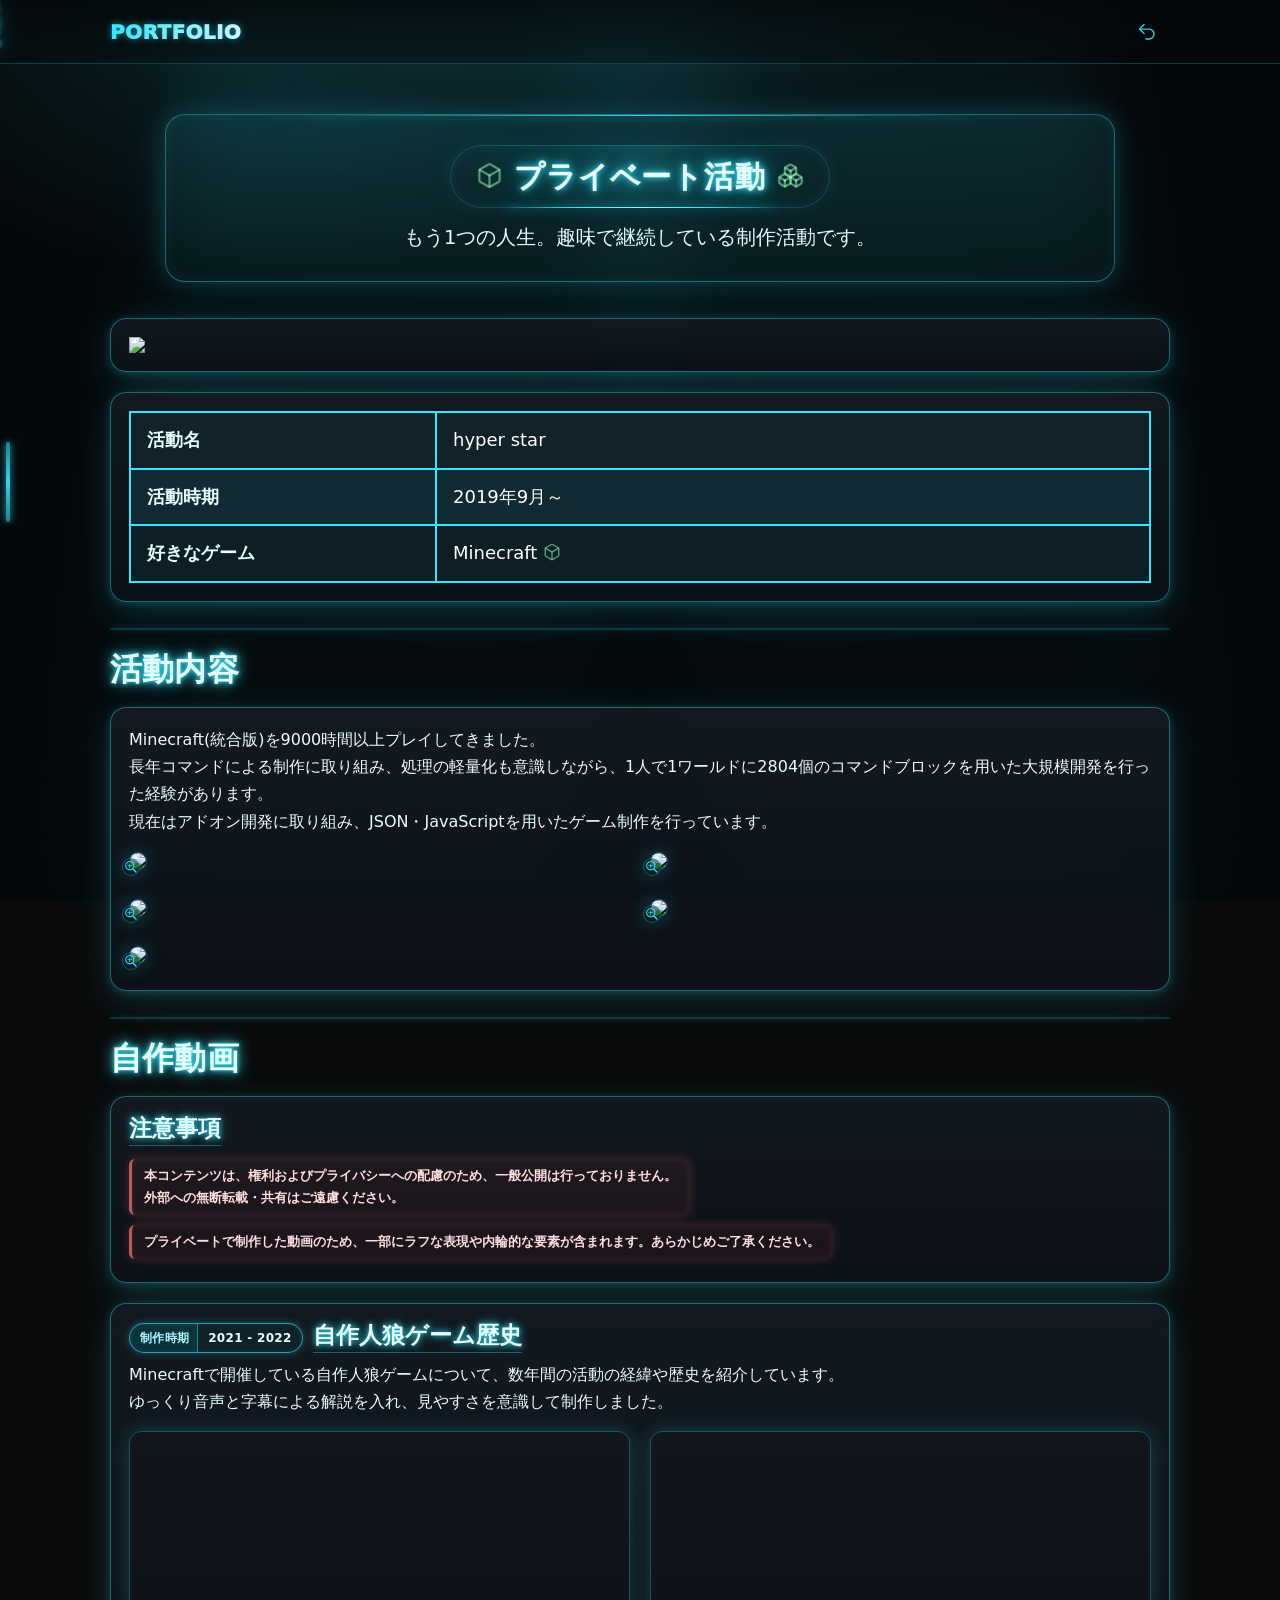
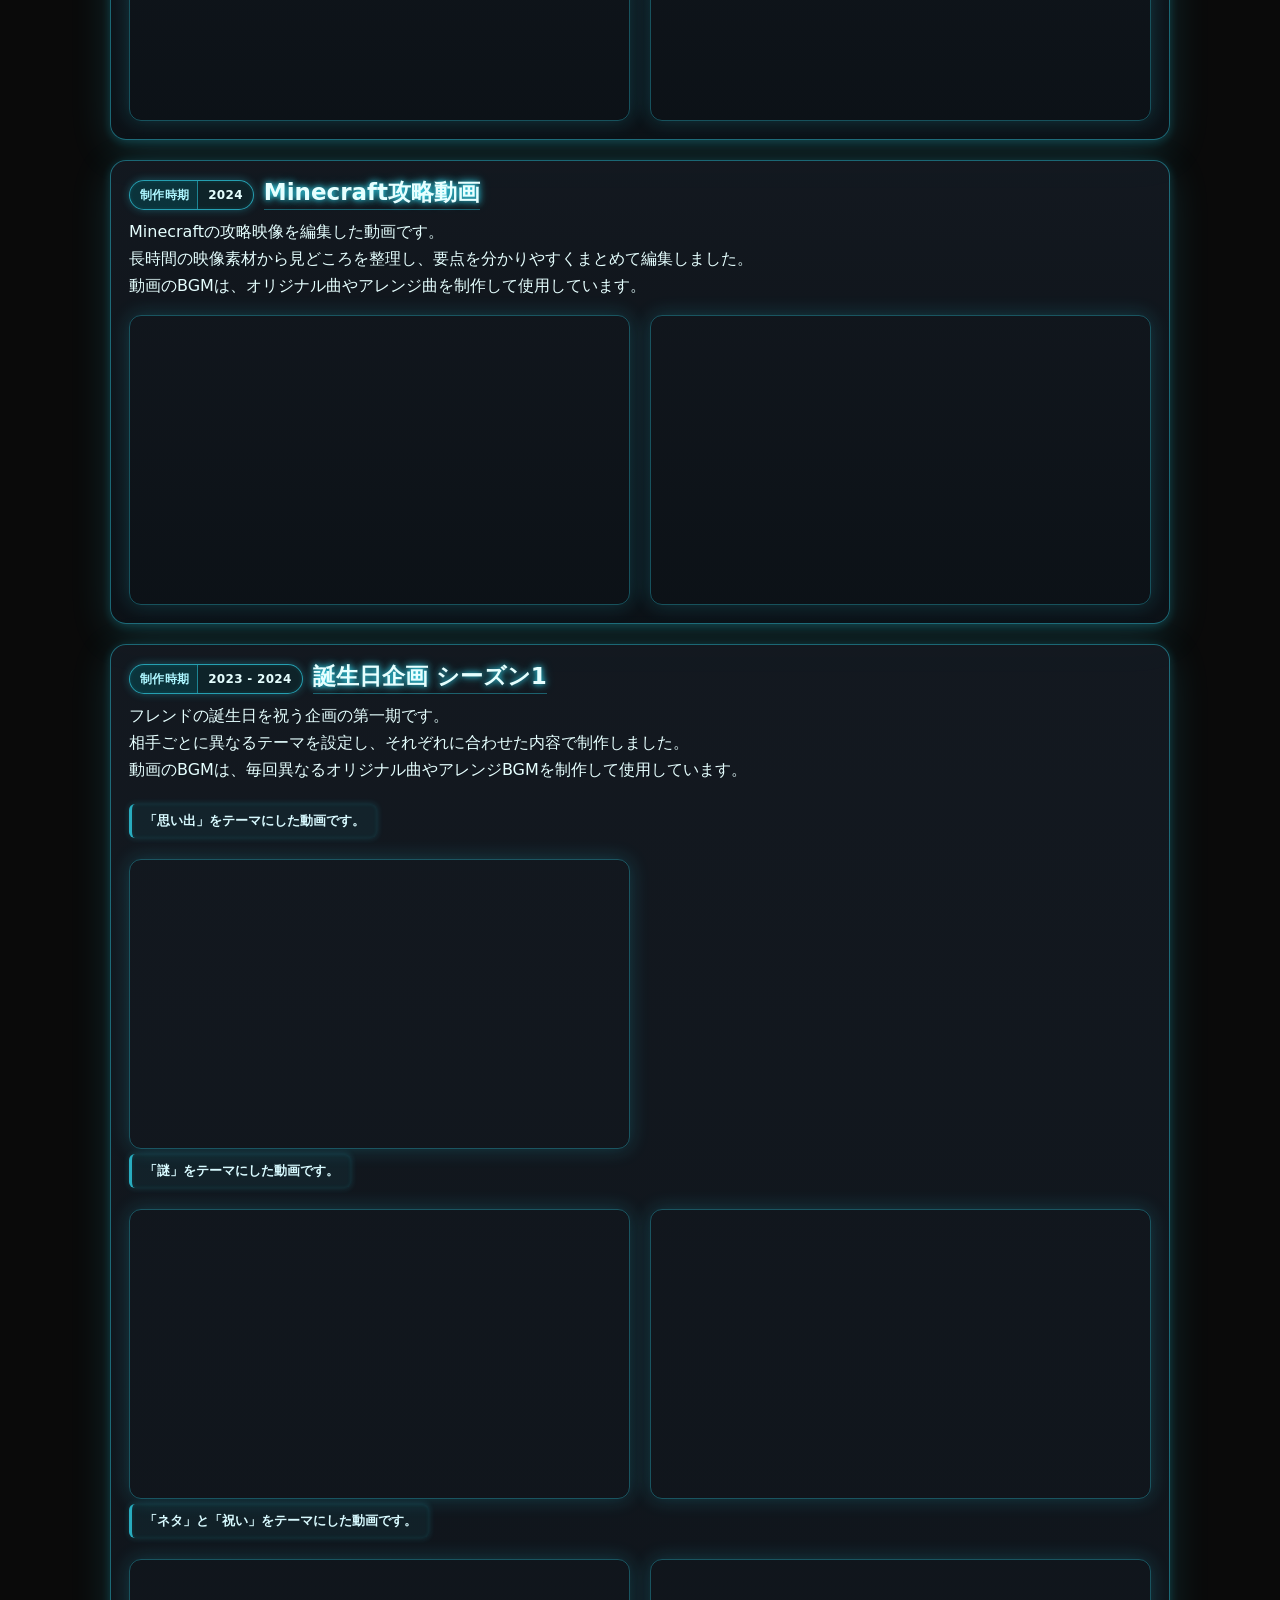
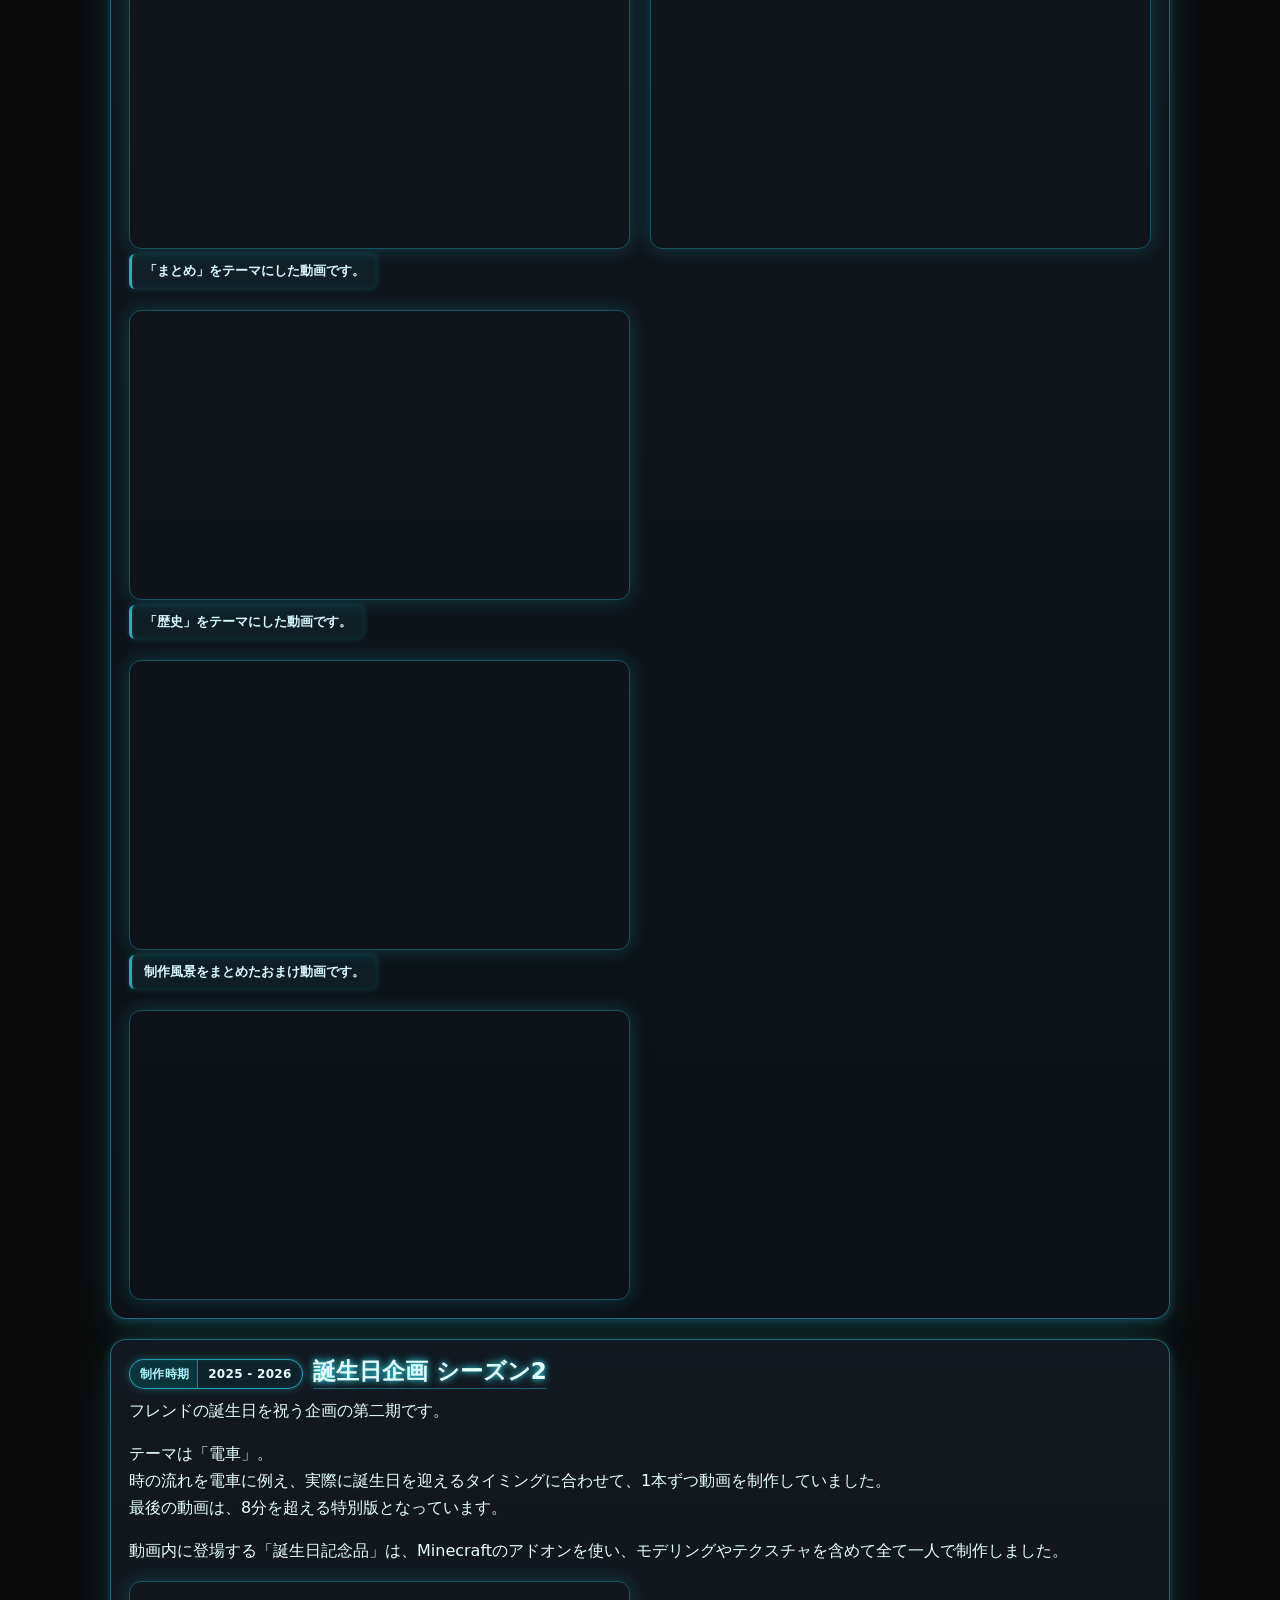
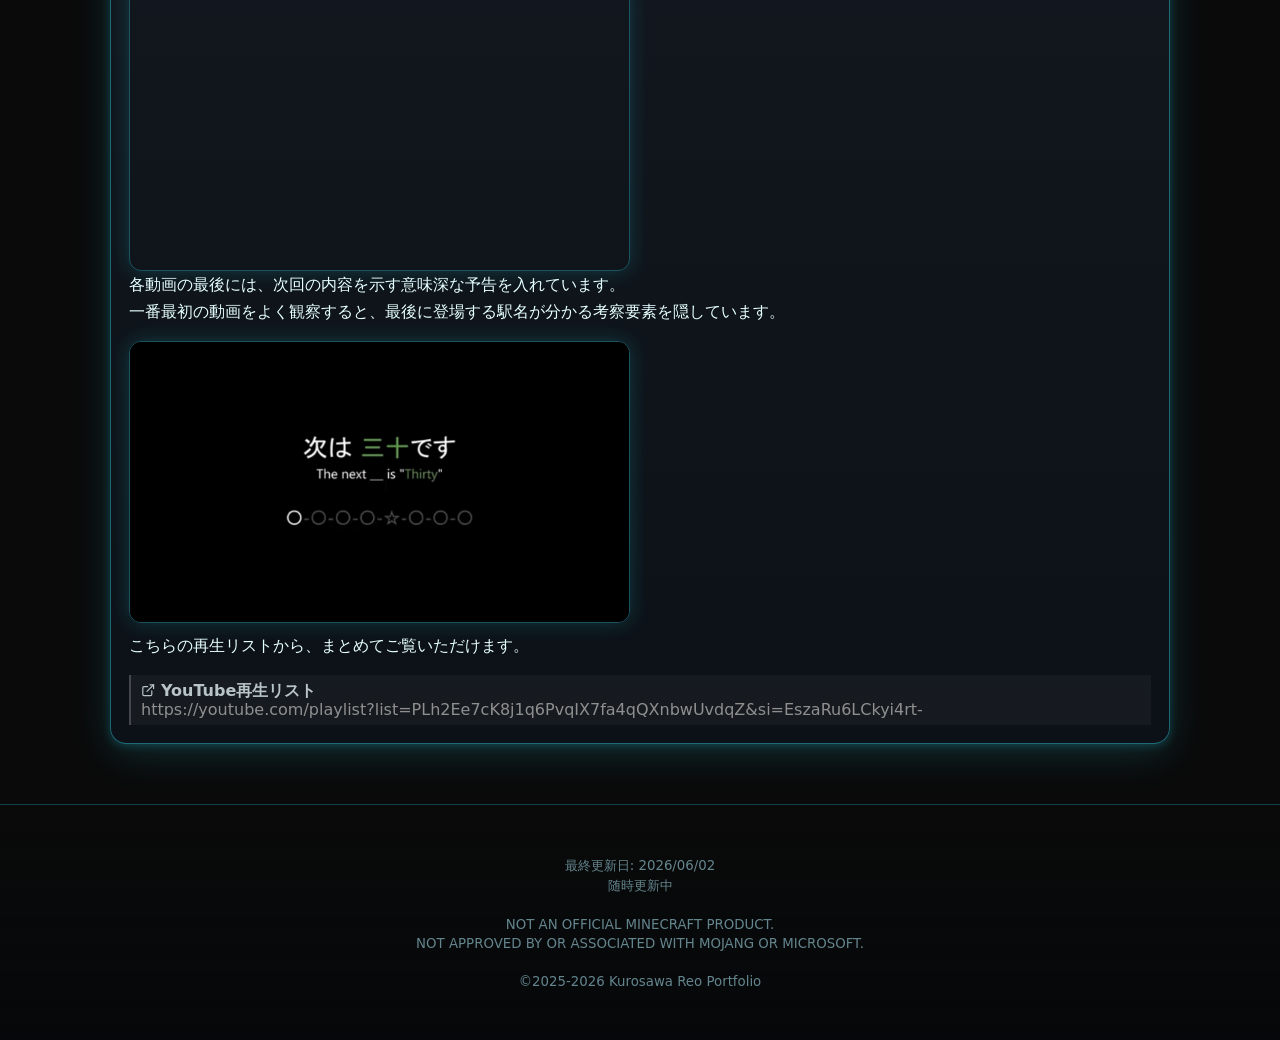
==== commit 383791da: "コンテンツの追加や資格名の修正など" ====
--- a/pages/activity/net.html
+++ b/pages/activity/net.html
@@ -180,9 +180,11 @@
         <p>
           <span class="notice-text">
             本コンテンツは、権利およびプライバシーへの配慮のため、一般公開は行っておりません。<br>
-            外部への共有・転載はご遠慮いただけますと幸いです。
+            外部への無断転載・共有はご遠慮ください。
           </span><br>
-          <span class="notice-text">プライベートで制作した動画のため、一部にラフな表現や内輪的な要素が含まれます。あらかじめご了承ください。</span>
+          <span class="notice-text">
+            プライベートで制作した動画のため、一部にラフな表現や内輪的な要素が含まれます。あらかじめご了承ください。
+          </span>
         </p>
       </div>
 
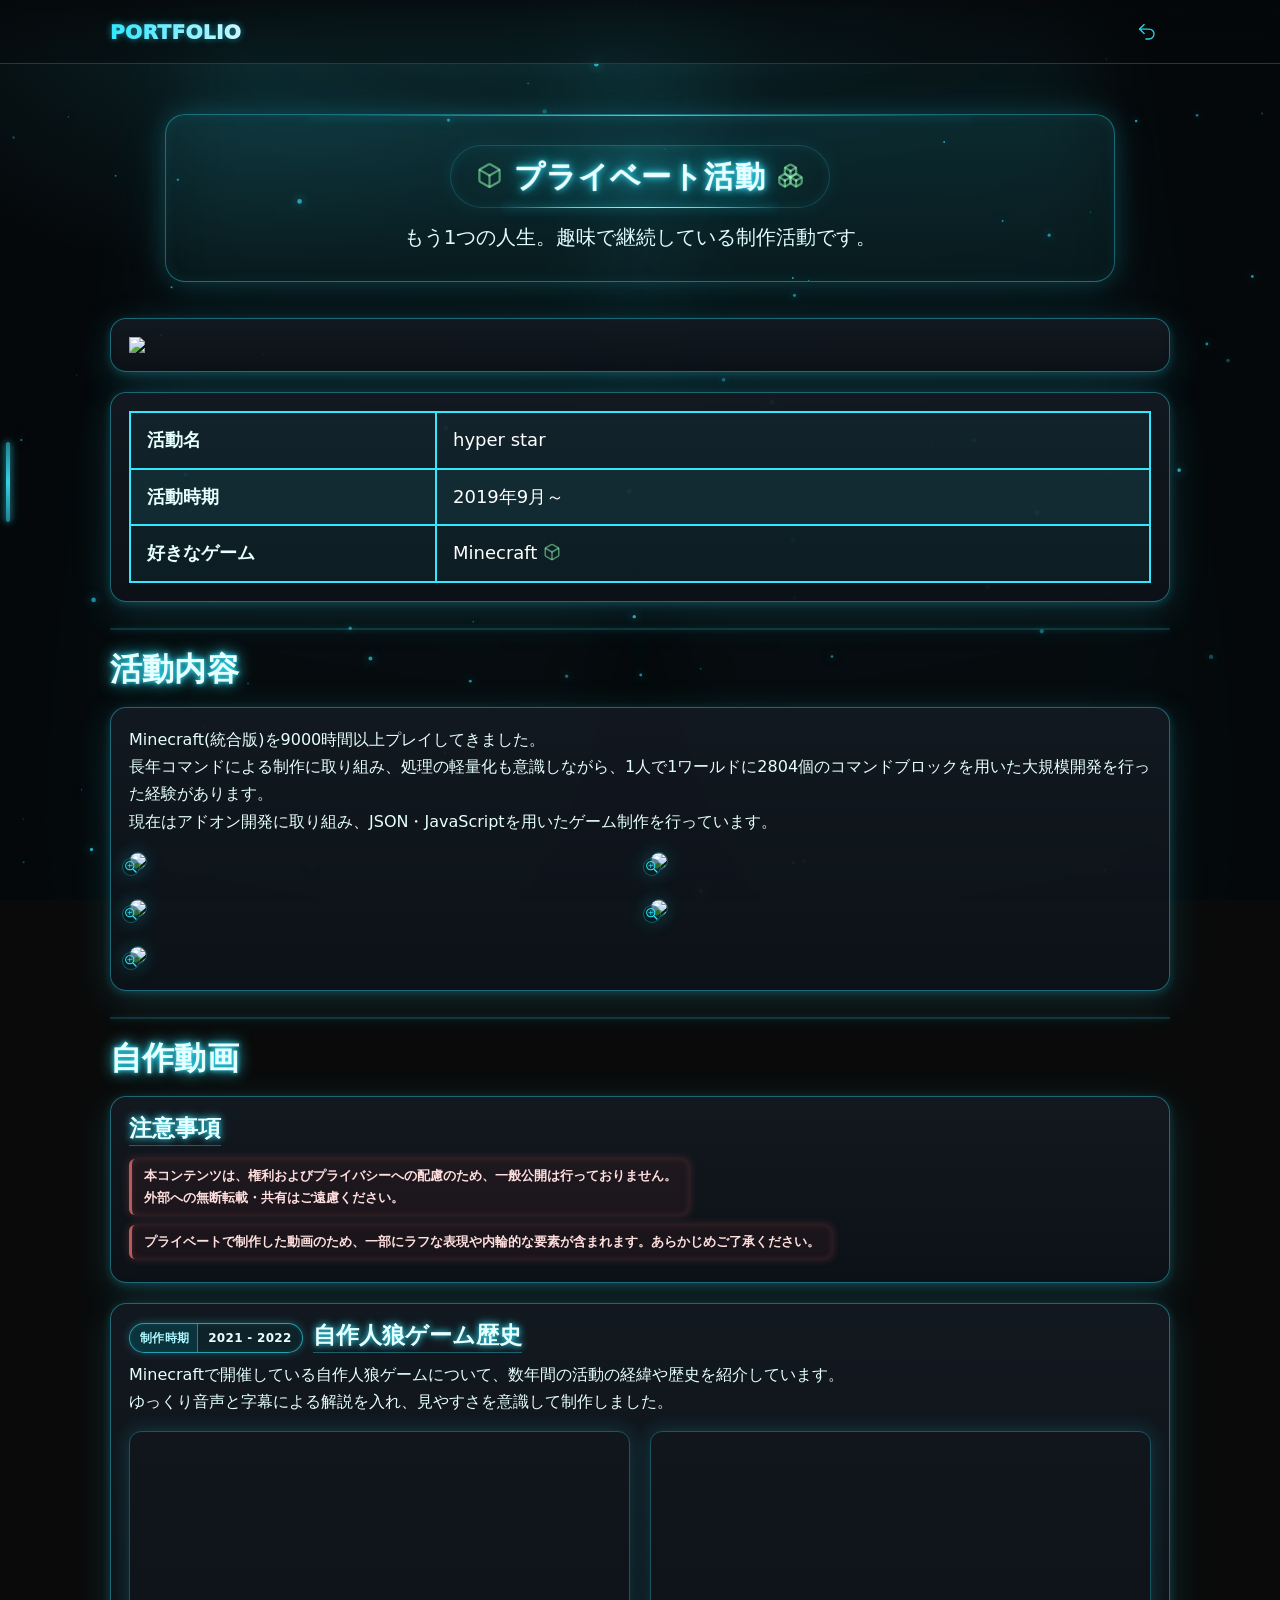
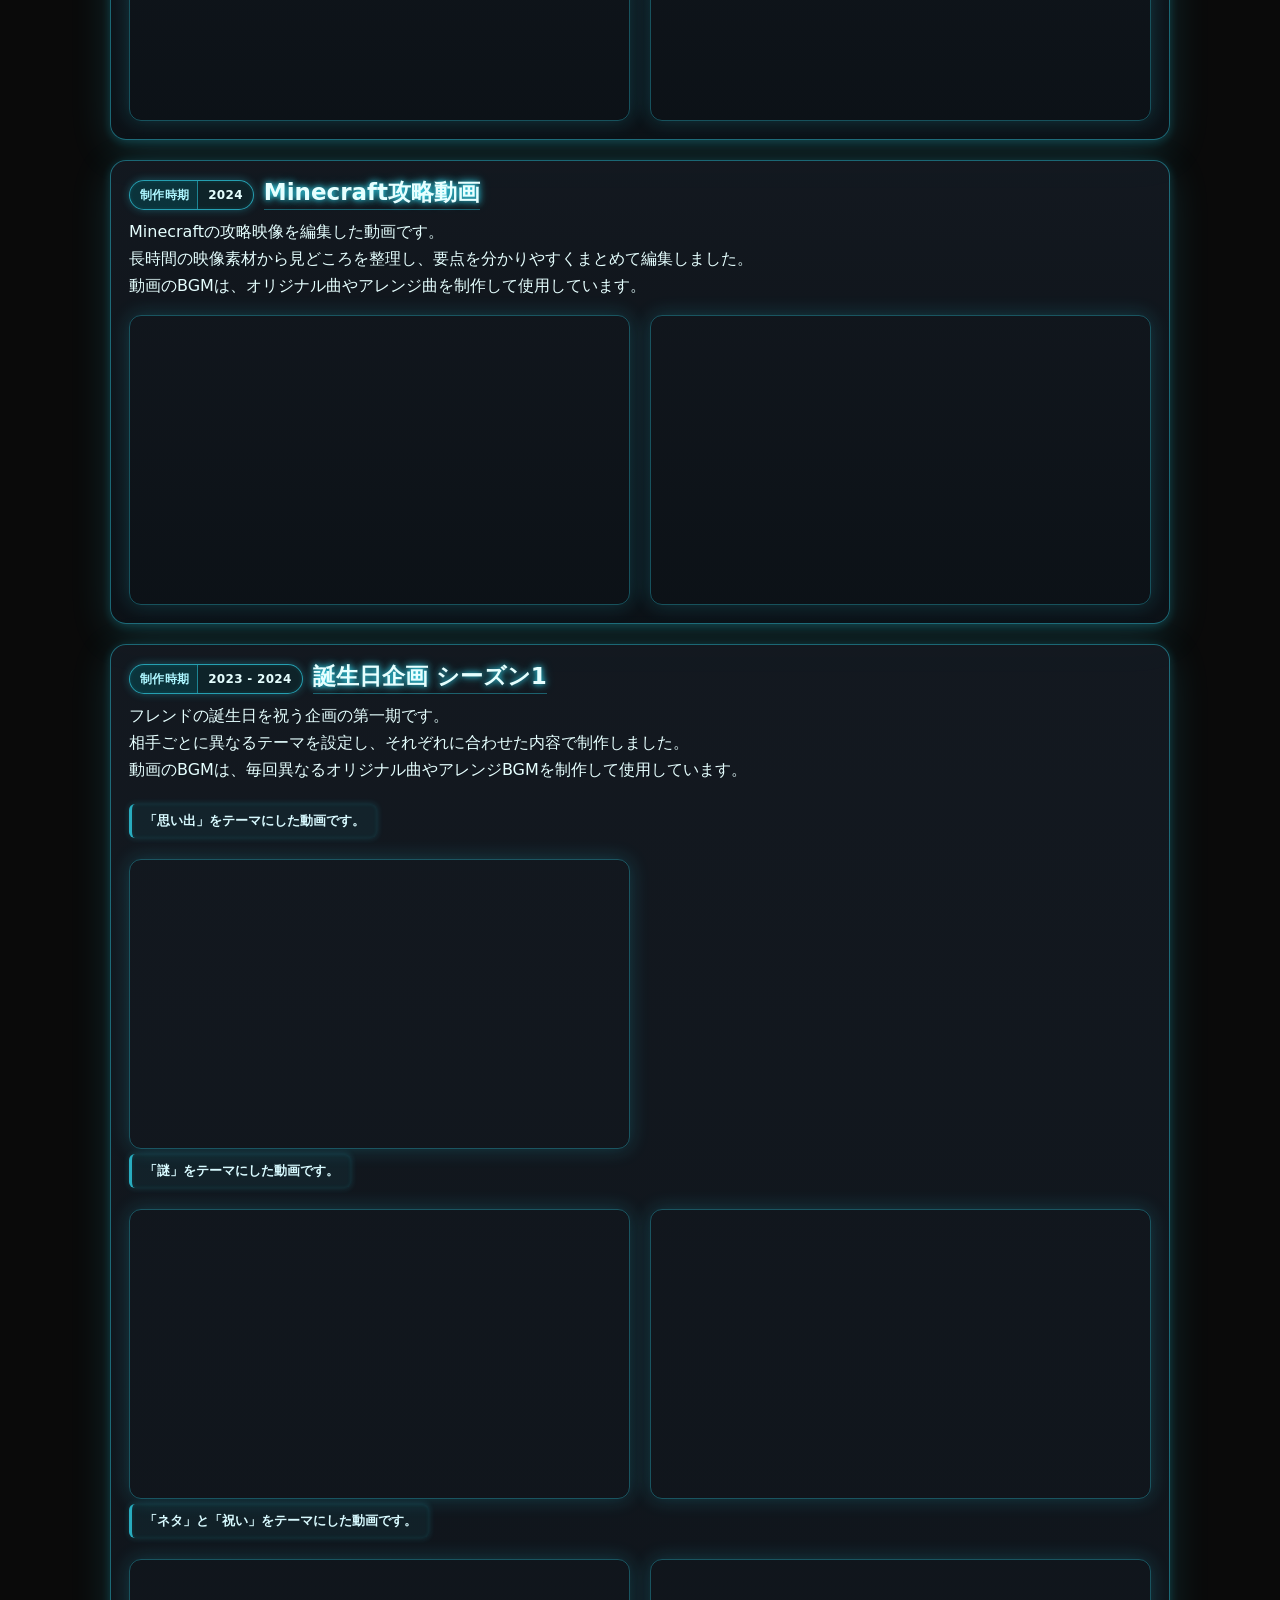
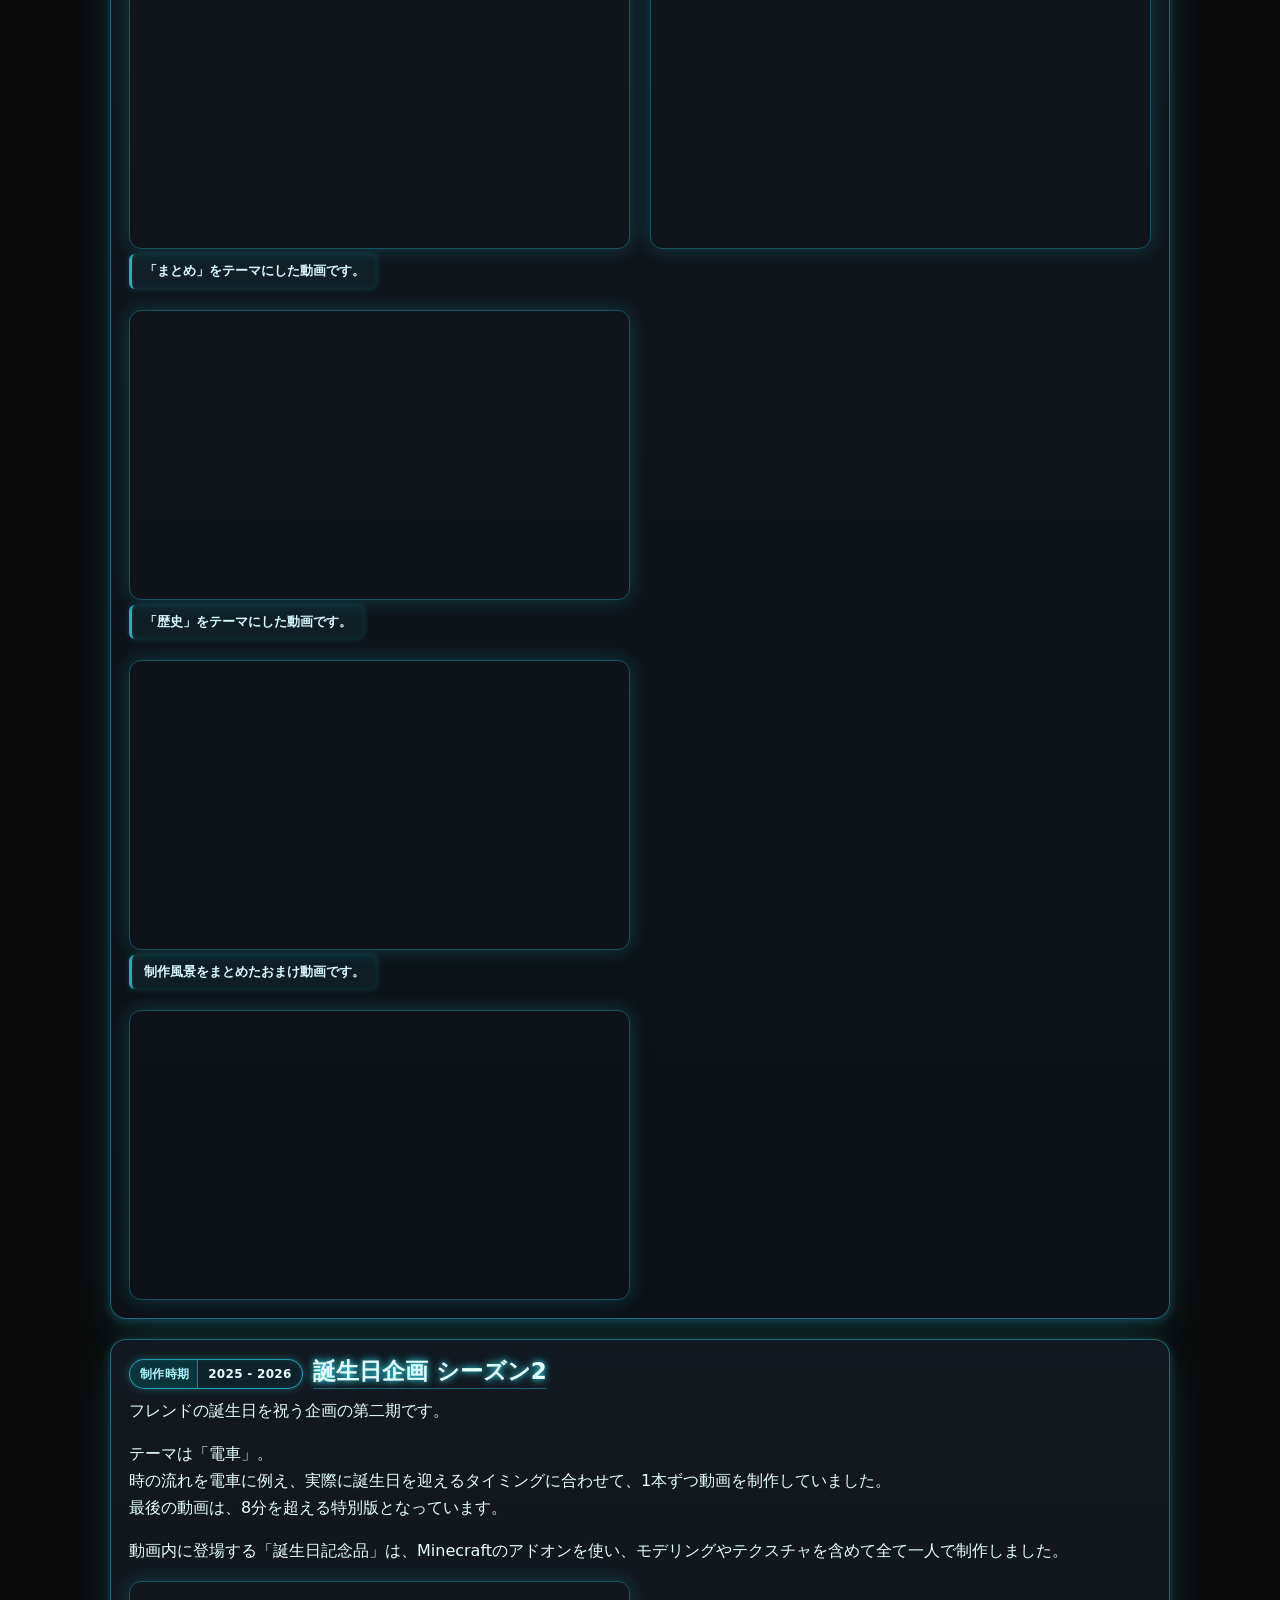
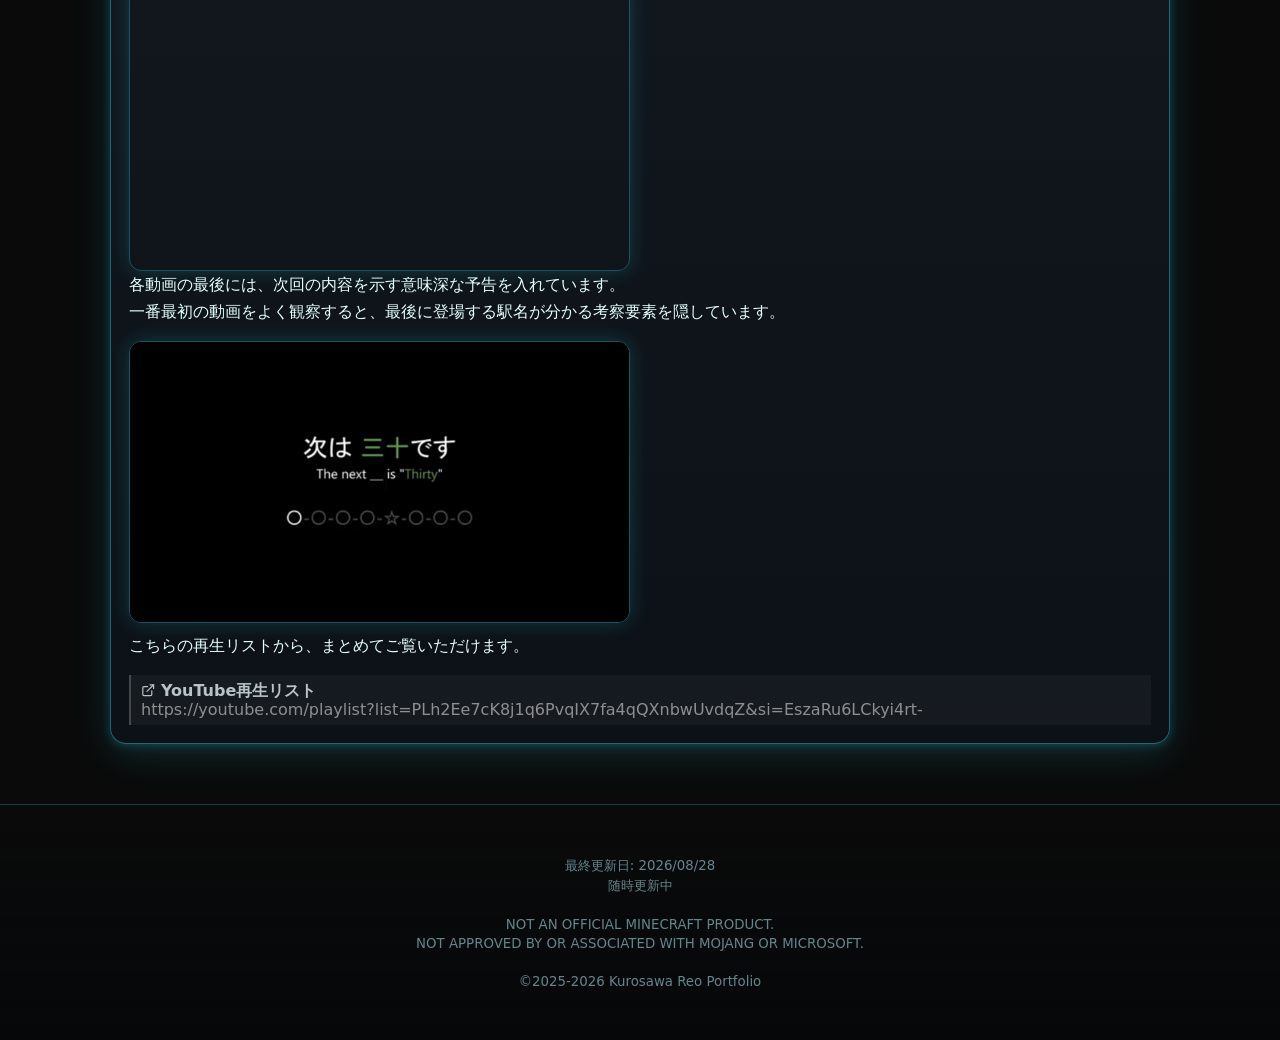
==== commit e177d021: "日付更新忘れ" ====
--- a/pages/activity/net.html
+++ b/pages/activity/net.html
@@ -456,7 +456,7 @@
   <!-- フッター -->
   <footer>
     <small>
-      最終更新日: 2026/06/02<br>
+      最終更新日: 2026/08/28<br>
       随時更新中<br>
       <br>
       <!-- Minecraft表記 -->
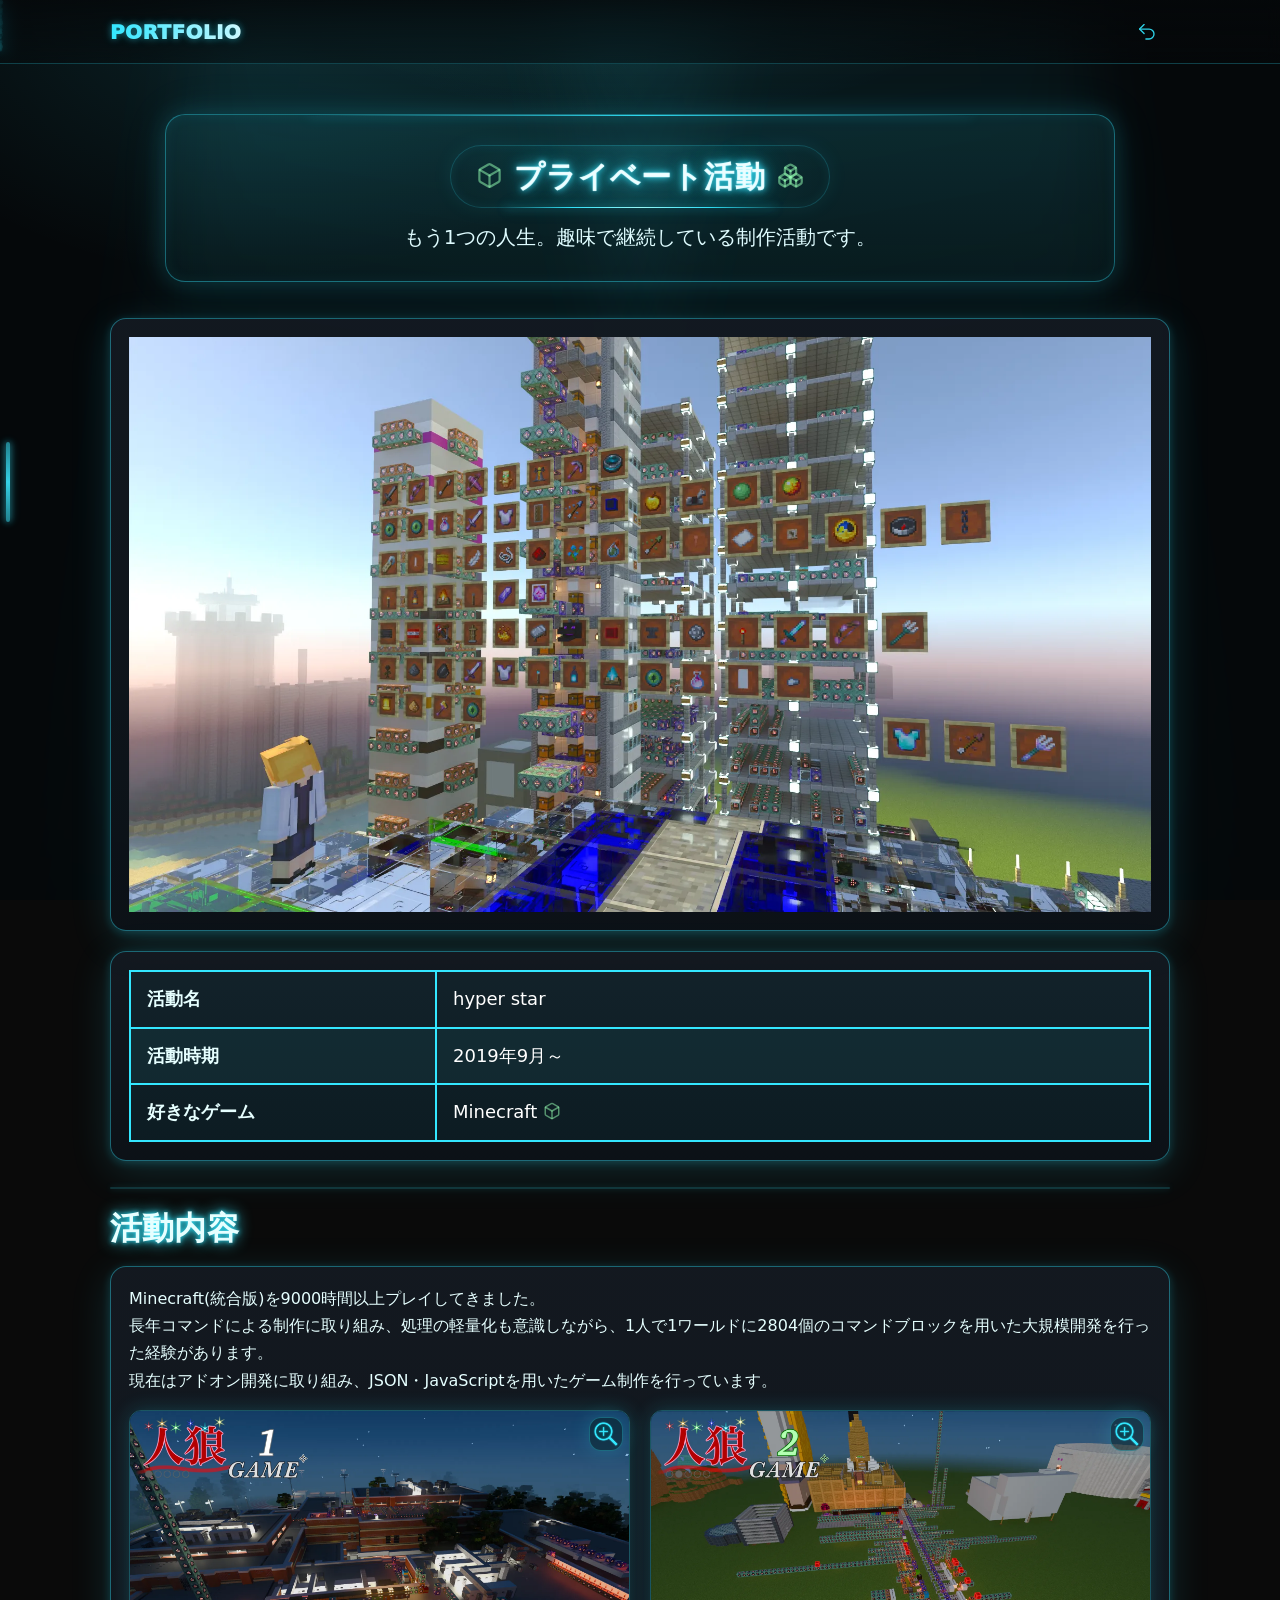
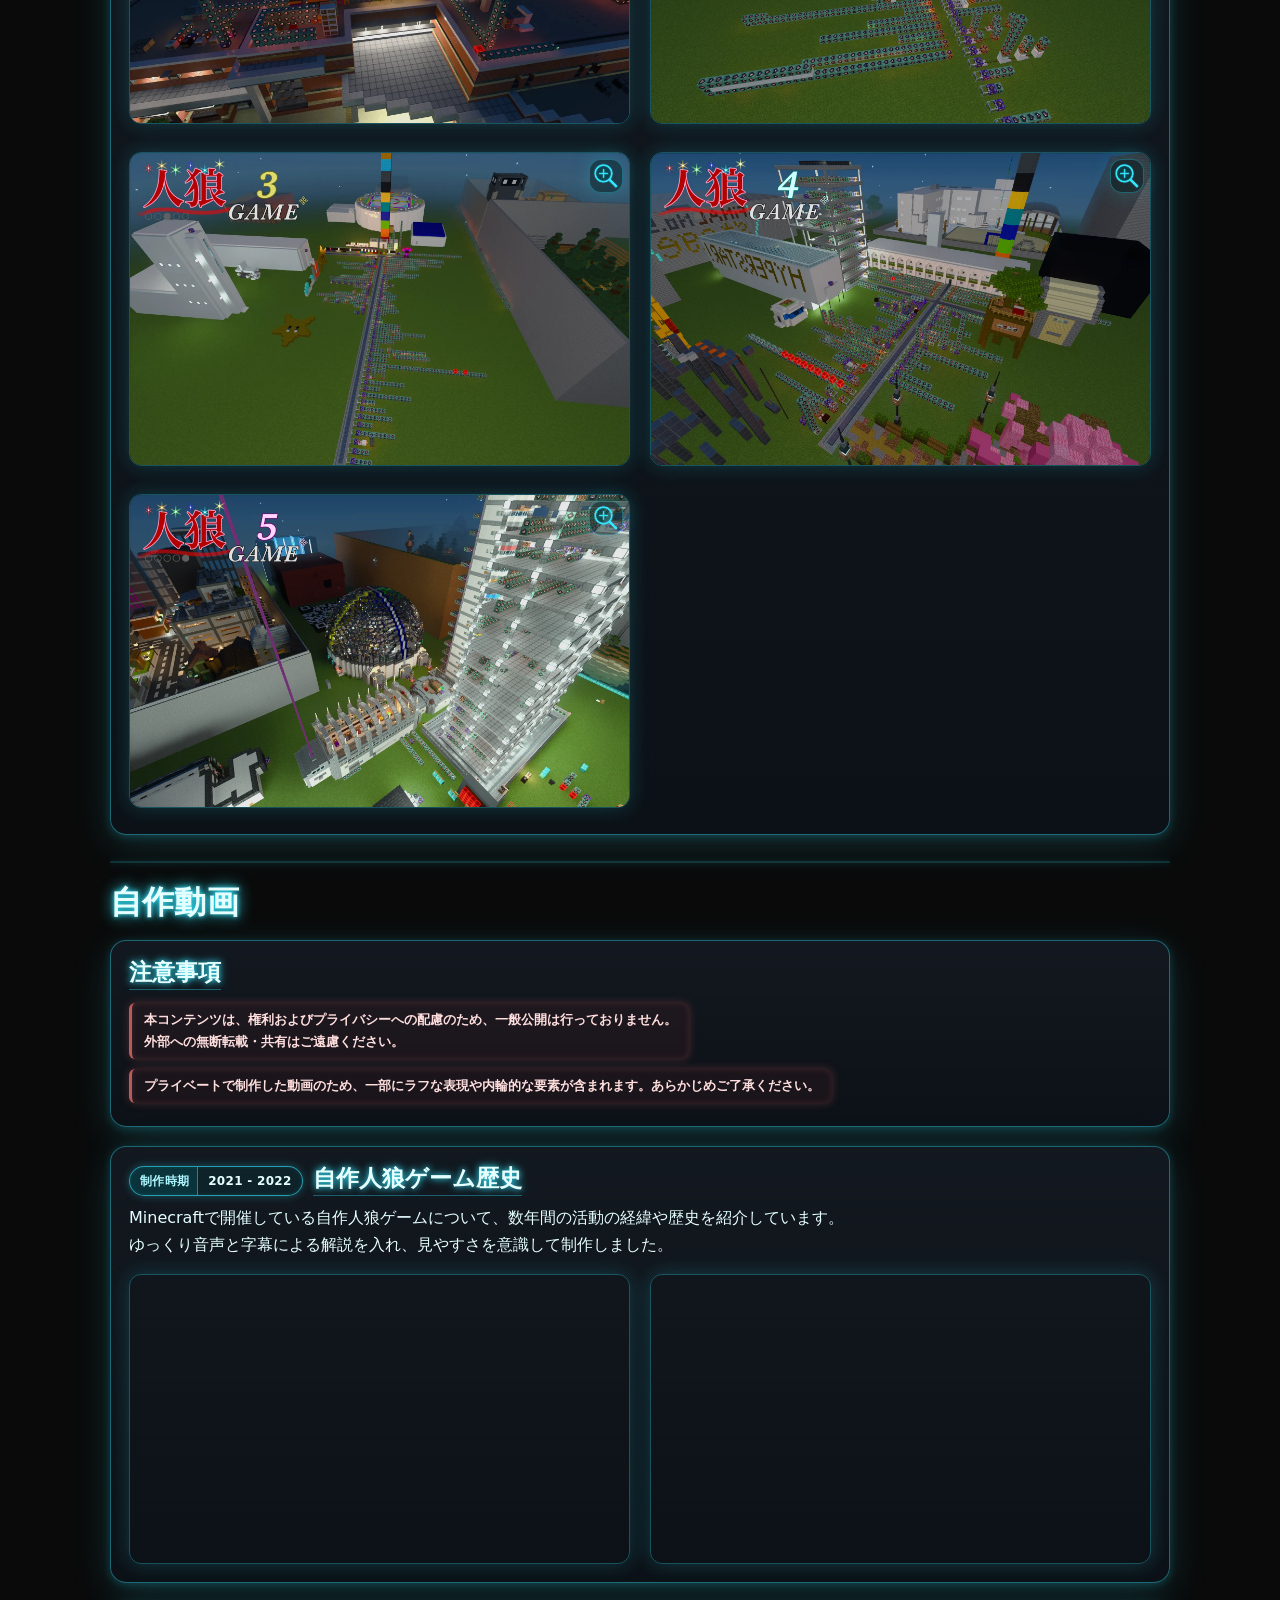
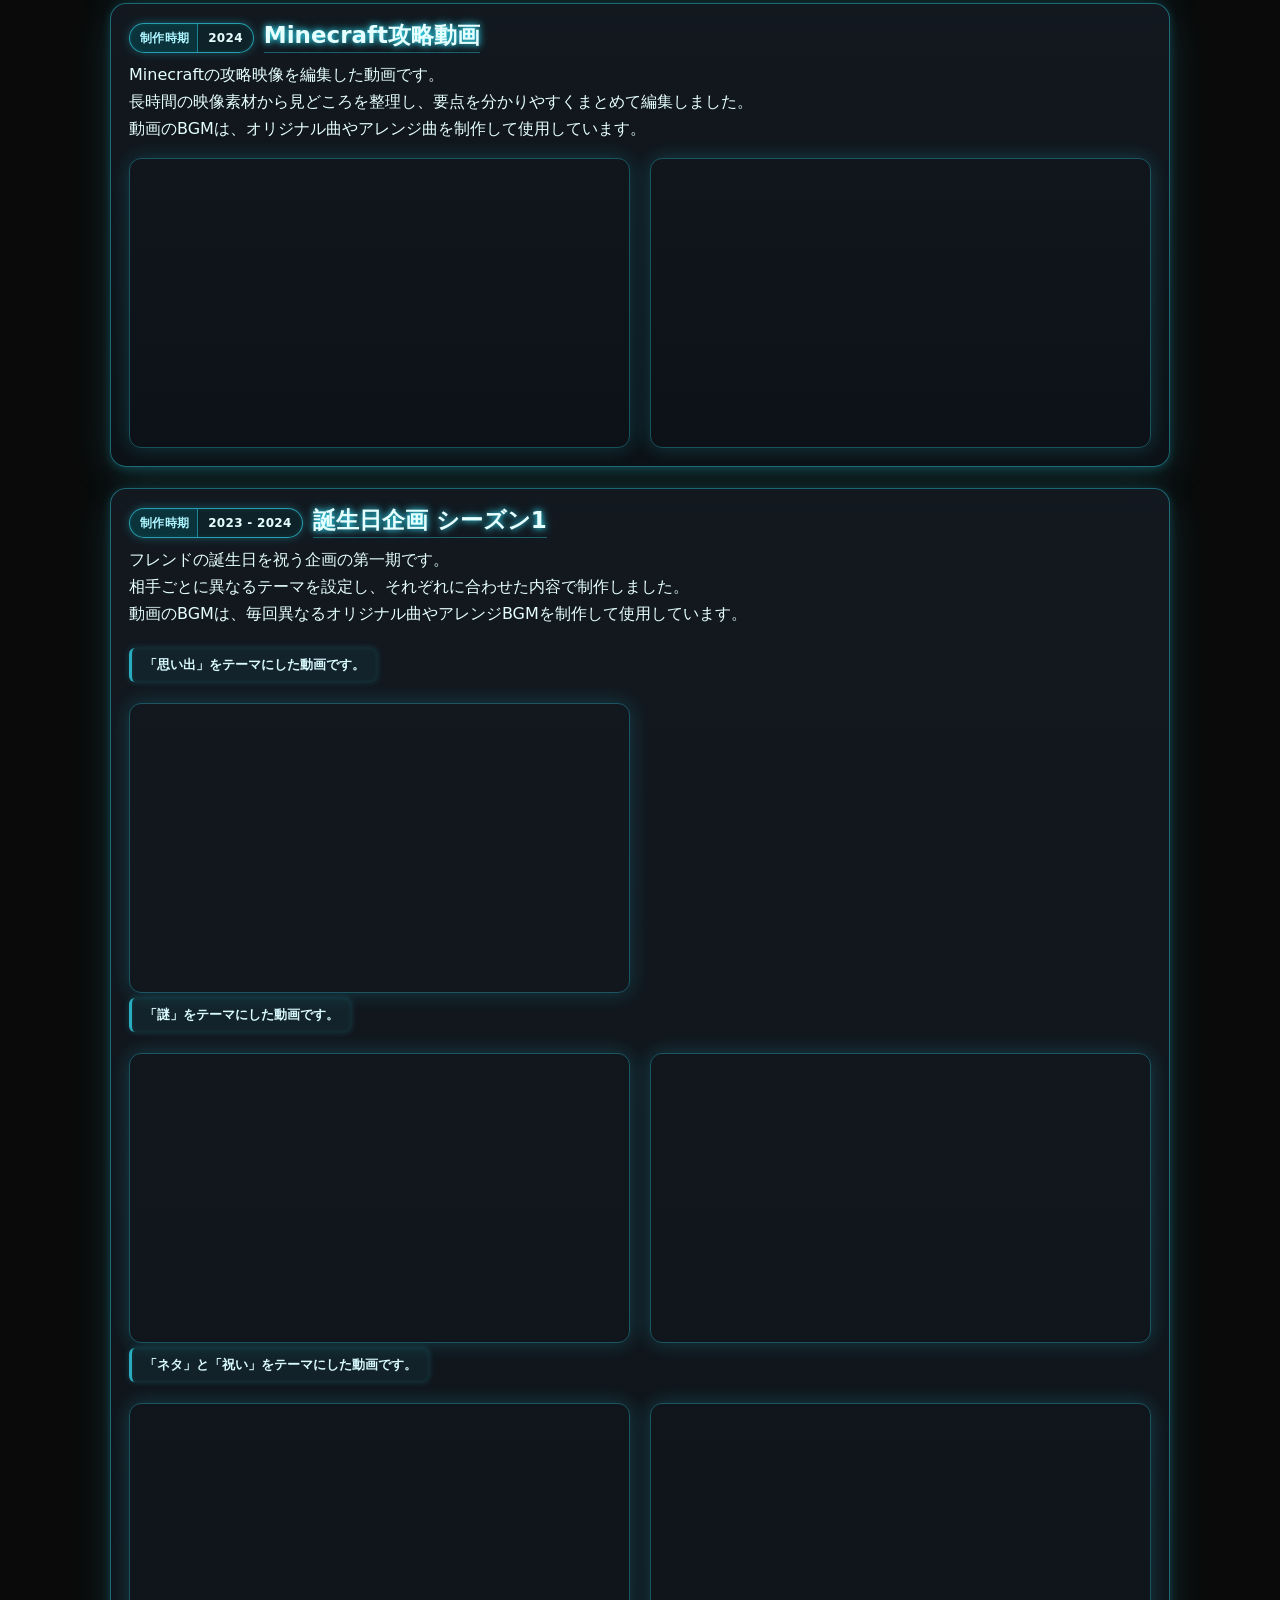
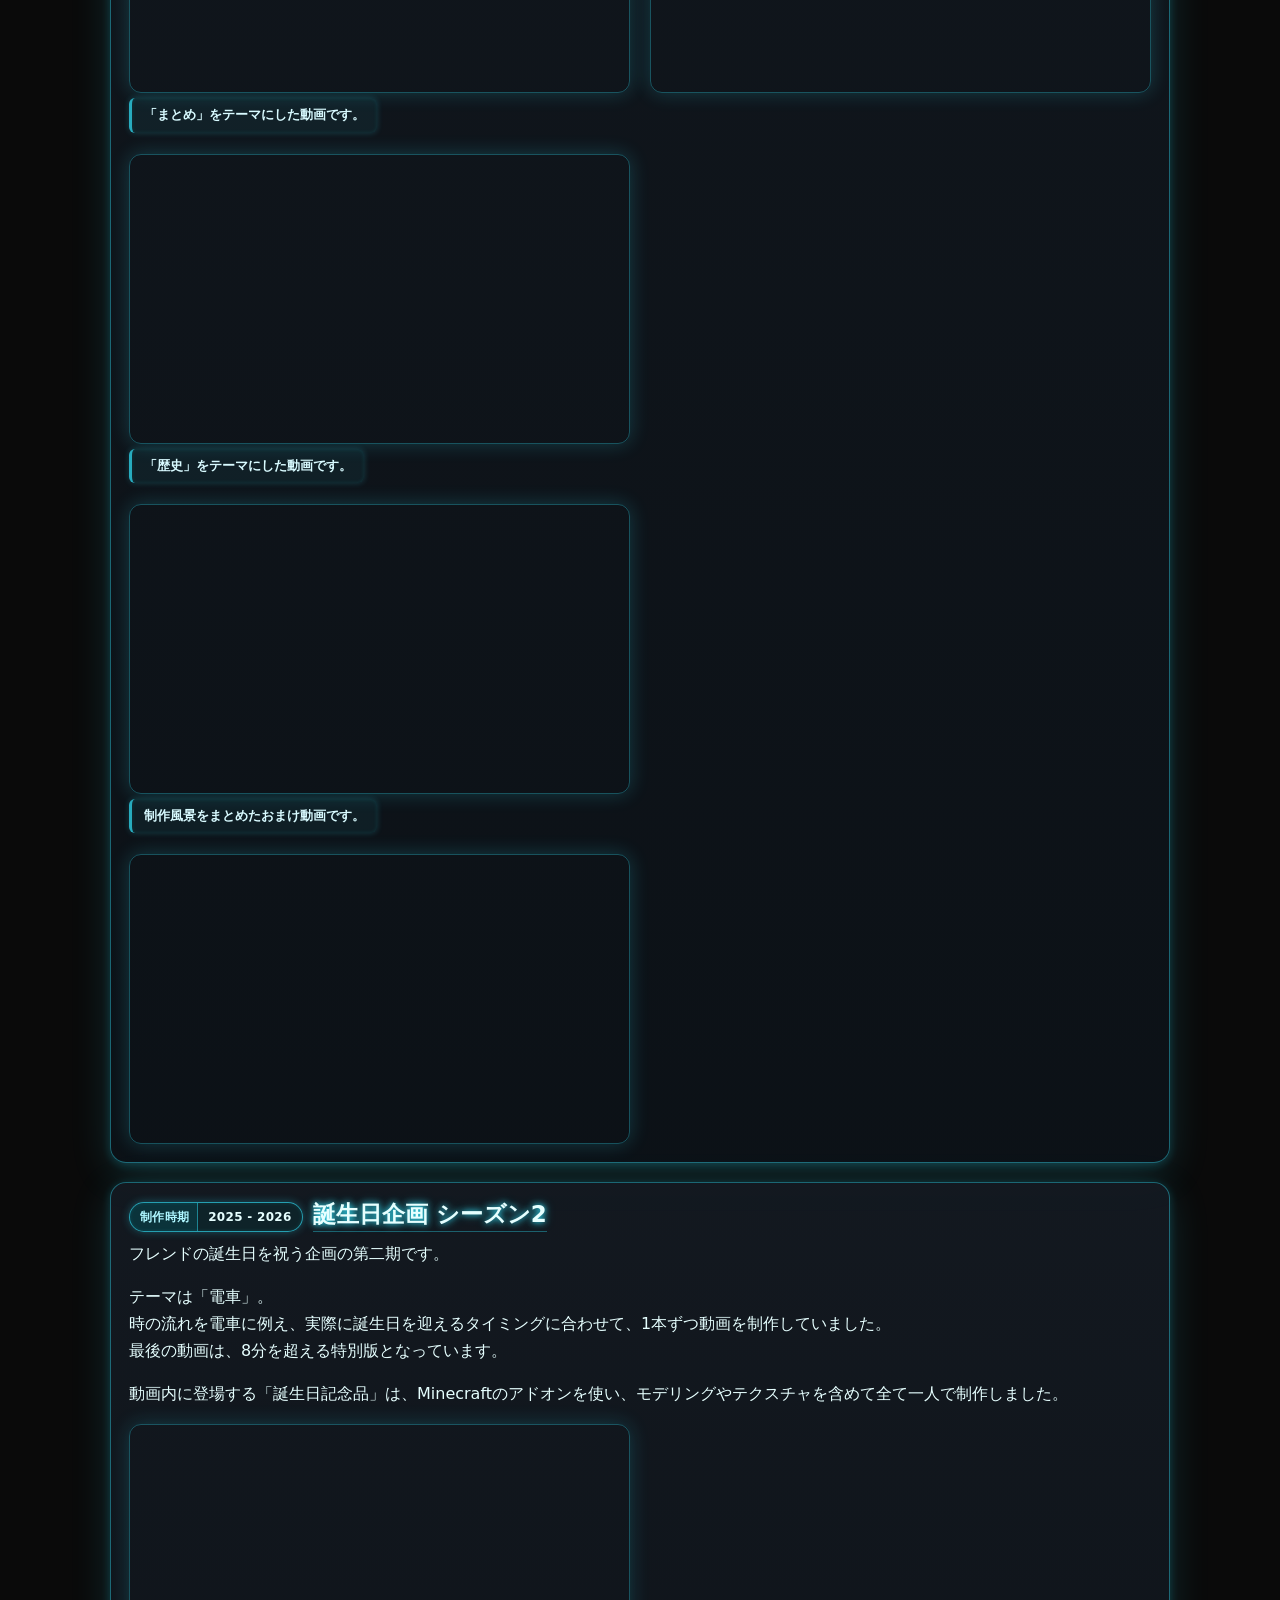
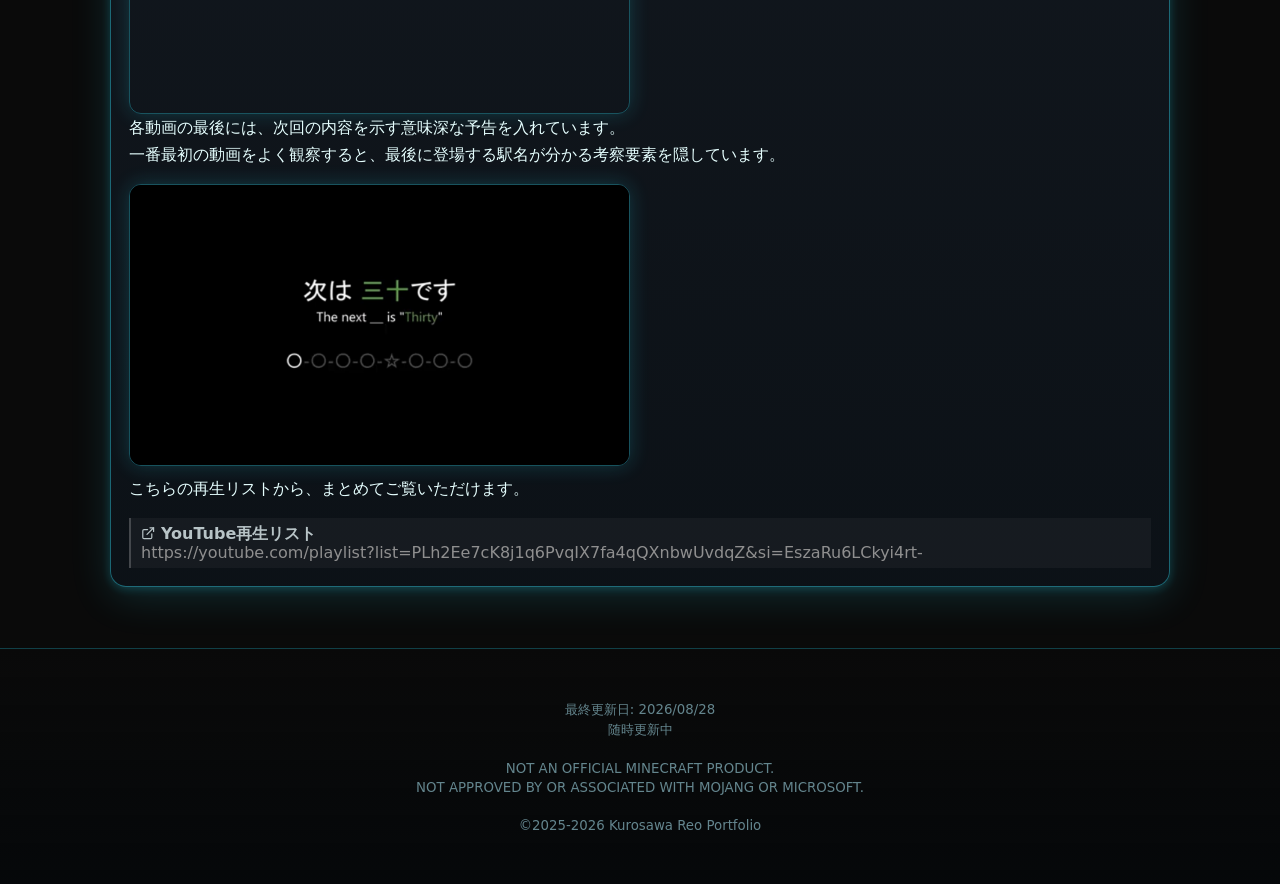
==== commit b64f081a: "メインページの改良。サイトのトップに動画を流すエリアを追加。" ====
--- a/pages/activity/net.html
+++ b/pages/activity/net.html
@@ -85,7 +85,7 @@
       <!-- 画像 -->
       <div class="panel kr-anim_fade-in">
         <span id="img-slider">
-          <img src="../../img/activity/net/card_image.webp" class="kr-layout_center-img">        
+          <img src="../../resources/image/activity/net/card_image.webp" class="kr-layout_center-img">        
         </span>
       </div>
       <!-- 表 -->
@@ -130,33 +130,33 @@
         </p>
         <div class="kr-layout_grid">
           <div>
-            <a href="../../img/activity/net/jinrou_1st.webp" data-lightbox="main" class="zoom-icon-parent">
-              <img src="../../img/activity/net/jinrou_1st.webp" class="panel-img">
-              <img src="../../img/zoom-icon.webp" class="zoom-icon">
+            <a href="../../resources/image/activity/net/jinrou_1st.webp" data-lightbox="main" class="zoom-icon-parent">
+              <img src="../../resources/image/activity/net/jinrou_1st.webp" class="panel-img">
+              <img src="../../resources/image/zoom-icon.webp" class="zoom-icon">
             </a>
           </div>
           <div>
-            <a href="../../img/activity/net/jinrou_2nd.webp" data-lightbox="main" class="zoom-icon-parent">
-              <img src="../../img/activity/net/jinrou_2nd.webp" class="panel-img">
-              <img src="../../img/zoom-icon.webp" class="zoom-icon">
+            <a href="../../resources/image/activity/net/jinrou_2nd.webp" data-lightbox="main" class="zoom-icon-parent">
+              <img src="../../resources/image/activity/net/jinrou_2nd.webp" class="panel-img">
+              <img src="../../resources/image/zoom-icon.webp" class="zoom-icon">
             </a>
           </div>
           <div>
-            <a href="../../img/activity/net/jinrou_3rd.webp" data-lightbox="main" class="zoom-icon-parent">
-              <img src="../../img/activity/net/jinrou_3rd.webp" class="panel-img">
-              <img src="../../img/zoom-icon.webp" class="zoom-icon">
+            <a href="../../resources/image/activity/net/jinrou_3rd.webp" data-lightbox="main" class="zoom-icon-parent">
+              <img src="../../resources/image/activity/net/jinrou_3rd.webp" class="panel-img">
+              <img src="../../resources/image/zoom-icon.webp" class="zoom-icon">
             </a>
           </div>
           <div>
-            <a href="../../img/activity/net/jinrou_4th.webp" data-lightbox="main" class="zoom-icon-parent">
-              <img src="../../img/activity/net/jinrou_4th.webp" class="panel-img">
-              <img src="../../img/zoom-icon.webp" class="zoom-icon">
+            <a href="../../resources/image/activity/net/jinrou_4th.webp" data-lightbox="main" class="zoom-icon-parent">
+              <img src="../../resources/image/activity/net/jinrou_4th.webp" class="panel-img">
+              <img src="../../resources/image/zoom-icon.webp" class="zoom-icon">
             </a>
           </div>
           <div>
-            <a href="../../img/activity/net/jinrou_5th.webp" data-lightbox="main" class="zoom-icon-parent">
-              <img src="../../img/activity/net/jinrou_5th.webp" class="panel-img">
-              <img src="../../img/zoom-icon.webp" class="zoom-icon">
+            <a href="../../resources/image/activity/net/jinrou_5th.webp" data-lightbox="main" class="zoom-icon-parent">
+              <img src="../../resources/image/activity/net/jinrou_5th.webp" class="panel-img">
+              <img src="../../resources/image/zoom-icon.webp" class="zoom-icon">
             </a>
           </div>
         </div>
@@ -429,7 +429,7 @@
         </p>
         <div class="kr-layout_grid">
           <div>
-            <img src="../../img/activity/net/train_notice.webp" class="panel-img">
+            <img src="../../resources/image/activity/net/train_notice.webp" class="panel-img">
           </div>
         </div>
         <p>
--- a/css/details_page.css
+++ b/css/details_page.css
@@ -922,12 +922,45 @@
 
 /* ===== 連想フロー ===== */
 .ui-flow {
+  position: relative;
+
+  height: 1.4em;
+
   margin-top: 18px;
+
   font-size: 18px;
   color: var(--muted);
   letter-spacing: 2px;
-
-  position: relative;
+  line-height: 1;
+}
+
+/* 矢印を画面中央に固定 */
+.ui-flow svg {
+  position: absolute;
+  left: 50%;
+  top: 50%;
+
+  width: 1.4em;
+  height: 1.4em;
+
+  transform: translate(-50%, -50%);
+
+  filter:
+    drop-shadow(0 0 4px rgba(51,231,255,0.6))
+    drop-shadow(0 0 8px rgba(51,231,255,0.25));
+}
+
+/* 「連想」は矢印の右側 */
+.ui-flow span {
+  position: absolute;
+  margin-left: 5px;
+  left: calc(50% + 0.9em);
+  top: 50%;
+
+  transform: translateY(-50%);
+  font-size: 15px;
+
+  white-space: nowrap;
 }
 
 /* ===== OUTPUT ===== */
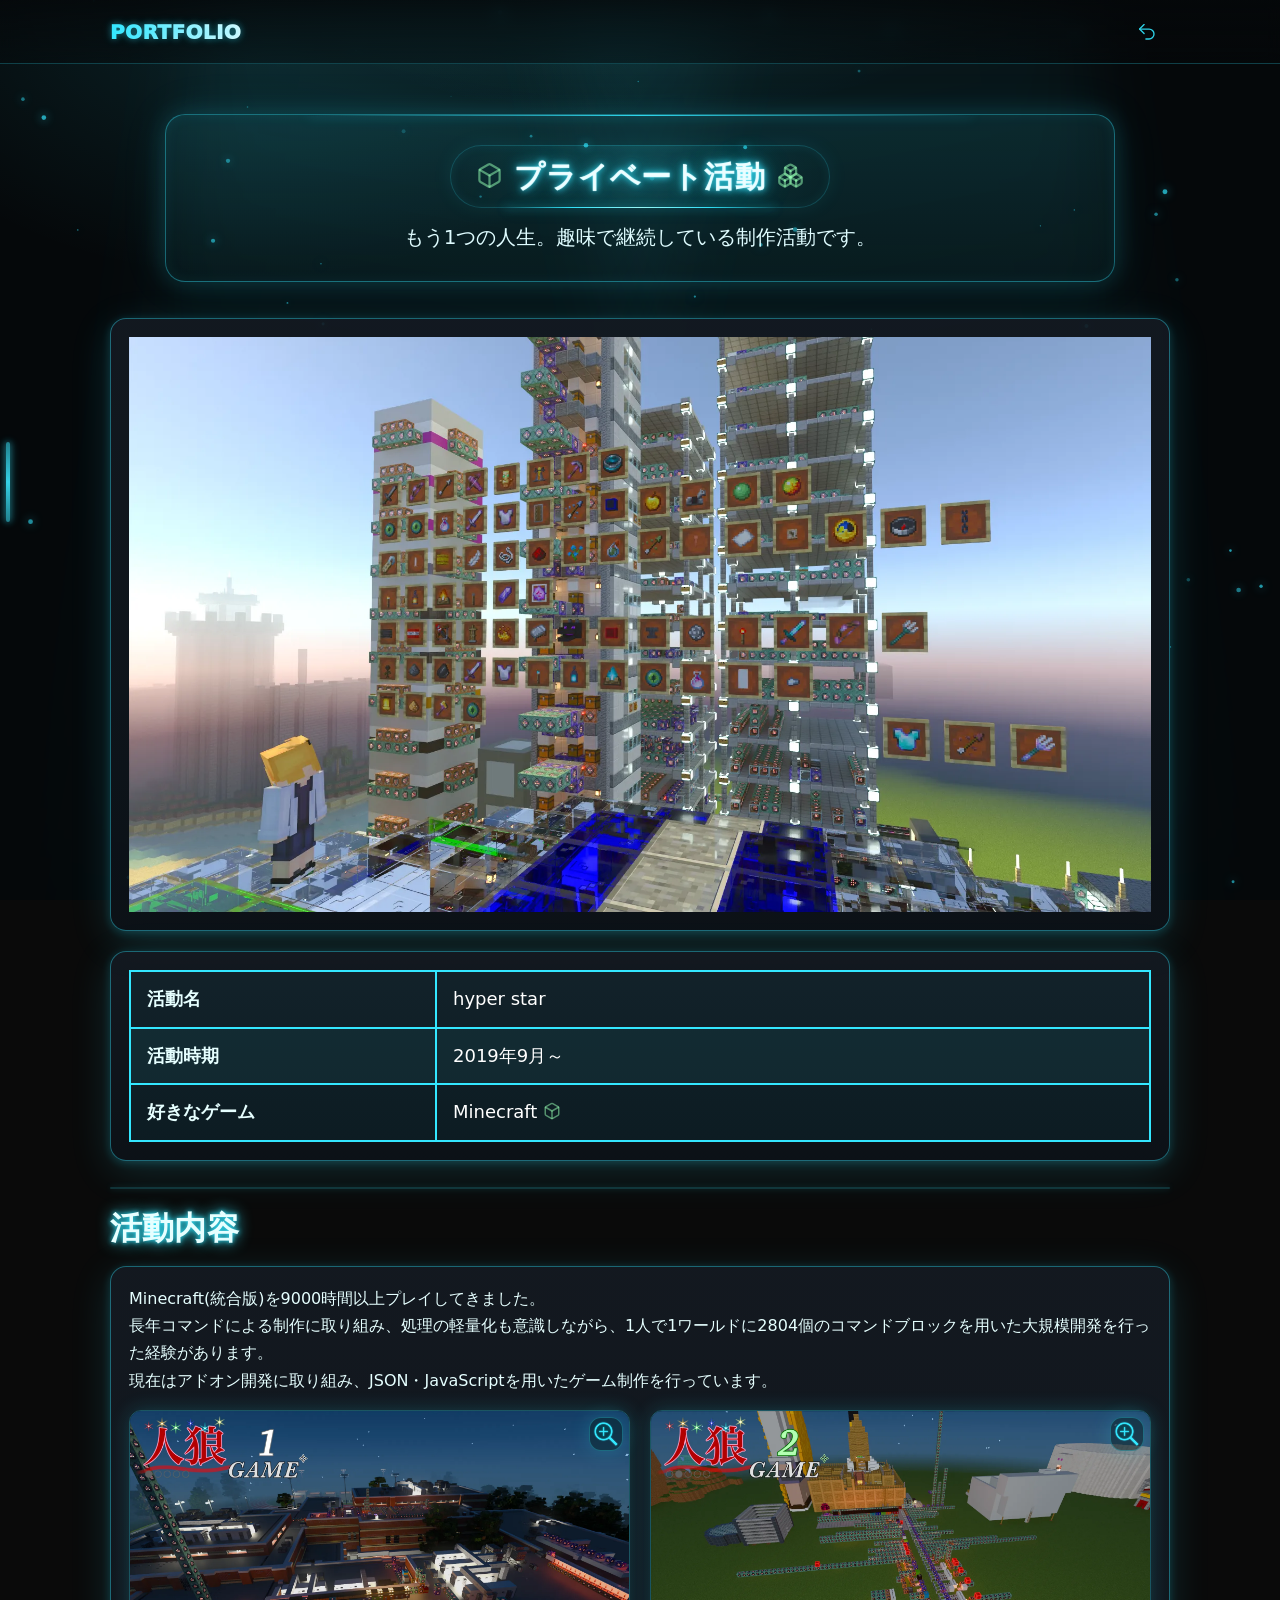
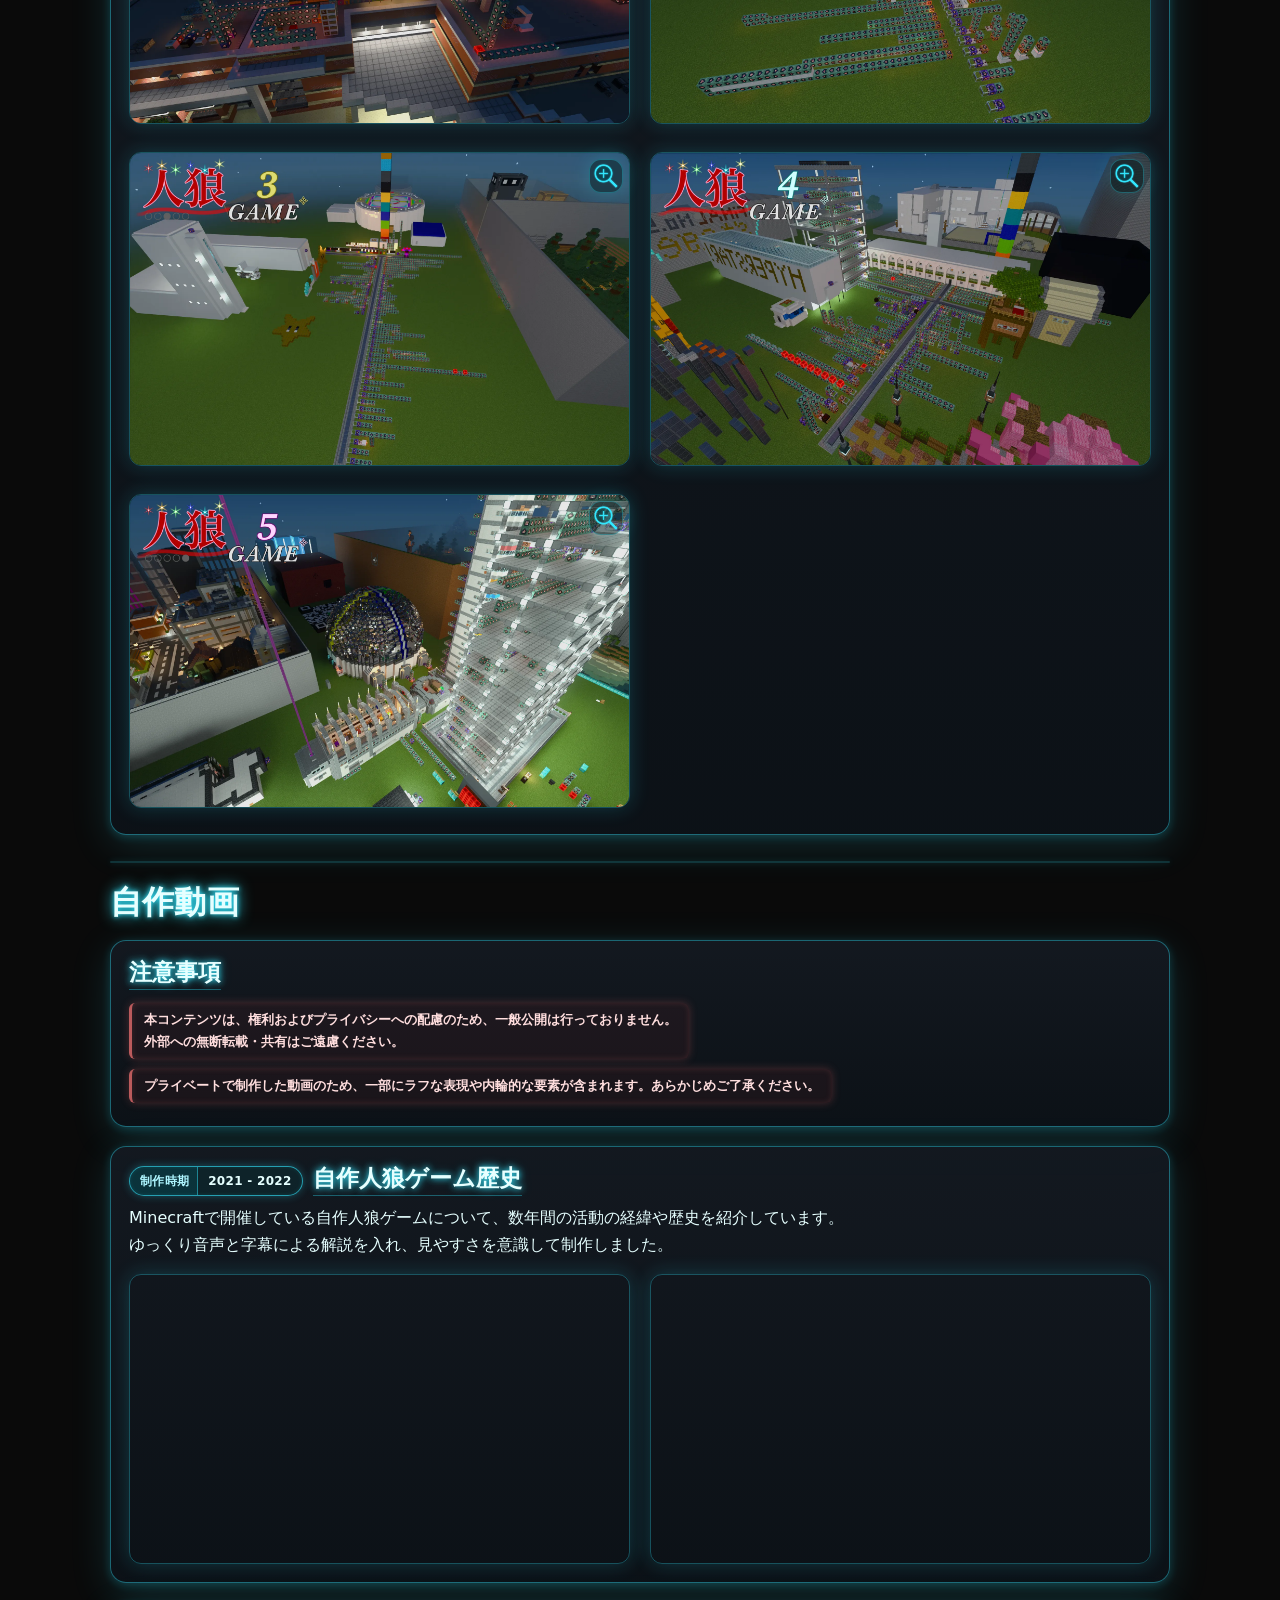
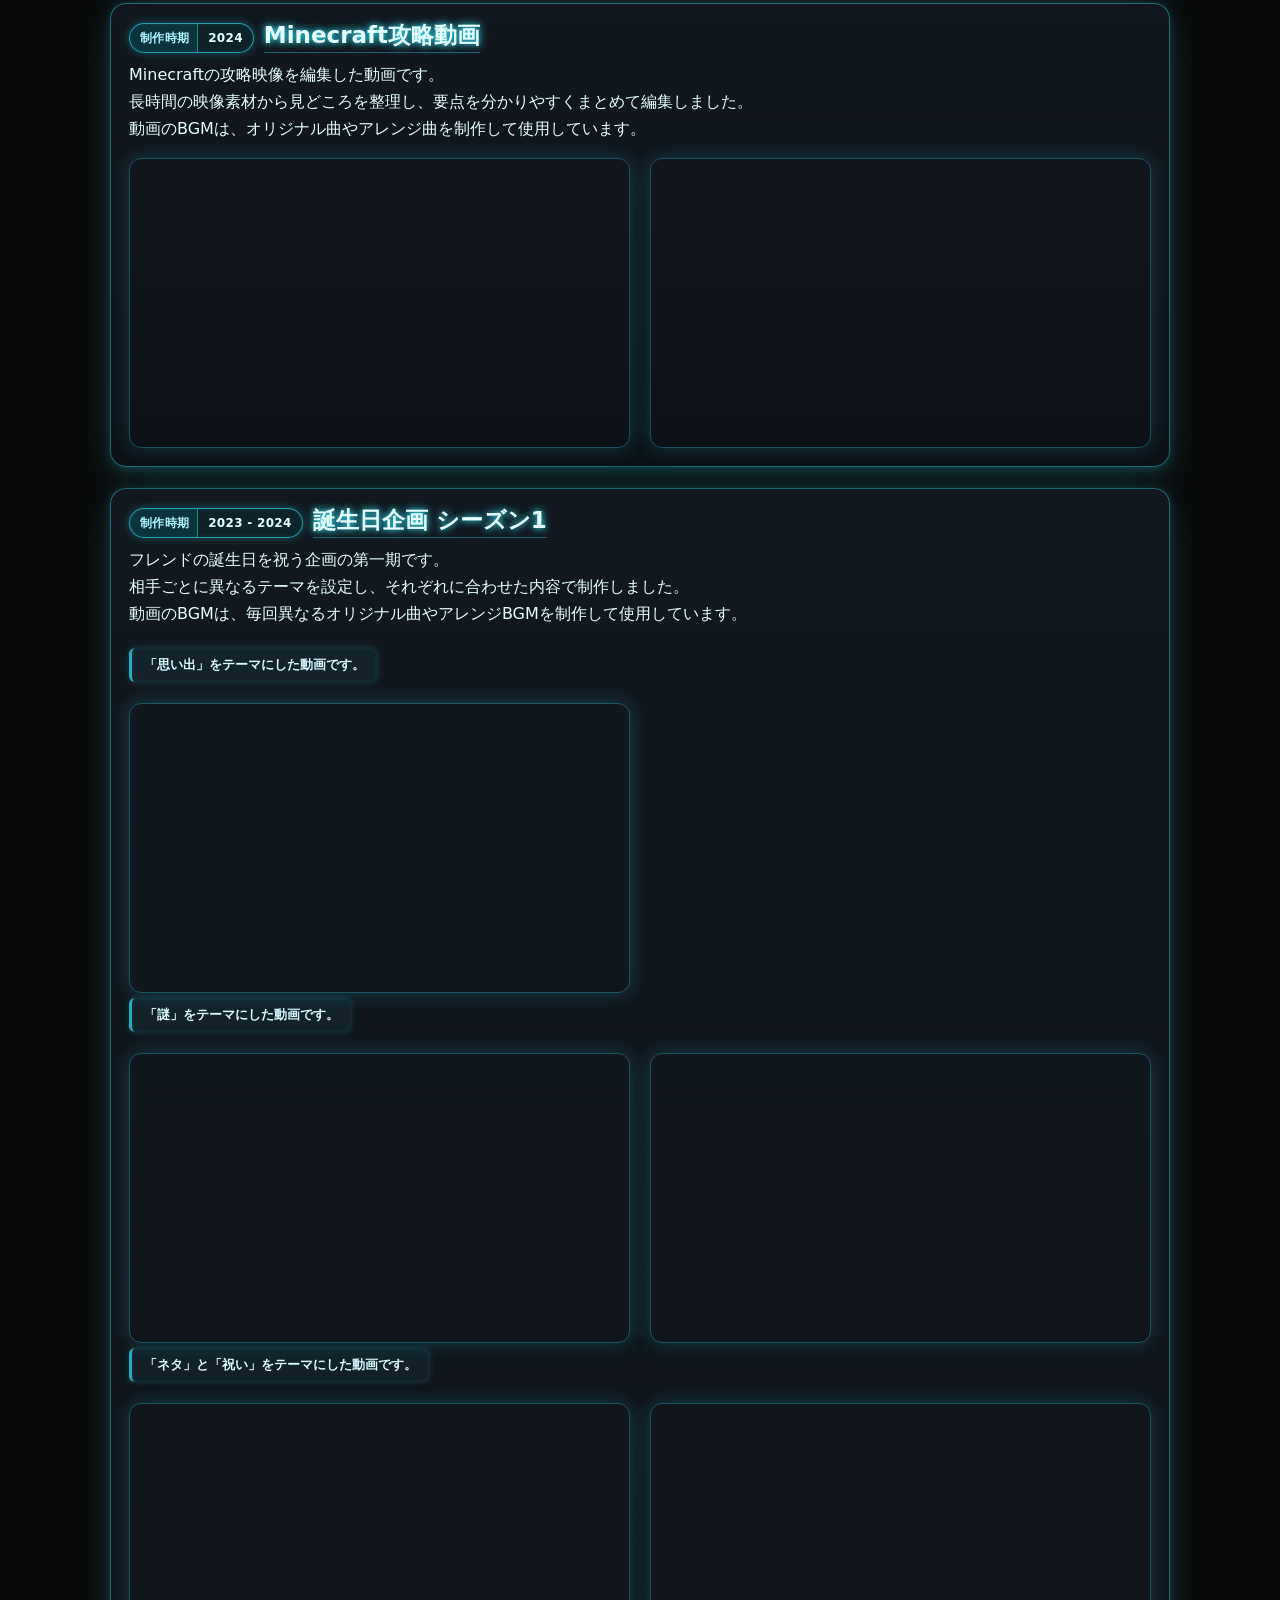
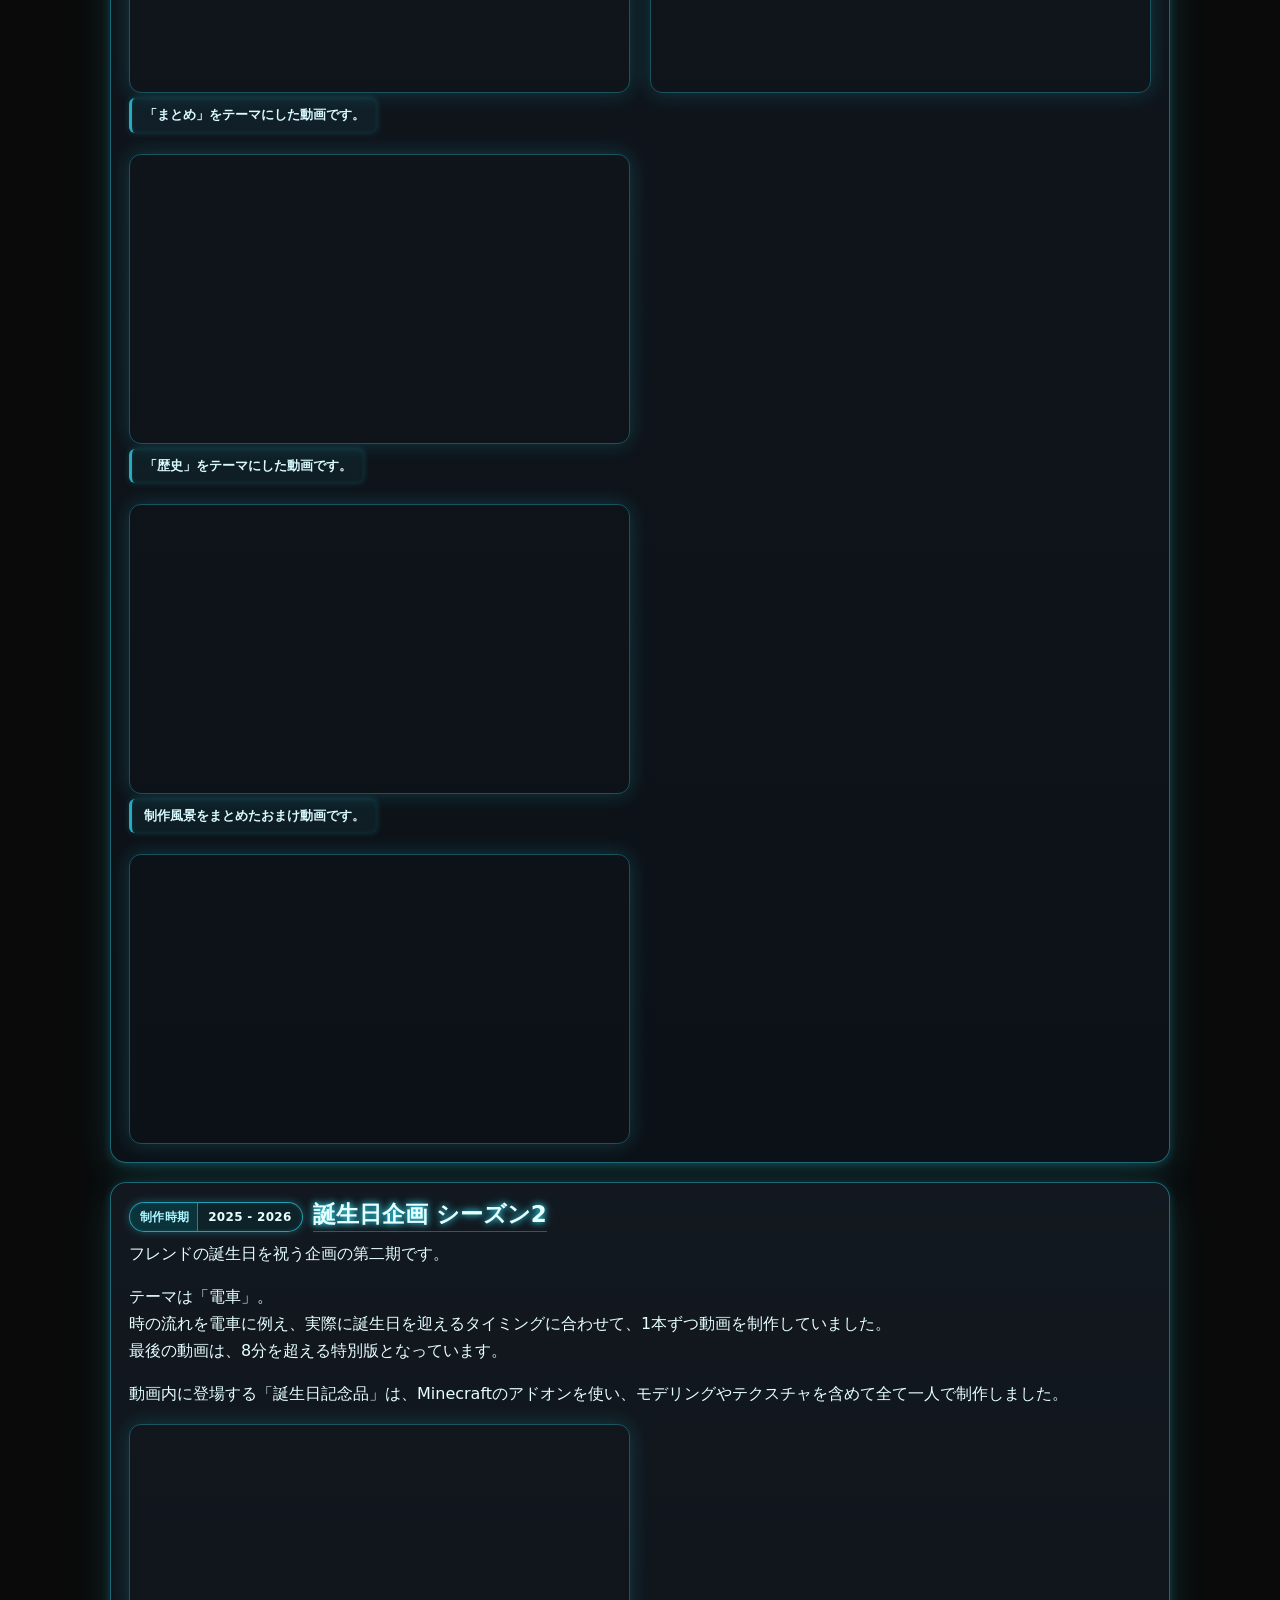
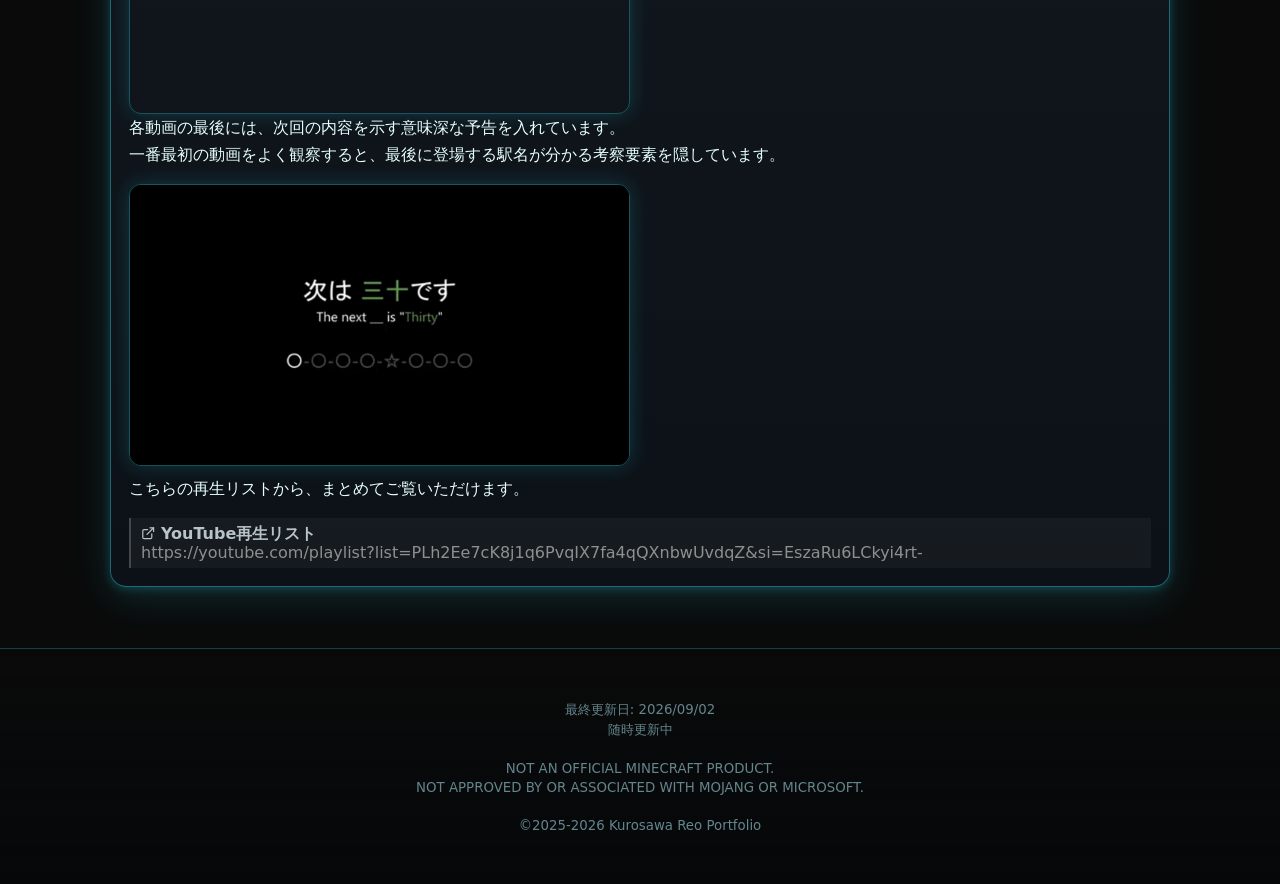
==== commit d0c7e1a9: "イントロアニメーションの調整、動画を読み込んでからイントロが終わるように。" ====
--- a/pages/activity/net.html
+++ b/pages/activity/net.html
@@ -22,6 +22,8 @@
   <div id="intro">
     <h1 class="intro-text">
       プライベート活動
+      <!-- 下線 -->
+      <span class="intro-line"></span>
     </h1>
   </div>
 
@@ -456,7 +458,7 @@
   <!-- フッター -->
   <footer>
     <small>
-      最終更新日: 2026/08/28<br>
+      最終更新日: 2026/09/02<br>
       随時更新中<br>
       <br>
       <!-- Minecraft表記 -->
--- a/css/common.css
+++ b/css/common.css
@@ -571,6 +571,7 @@
 /* =============================== 
   ▼ イントロ ▼
 ================================ */ 
+
 /* Intro 全画面 */
 #intro {
   position: fixed;
@@ -580,9 +581,15 @@
   place-items: center;
   z-index: var(--z-intro);
   overflow: hidden;
+
+  /* JSで動画読み込み後に終了させる */
+  opacity: 1;
+  visibility: visible;
+
   /* フェードアウト */
-  animation: introEnd 1.5s ease forwards;
-  animation-delay: 1.3s;
+  transition:
+    opacity 1.5s ease,
+    visibility 0s linear 1.5s;
 }
 
 .intro-text {
@@ -607,8 +614,8 @@
   animation: introFade 1.0s ease forwards;
 }
 
-.intro-text::after {
-  content: "";
+/* 下線全体 */
+.intro-line {
   position: absolute;
   left: 0;
   bottom: 0;
@@ -616,47 +623,60 @@
   width: 100%;
   height: 2px;
 
-  /* ▼ ベースライン（薄い） */
   background: rgba(51,231,255,0.2);
+
+  /* 光を下線の範囲内に閉じ込める */
   overflow: hidden;
-}
-
-/* ▼ 動く光 */
-.intro-text::before {
+  border-radius: 2px;
+
+  /* 光が常に自然に見えるようにする */
+  box-shadow:
+    0 0 6px rgba(51,231,255,0.18);
+}
+
+/* 動く光 */
+.intro-line::before {
   content: "";
   position: absolute;
-  left: 0%; /* 初期位置 */
+  top: 0;
   bottom: 0;
-  
-  width: 50%;
-  height: 2px;
-  
+
+  width: 30%;
+  left: -30%;
+
   background: linear-gradient(
     90deg,
     transparent,
-    var(--primary),
+    rgba(51,231,255,0.9),
     transparent
   );
-    
-  filter: blur(2px);
-  clip-path: inset(0 0 0 0);
-
-  animation: introLine 1.8s linear forwards;
+
+  filter: blur(0.8px);
+  opacity: 0.9;
+
+  /* イントロが表示されている間ずっとループ */
+  animation: introLine 2s linear infinite;
+}
+
+/* イントロ終了 */
+#intro.is-ended {
+  opacity: 0;
+  visibility: hidden;
 }
 
 @keyframes introFade {
   from { opacity: 0; }
   to   { opacity: 1; }
 }
+
+/* 光を左から右へ流す */
 @keyframes introLine {
-  0%   { left: -10%; }
-  80%  { left: 50%; }
-  100% { left: 50%; opacity: 0.6; }
-}
-@keyframes introEnd {
+  from {
+    left: -30%;
+  }
+
   to {
-    opacity: 0;
-    visibility: hidden;
+    left: 100%;
   }
 }
 
